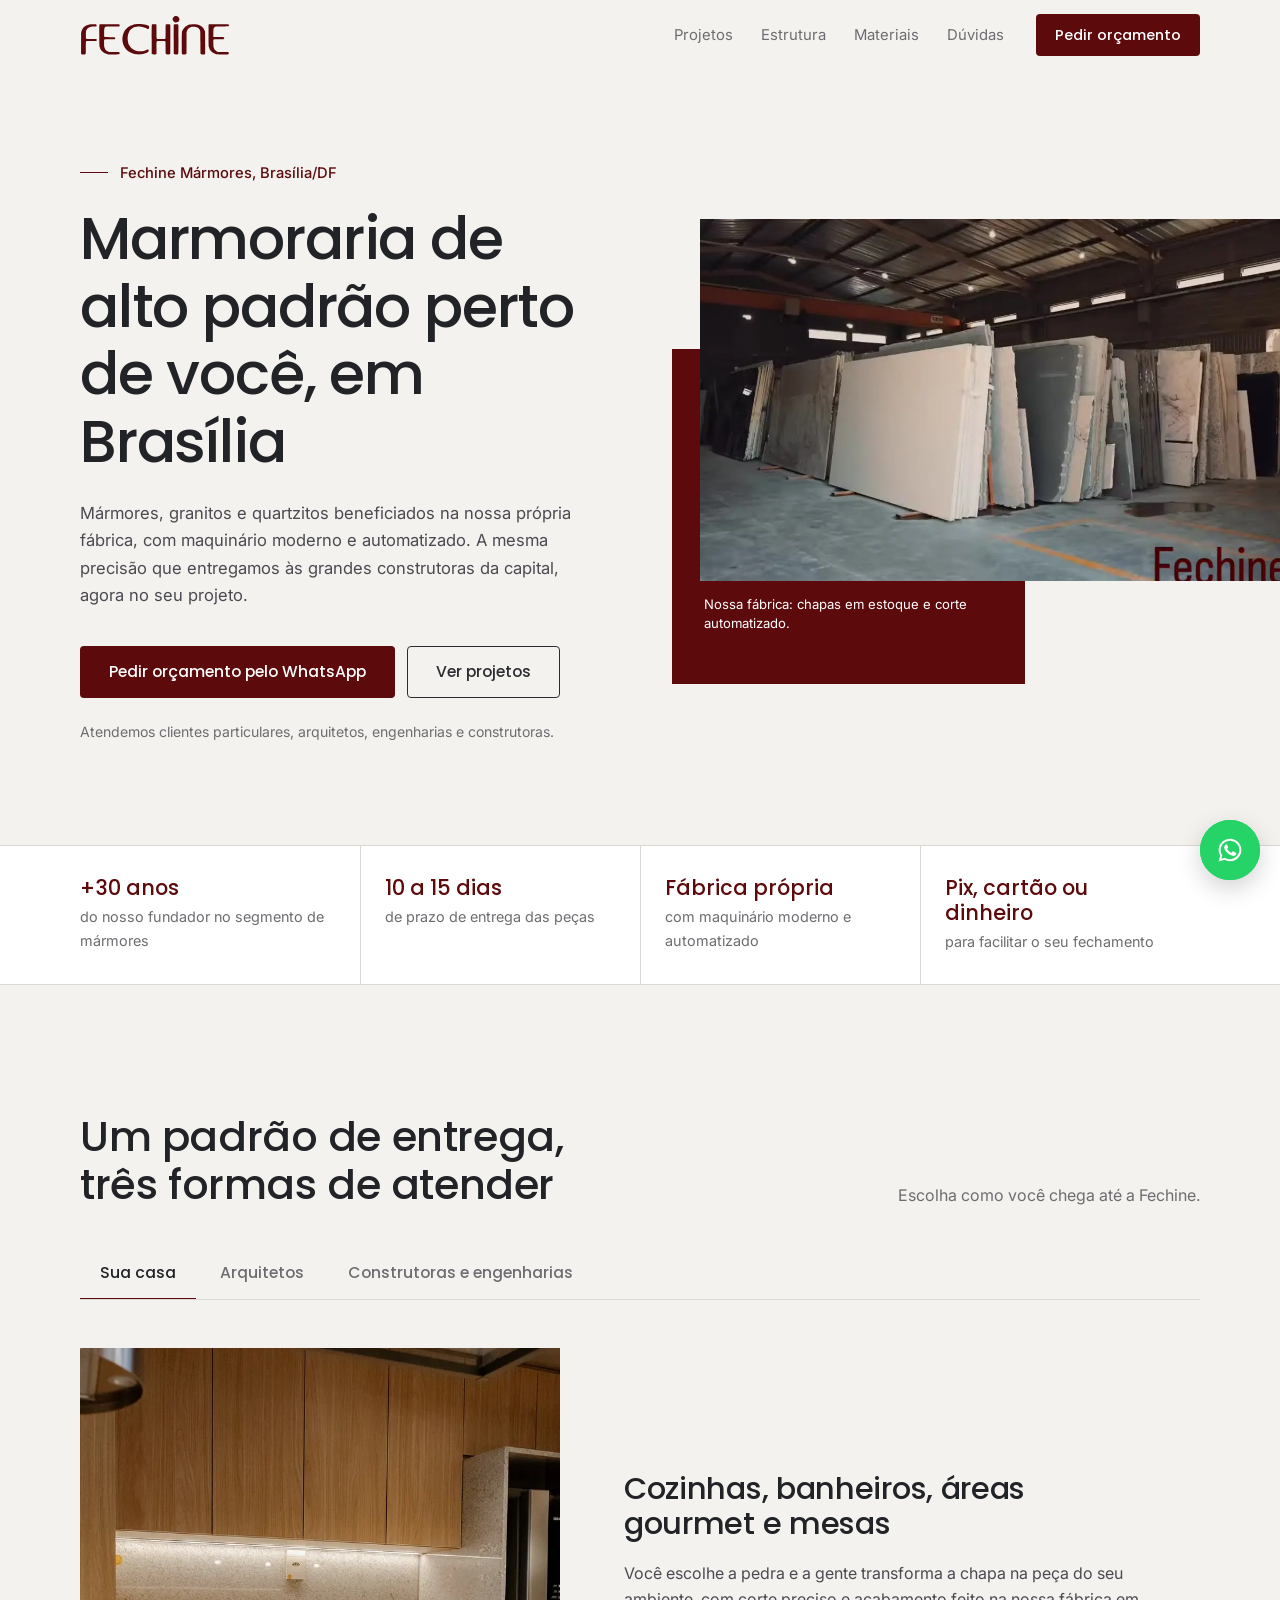
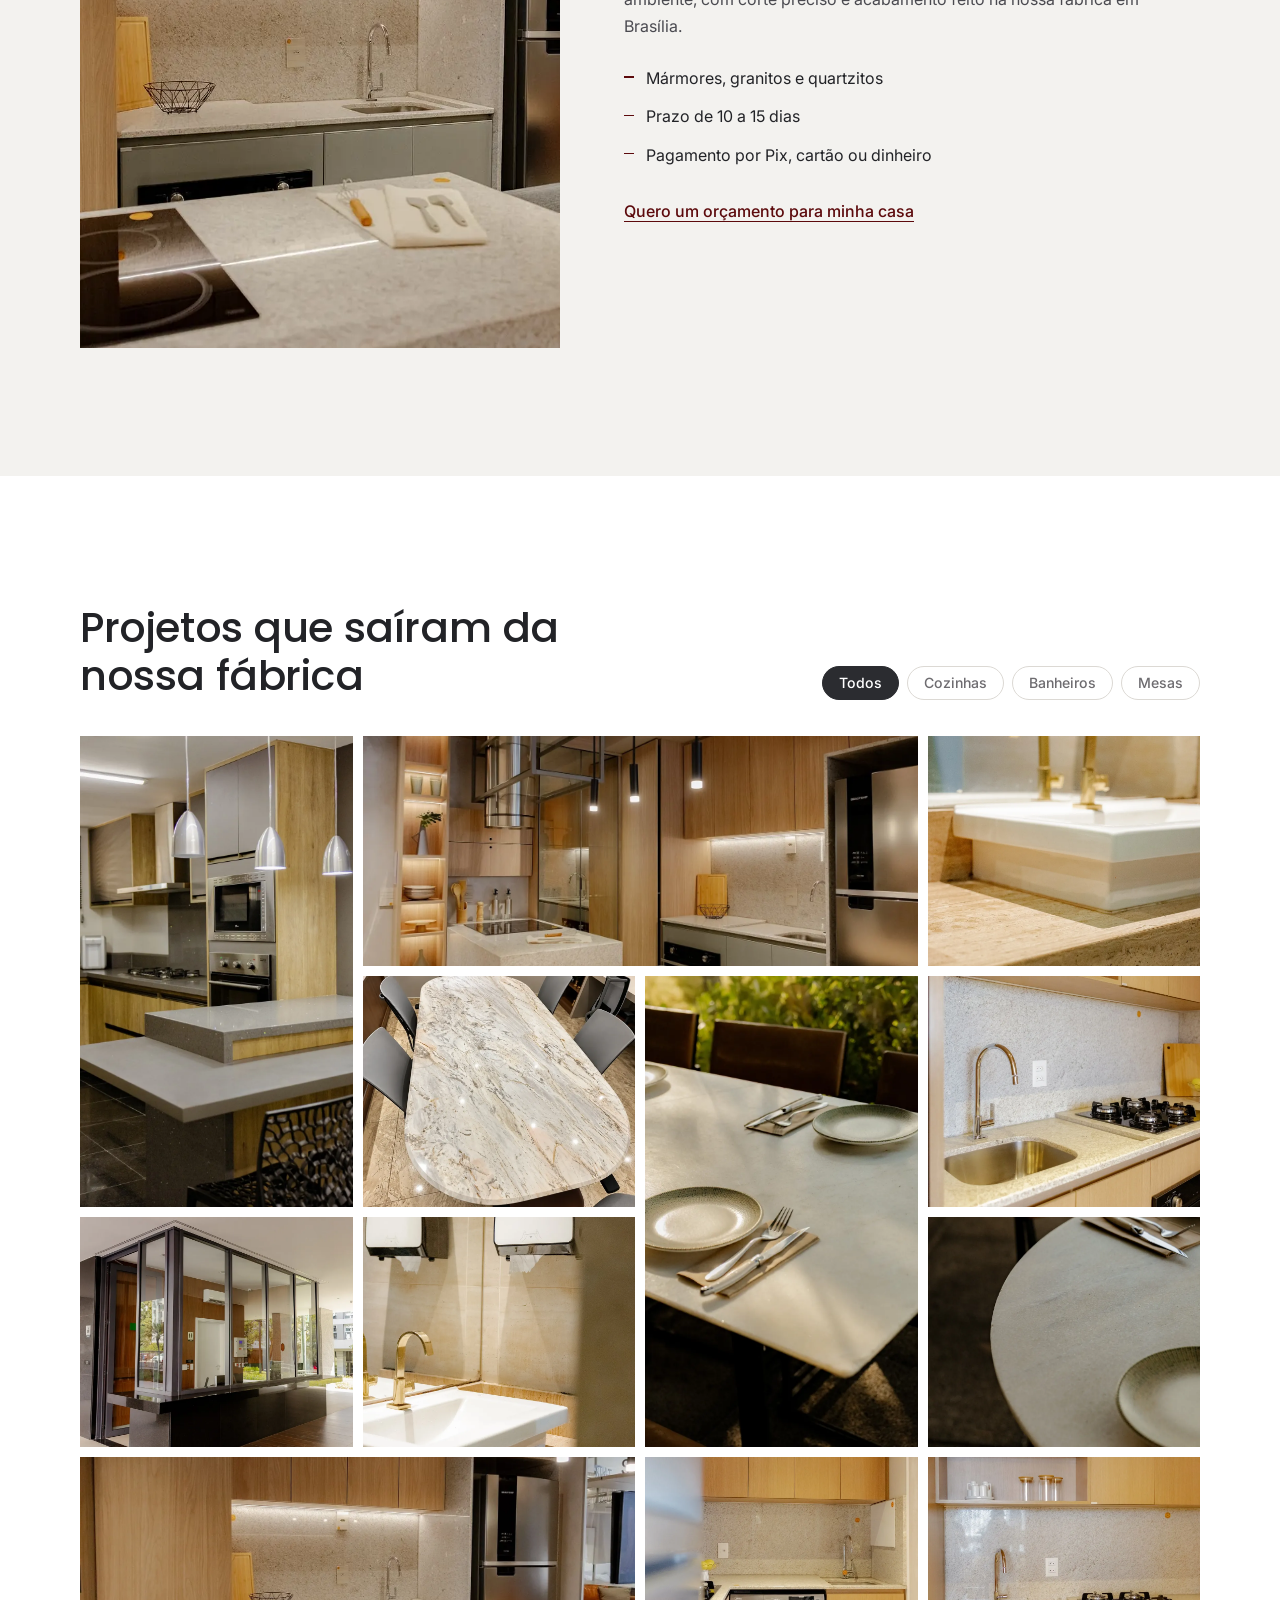
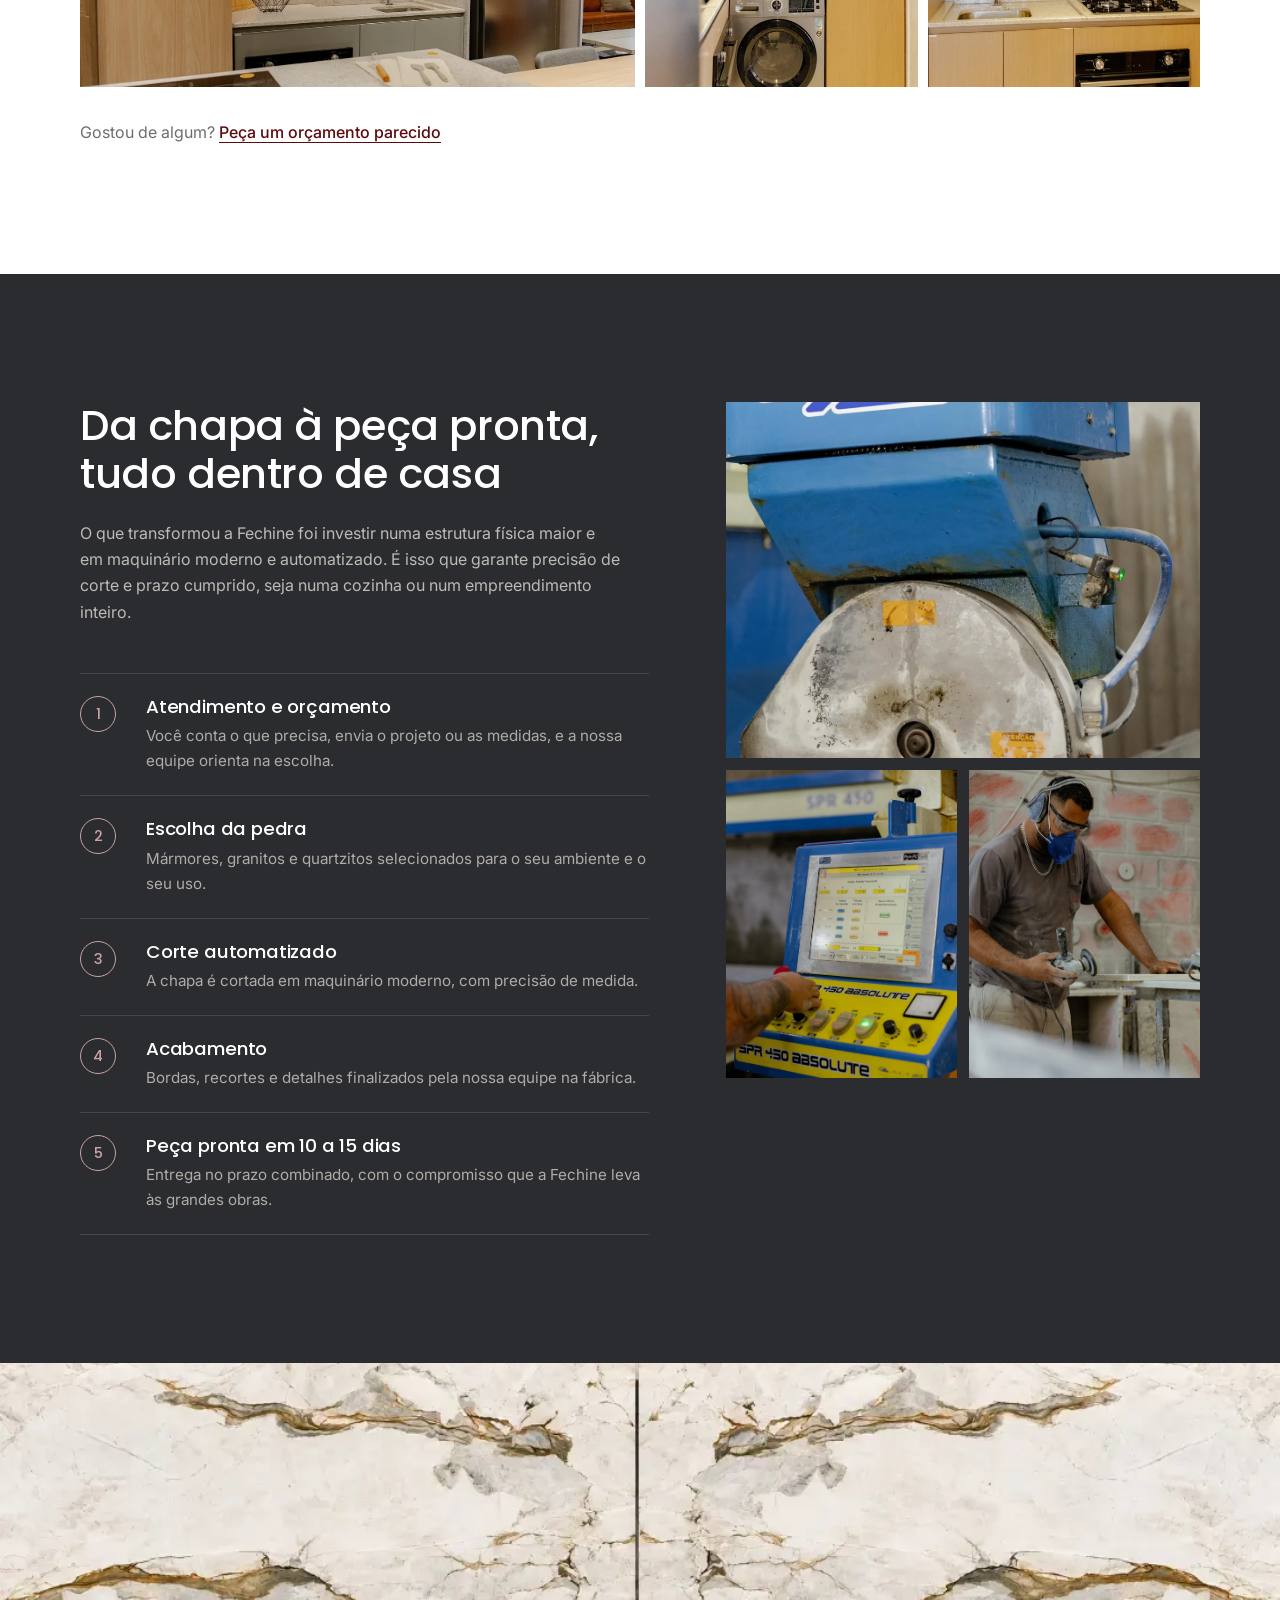
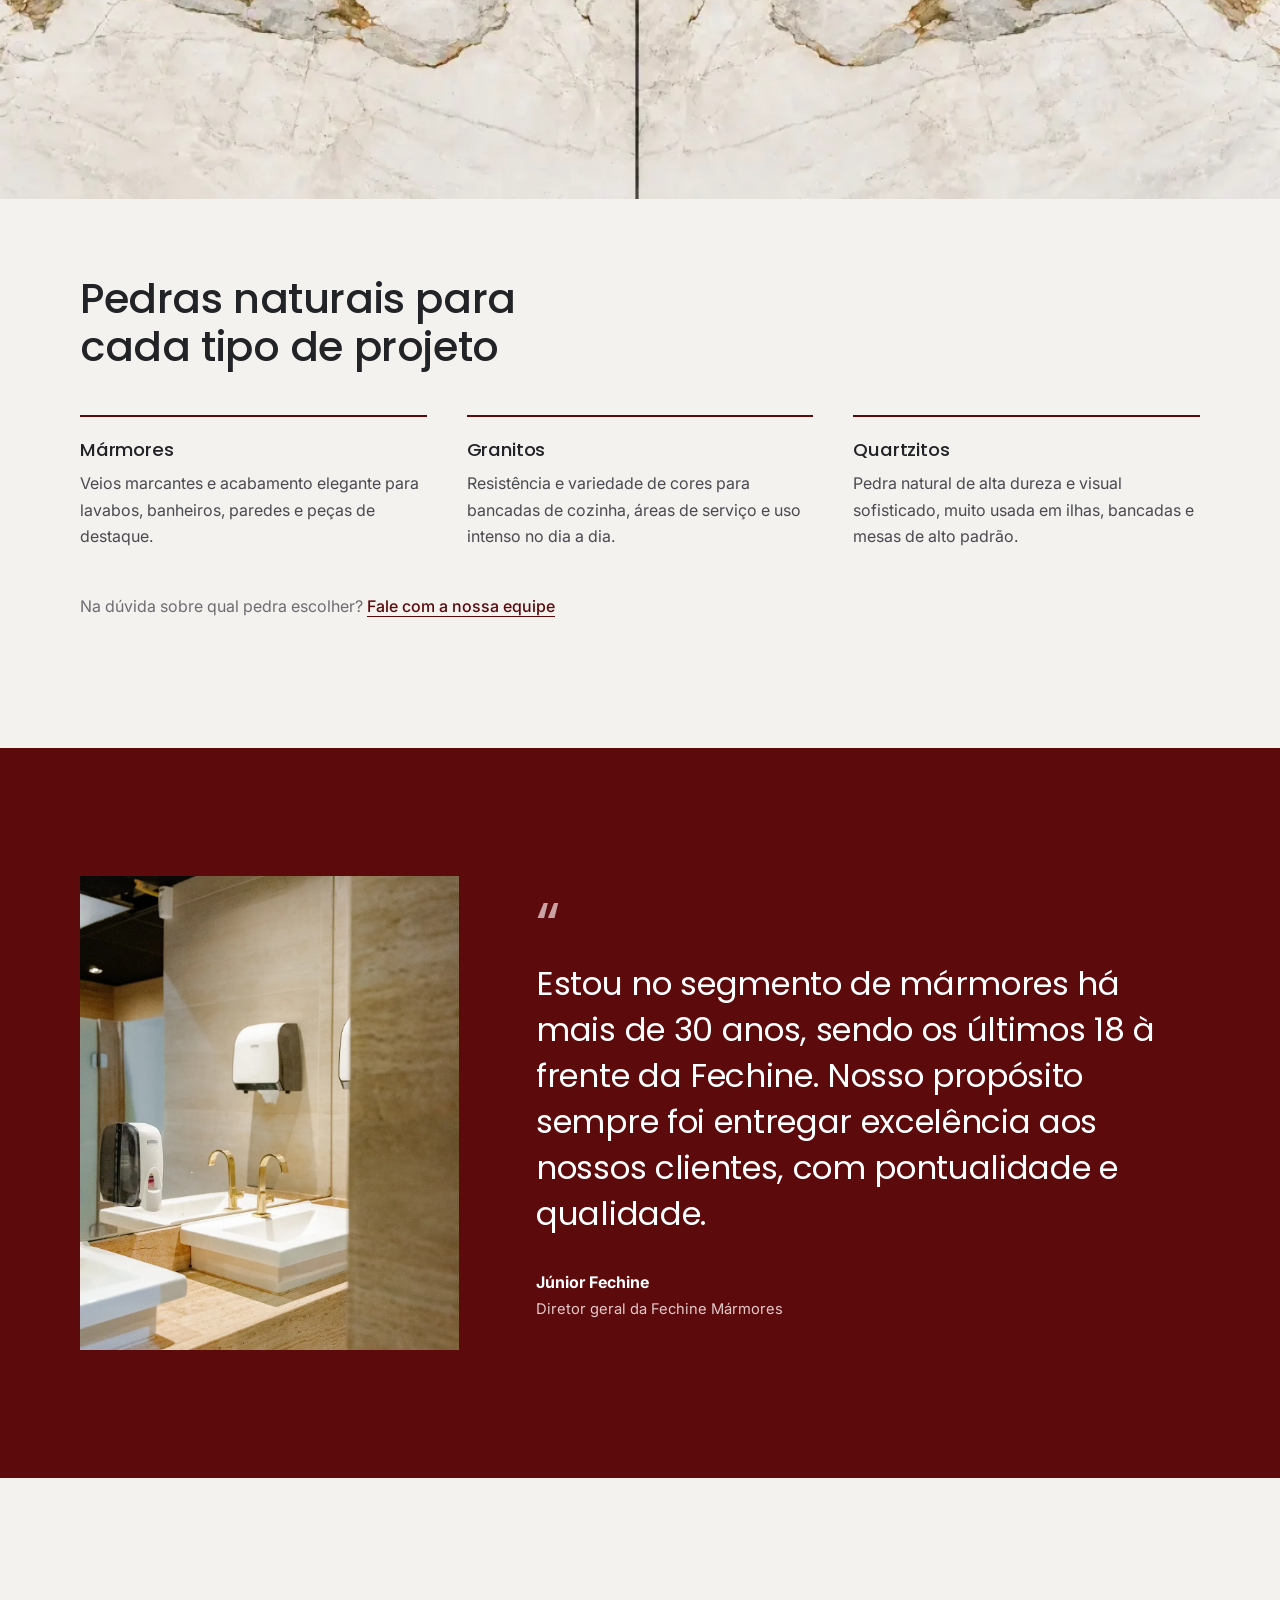
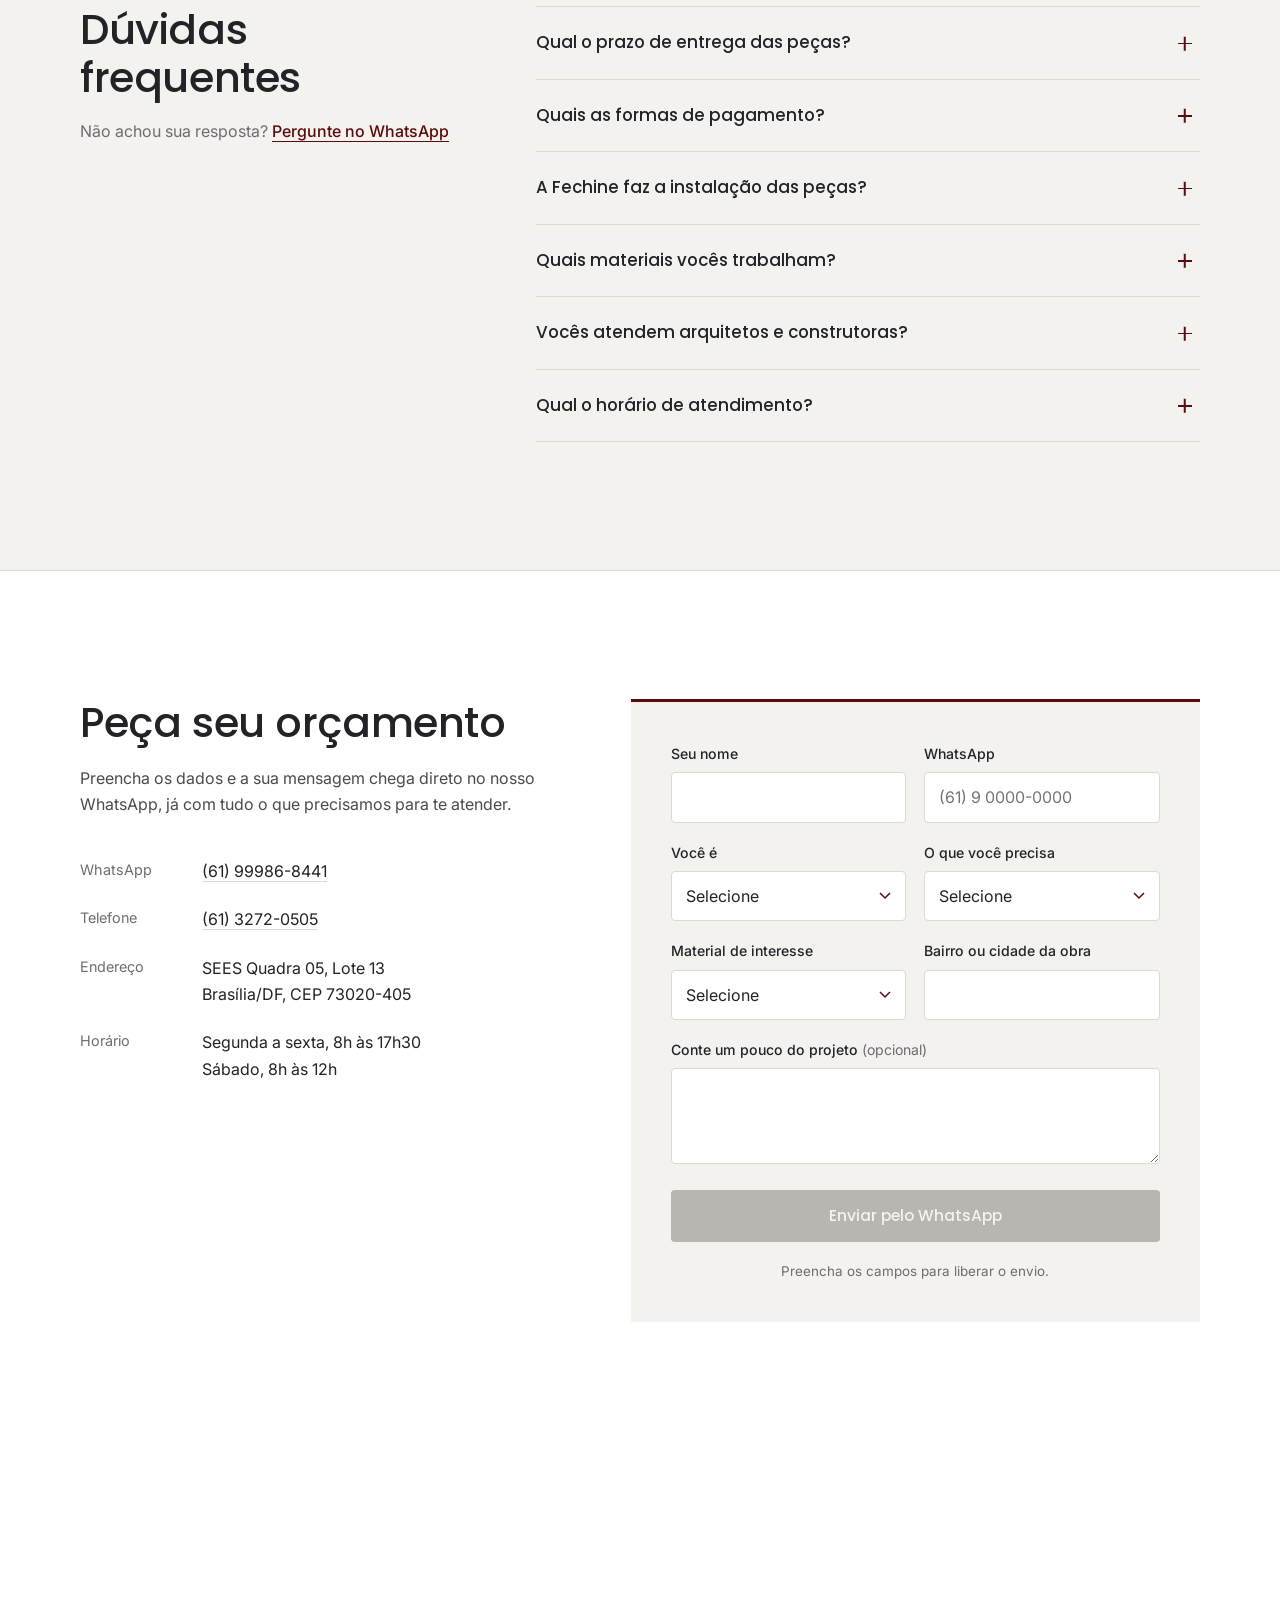
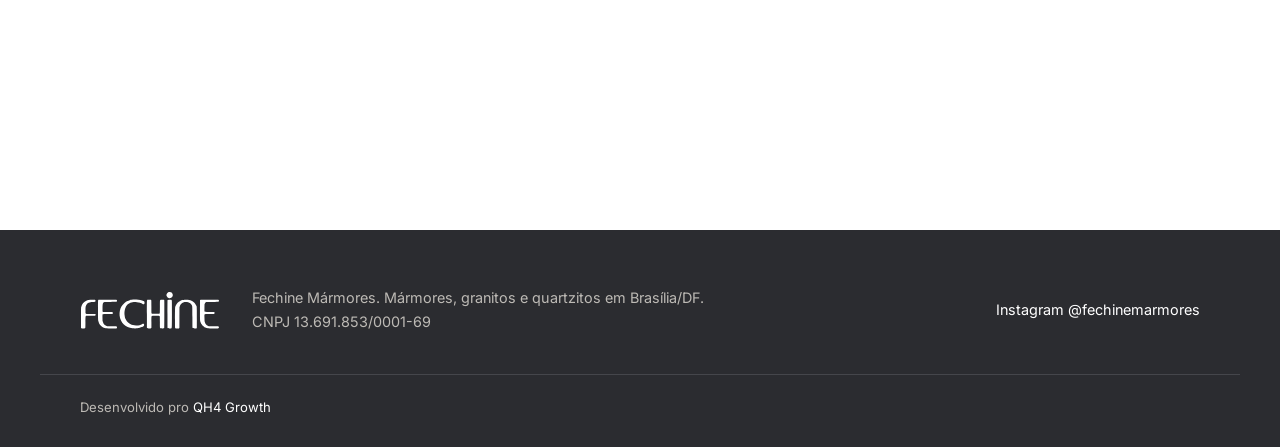
==== index.html @ 04a5f293 "Add files via upload" ====
<!doctype html>
<html lang="pt-BR">
<head>
<meta charset="utf-8">
<meta name="viewport" content="width=device-width, initial-scale=1">
<title>Marmoraria de Alto Padrão em Brasília | Fechine Mármores</title>
<meta name="description" content="Marmoraria de alto padrão perto de você em Brasília/DF. Mármores, granitos e quartzitos beneficiados em fábrica própria com maquinário automatizado. Prazo de 10 a 15 dias. Peça seu orçamento.">
<meta name="robots" content="index, follow">
<meta name="theme-color" content="#5C0A0C">
<link rel="canonical" href="https://lp-fechine-marmores.vercel.app/">

<meta property="og:type" content="website">
<meta property="og:locale" content="pt_BR">
<meta property="og:site_name" content="Fechine Mármores">
<meta property="og:title" content="Fechine Mármores | Marmoraria de alto padrão em Brasília">
<meta property="og:description" content="Mármores, granitos e quartzitos beneficiados em fábrica própria, com maquinário automatizado e prazo de 10 a 15 dias.">
<meta property="og:url" content="https://lp-fechine-marmores.vercel.app/">
<meta property="og:image" content="https://lp-fechine-marmores.vercel.app/assets/img/og-fechine.jpg">
<meta property="og:image:width" content="1200">
<meta property="og:image:height" content="630">
<meta property="og:image:alt" content="Cozinha com bancada em pedra natural feita pela Fechine Mármores">
<meta name="twitter:card" content="summary_large_image">
<meta name="twitter:title" content="Fechine Mármores | Marmoraria de alto padrão em Brasília">
<meta name="twitter:description" content="Mármores, granitos e quartzitos beneficiados em fábrica própria, com prazo de 10 a 15 dias.">
<meta name="twitter:image" content="https://lp-fechine-marmores.vercel.app/assets/img/og-fechine.jpg">

<link rel="icon" href="assets/img/favicon.svg" type="image/svg+xml">
<link rel="manifest" href="site.webmanifest">
<link rel="preload" as="image" href="assets/img/poster-estrutura.webp" fetchpriority="high">
<link rel="preconnect" href="https://fonts.googleapis.com">
<link rel="preconnect" href="https://fonts.gstatic.com" crossorigin>
<link href="https://fonts.googleapis.com/css2?family=Inter:wght@400;500;600&family=Poppins:wght@400;500;600&display=swap" rel="stylesheet">
<link rel="stylesheet" href="assets/css/style.css">

<!-- Google Tag Manager: troque GTM-XXXXXXX pelo ID real (o loader ignora enquanto tiver X) -->
<script>
  window.dataLayer = window.dataLayer || [];
  (function(w,d,s,l,i){if(/X{3,}/.test(i))return;w[l].push({'gtm.start':new Date().getTime(),event:'gtm.js'});var f=d.getElementsByTagName(s)[0],j=d.createElement(s),dl=l!='dataLayer'?'&l='+l:'';j.async=true;j.src='https://www.googletagmanager.com/gtm.js?id='+i+dl;f.parentNode.insertBefore(j,f);})(window,document,'script','dataLayer','GTM-XXXXXXX');
</script>

<script type="application/ld+json">
{
  "@context": "https://schema.org",
  "@type": "HomeAndConstructionBusiness",
  "@id": "https://lp-fechine-marmores.vercel.app/#empresa",
  "name": "Fechine Mármores",
  "description": "Marmoraria de alto padrão em Brasília/DF. Fornecimento e beneficiamento de mármores, granitos e quartzitos para clientes particulares, escritórios de arquitetura, engenharias e construtoras.",
  "url": "https://lp-fechine-marmores.vercel.app/",
  "image": "https://lp-fechine-marmores.vercel.app/assets/img/og-fechine.jpg",
  "logo": "https://lp-fechine-marmores.vercel.app/assets/img/logo-fechine.svg",
  "telephone": "+55-61-99986-8441",
  "email": "fechinemarmores@gmail.com",
  "taxID": "13.691.853/0001-69",
  "priceRange": "$$$",
  "paymentAccepted": "Pix, Cartão, Dinheiro",
  "address": {
    "@type": "PostalAddress",
    "streetAddress": "SEES Quadra 05, Lote 13",
    "addressLocality": "Brasília",
    "addressRegion": "DF",
    "postalCode": "73020-405",
    "addressCountry": "BR"
  },
  "areaServed": { "@type": "City", "name": "Brasília" },
  "openingHoursSpecification": [
    { "@type": "OpeningHoursSpecification", "dayOfWeek": ["Monday","Tuesday","Wednesday","Thursday","Friday"], "opens": "08:00", "closes": "17:30" },
    { "@type": "OpeningHoursSpecification", "dayOfWeek": "Saturday", "opens": "08:00", "closes": "12:00" }
  ],
  "sameAs": ["https://www.instagram.com/fechinemarmores/"]
}
</script>
<script type="application/ld+json">
{
  "@context": "https://schema.org",
  "@type": "FAQPage",
  "mainEntity": [
    { "@type": "Question", "name": "Qual o prazo de entrega das peças?", "acceptedAnswer": { "@type": "Answer", "text": "O prazo de entrega é de 10 a 15 dias." } },
    { "@type": "Question", "name": "Quais as formas de pagamento?", "acceptedAnswer": { "@type": "Answer", "text": "Aceitamos Pix, cartão e dinheiro." } },
    { "@type": "Question", "name": "A Fechine faz a instalação das peças?", "acceptedAnswer": { "@type": "Answer", "text": "Não. A Fechine faz o fornecimento e o beneficiamento das pedras, ou seja, a peça sai da nossa fábrica cortada e acabada. A instalação fica a cargo do profissional da sua obra." } },
    { "@type": "Question", "name": "Quais materiais a Fechine trabalha?", "acceptedAnswer": { "@type": "Answer", "text": "Mármores, granitos e quartzitos em geral." } },
    { "@type": "Question", "name": "A Fechine atende arquitetos e construtoras?", "acceptedAnswer": { "@type": "Answer", "text": "Sim. Atendemos construtoras, escritórios de arquitetura, engenharias e clientes particulares." } },
    { "@type": "Question", "name": "Qual o horário de atendimento?", "acceptedAnswer": { "@type": "Answer", "text": "De segunda a sexta, das 8h às 17h30, e aos sábados, das 8h às 12h." } }
  ]
}
</script>
</head>
<body>
<noscript><iframe src="https://www.googletagmanager.com/ns.html?id=GTM-XXXXXXX" height="0" width="0" style="display:none;visibility:hidden"></iframe></noscript>

<a class="skip" href="#conteudo">Pular para o conteúdo</a>

<header class="topo" id="topo">
  <div class="topo__in">
    <a href="#inicio" class="topo__logo" aria-label="Fechine Mármores, início">
      <img src="assets/img/logo-fechine.svg" alt="Fechine Mármores" width="150" height="40">
    </a>
    <nav class="topo__nav" aria-label="Seções">
      <a href="#projetos">Projetos</a>
      <a href="#estrutura">Estrutura</a>
      <a href="#materiais">Materiais</a>
      <a href="#duvidas">Dúvidas</a>
    </nav>
    <a href="#orcamento" class="btn btn--bordo btn--sm" data-track="cta_header">Pedir orçamento</a>
  </div>
</header>

<main id="conteudo">

  <!-- HERO -->
  <section class="hero" id="inicio">
    <div class="hero__texto">
      <p class="hero__local">Fechine Mármores, Brasília/DF</p>
      <h1>Marmoraria de alto padrão perto de você, em Brasília</h1>
      <p class="hero__sub">Mármores, granitos e quartzitos beneficiados na nossa própria fábrica, com maquinário moderno e automatizado. A mesma precisão que entregamos às grandes construtoras da capital, agora no seu projeto.</p>
      <div class="hero__acoes">
        <a href="https://wa.me/5561999868441?text=Ol%C3%A1%2C%20vim%20pelo%20site%20e%20quero%20um%20or%C3%A7amento." class="btn btn--bordo" target="_blank" rel="noopener" data-track="whatsapp_hero">Pedir orçamento pelo WhatsApp</a>
        <a href="#projetos" class="btn btn--linha">Ver projetos</a>
      </div>
      <p class="hero__publico">Atendemos clientes particulares, arquitetos, engenharias e construtoras.</p>
    </div>

    <div class="hero__midia">
      <div class="hero__moldura" data-parallax>
        <video class="hero__video" autoplay muted loop playsinline preload="metadata" poster="assets/img/poster-estrutura.webp" width="1280" height="720" aria-label="Fachada da fábrica, estoque de chapas e máquina de corte da Fechine">
          <source src="assets/video/fechine-estrutura.mp4" type="video/mp4">
        </video>
      </div>
      <p class="hero__legenda">Nossa fábrica: chapas em estoque e corte automatizado.</p>
    </div>
  </section>

  <!-- FATOS -->
  <section class="fatos" aria-label="Por que a Fechine">
    <ul class="fatos__lista">
      <li class="reveal"><strong>+30 anos</strong><span>do nosso fundador no segmento de mármores</span></li>
      <li class="reveal"><strong>10 a 15 dias</strong><span>de prazo de entrega das peças</span></li>
      <li class="reveal"><strong>Fábrica própria</strong><span>com maquinário moderno e automatizado</span></li>
      <li class="reveal"><strong>Pix, cartão ou dinheiro</strong><span>para facilitar o seu fechamento</span></li>
    </ul>
  </section>

  <!-- PARA QUEM -->
  <section class="publico" aria-labelledby="publico-titulo">
    <div class="cont">
      <div class="publico__cab reveal">
        <h2 id="publico-titulo">Um padrão de entrega, três formas de atender</h2>
        <p>Escolha como você chega até a Fechine.</p>
      </div>

      <div class="publico__abas" role="tablist" aria-label="Perfil de cliente">
        <button role="tab" id="aba-particular" aria-controls="painel-particular" aria-selected="true">Sua casa</button>
        <button role="tab" id="aba-arquiteto" aria-controls="painel-arquiteto" aria-selected="false" tabindex="-1">Arquitetos</button>
        <button role="tab" id="aba-construtora" aria-controls="painel-construtora" aria-selected="false" tabindex="-1">Construtoras e engenharias</button>
      </div>

      <div class="publico__paineis">
        <article class="painel" role="tabpanel" id="painel-particular" aria-labelledby="aba-particular">
          <figure class="painel__img"><img src="assets/img/cozinha-ilha.webp" alt="Cozinha com ilha e bancada em pedra natural" width="1400" height="933" loading="lazy"></figure>
          <div class="painel__txt">
            <h3>Cozinhas, banheiros, áreas gourmet e mesas</h3>
            <p>Você escolhe a pedra e a gente transforma a chapa na peça do seu ambiente, com corte preciso e acabamento feito na nossa fábrica em Brasília.</p>
            <ul>
              <li>Mármores, granitos e quartzitos</li>
              <li>Prazo de 10 a 15 dias</li>
              <li>Pagamento por Pix, cartão ou dinheiro</li>
            </ul>
            <a href="#orcamento" class="link" data-track="cta_publico_particular">Quero um orçamento para minha casa</a>
          </div>
        </article>

        <article class="painel" role="tabpanel" id="painel-arquiteto" aria-labelledby="aba-arquiteto" hidden>
          <figure class="painel__img"><img src="assets/img/mesa-externa-3.webp" alt="Mesas em pedra natural em ambiente de alto padrão" width="1050" height="1400" loading="lazy"></figure>
          <div class="painel__txt">
            <h3>O seu projeto executado com rigor técnico</h3>
            <p>Anos fornecendo para obras grandes nos ensinaram a cumprir medida e prazo. Seu cliente recebe a peça como você desenhou, e você conta com um atendimento direto e técnico do início ao fim.</p>
            <ul>
              <li>Beneficiamento em maquinário automatizado</li>
              <li>Pontualidade no prazo combinado</li>
              <li>Atendimento direto com a nossa equipe</li>
            </ul>
            <a href="#orcamento" class="link" data-track="cta_publico_arquiteto">Enviar um projeto para orçamento</a>
          </div>
        </article>

        <article class="painel" role="tabpanel" id="painel-construtora" aria-labelledby="aba-construtora" hidden>
          <figure class="painel__img"><img src="assets/img/empreendimento.webp" alt="Empreendimento residencial em Brasília" width="1280" height="720" loading="lazy"></figure>
          <div class="painel__txt">
            <h3>Estrutura de fornecedor de obra grande</h3>
            <p>Há anos a Fechine fornece e beneficia pedras para grandes construtoras de Brasília. Estrutura física ampliada e maquinário moderno para atender volume com qualidade.</p>
            <ul>
              <li>Fornecimento e beneficiamento em escala</li>
              <li>Experiência com construtoras renomadas</li>
              <li>Compromisso com cronograma</li>
            </ul>
            <a href="#orcamento" class="link" data-track="cta_publico_construtora">Falar sobre a minha obra</a>
          </div>
        </article>
      </div>
    </div>
  </section>

  <!-- PROJETOS -->
  <section class="projetos" id="projetos" aria-labelledby="projetos-titulo">
    <div class="cont">
      <div class="projetos__cab reveal">
        <h2 id="projetos-titulo">Projetos que saíram da nossa fábrica</h2>
        <div class="filtros" role="group" aria-label="Filtrar projetos">
          <button class="filtro is-ativo" data-filtro="todos" aria-pressed="true">Todos</button>
          <button class="filtro" data-filtro="cozinha" aria-pressed="false">Cozinhas</button>
          <button class="filtro" data-filtro="banheiro" aria-pressed="false">Banheiros</button>
          <button class="filtro" data-filtro="mesa" aria-pressed="false">Mesas</button>
        </div>
      </div>

      <div class="galeria">
        <button class="foto foto--alta" data-cat="cozinha" data-src="assets/img/cozinha-bancadas.webp"><img src="assets/img/cozinha-bancadas.webp" alt="Cozinha com bancadas em pedra cinza e pendentes" width="1050" height="1400" loading="lazy"></button>
        <button class="foto foto--larga" data-cat="cozinha" data-src="assets/img/cozinha-planejada.webp"><img src="assets/img/cozinha-planejada.webp" alt="Cozinha planejada com ilha em pedra natural" width="1400" height="933" loading="lazy"></button>
        <button class="foto" data-cat="banheiro" data-src="assets/img/lavatorio-travertino-1.webp"><img src="assets/img/lavatorio-travertino-1.webp" alt="Bancada de lavatório em travertino" width="1050" height="1400" loading="lazy"></button>
        <button class="foto" data-cat="mesa" data-src="assets/img/mesa-quartzito.webp"><img src="assets/img/mesa-quartzito.webp" alt="Mesa de jantar oval em pedra natural com veios" width="1080" height="1080" loading="lazy"></button>
        <button class="foto foto--alta" data-cat="mesa" data-src="assets/img/mesa-externa-1.webp"><img src="assets/img/mesa-externa-1.webp" alt="Mesa em pedra clara em área externa" width="1050" height="1400" loading="lazy"></button>
        <button class="foto" data-cat="cozinha" data-src="assets/img/cozinha-granito-1.webp"><img src="assets/img/cozinha-granito-1.webp" alt="Bancada e frontão de cozinha em granito claro" width="1080" height="1079" loading="lazy"></button>
        <button class="foto" data-cat="cozinha" data-src="assets/img/bancada-ilha-escura.webp"><img src="assets/img/bancada-ilha-escura.webp" alt="Ilha revestida em pedra escura" width="1050" height="1400" loading="lazy"></button>
        <button class="foto foto--larga" data-cat="cozinha" data-src="assets/img/cozinha-ilha.webp"><img src="assets/img/cozinha-ilha.webp" alt="Cozinha com ilha em pedra e cooktop" width="1400" height="933" loading="lazy"></button>
        <button class="foto" data-cat="banheiro" data-src="assets/img/lavatorio-travertino-3.webp"><img src="assets/img/lavatorio-travertino-3.webp" alt="Lavatório com bancada em pedra e cuba branca" width="1050" height="1400" loading="lazy"></button>
        <button class="foto" data-cat="mesa" data-src="assets/img/mesa-externa-2.webp"><img src="assets/img/mesa-externa-2.webp" alt="Detalhe de mesa redonda em pedra" width="1050" height="1400" loading="lazy"></button>
        <button class="foto" data-cat="cozinha" data-src="assets/img/cozinha-granito-3.webp"><img src="assets/img/cozinha-granito-3.webp" alt="Cozinha com bancada em L em granito" width="1080" height="1079" loading="lazy"></button>
        <button class="foto" data-cat="cozinha" data-src="assets/img/cozinha-granito-2.webp"><img src="assets/img/cozinha-granito-2.webp" alt="Bancada de cozinha em granito com cuba inox" width="1080" height="1079" loading="lazy"></button>
      </div>
      <p class="projetos__rodape reveal">Gostou de algum? <a href="#orcamento" class="link" data-track="cta_projetos">Peça um orçamento parecido</a></p>
    </div>
  </section>

  <!-- ESTRUTURA / PROCESSO -->
  <section class="estrutura" id="estrutura" aria-labelledby="estrutura-titulo">
    <div class="cont estrutura__grid">
      <div class="estrutura__txt">
        <h2 id="estrutura-titulo" class="reveal">Da chapa à peça pronta, tudo dentro de casa</h2>
        <p class="reveal">O que transformou a Fechine foi investir numa estrutura física maior e em maquinário moderno e automatizado. É isso que garante precisão de corte e prazo cumprido, seja numa cozinha ou num empreendimento inteiro.</p>

        <ol class="passos">
          <li class="reveal"><span class="passos__n">1</span><div><h3>Atendimento e orçamento</h3><p>Você conta o que precisa, envia o projeto ou as medidas, e a nossa equipe orienta na escolha.</p></div></li>
          <li class="reveal"><span class="passos__n">2</span><div><h3>Escolha da pedra</h3><p>Mármores, granitos e quartzitos selecionados para o seu ambiente e o seu uso.</p></div></li>
          <li class="reveal"><span class="passos__n">3</span><div><h3>Corte automatizado</h3><p>A chapa é cortada em maquinário moderno, com precisão de medida.</p></div></li>
          <li class="reveal"><span class="passos__n">4</span><div><h3>Acabamento</h3><p>Bordas, recortes e detalhes finalizados pela nossa equipe na fábrica.</p></div></li>
          <li class="reveal"><span class="passos__n">5</span><div><h3>Peça pronta em 10 a 15 dias</h3><p>Entrega no prazo combinado, com o compromisso que a Fechine leva às grandes obras.</p></div></li>
        </ol>
      </div>
      <div class="estrutura__fotos">
        <figure class="reveal"><img src="assets/img/maquina-disco-1.webp" alt="Disco de corte da máquina automatizada sobre a chapa" width="1050" height="1400" loading="lazy"></figure>
        <figure class="reveal"><img src="assets/img/maquina-painel.webp" alt="Painel de comando da máquina de corte" width="1050" height="1400" loading="lazy"></figure>
        <figure class="reveal"><img src="assets/img/acabamento-artesao.webp" alt="Profissional da Fechine fazendo o acabamento de uma peça" width="1050" height="1400" loading="lazy"></figure>
      </div>
    </div>
  </section>

  <!-- MATERIAIS -->
  <section class="materiais" id="materiais" aria-labelledby="materiais-titulo">
    <figure class="materiais__chapa reveal">
      <img src="assets/img/chapas-bookmatch.webp" alt="Duas chapas de pedra clara com veios dourados espelhados" width="1080" height="566" loading="lazy">
    </figure>
    <div class="cont materiais__grid">
      <h2 id="materiais-titulo" class="reveal">Pedras naturais para cada tipo de projeto</h2>
      <div class="materiais__item reveal">
        <h3>Mármores</h3>
        <p>Veios marcantes e acabamento elegante para lavabos, banheiros, paredes e peças de destaque.</p>
      </div>
      <div class="materiais__item reveal">
        <h3>Granitos</h3>
        <p>Resistência e variedade de cores para bancadas de cozinha, áreas de serviço e uso intenso no dia a dia.</p>
      </div>
      <div class="materiais__item reveal">
        <h3>Quartzitos</h3>
        <p>Pedra natural de alta dureza e visual sofisticado, muito usada em ilhas, bancadas e mesas de alto padrão.</p>
      </div>
      <p class="materiais__nota reveal">Na dúvida sobre qual pedra escolher? <a href="#orcamento" class="link" data-track="cta_materiais">Fale com a nossa equipe</a></p>
    </div>
  </section>

  <!-- FUNDADOR -->
  <section class="fundador" aria-label="Palavra do fundador">
    <div class="cont fundador__grid">
      <figure class="fundador__img reveal"><img src="assets/img/lavatorio-travertino-2.webp" alt="Detalhe de bancada em pedra com metais dourados" width="1050" height="1400" loading="lazy"></figure>
      <blockquote class="fundador__citacao reveal">
        <p>Estou no segmento de mármores há mais de 30 anos, sendo os últimos 18 à frente da Fechine. Nosso propósito sempre foi entregar excelência aos nossos clientes, com pontualidade e qualidade.</p>
        <footer><strong>Júnior Fechine</strong><span>Diretor geral da Fechine Mármores</span></footer>
      </blockquote>
    </div>
  </section>

  <!-- FAQ -->
  <section class="faq" id="duvidas" aria-labelledby="faq-titulo">
    <div class="cont faq__grid">
      <div class="faq__cab reveal">
        <h2 id="faq-titulo">Dúvidas frequentes</h2>
        <p>Não achou sua resposta? <a class="link" href="https://wa.me/5561999868441?text=Ol%C3%A1%2C%20tenho%20uma%20d%C3%BAvida." target="_blank" rel="noopener" data-track="whatsapp_faq">Pergunte no WhatsApp</a></p>
      </div>
      <div class="faq__lista">
        <details class="reveal"><summary>Qual o prazo de entrega das peças?</summary><p>O prazo de entrega é de 10 a 15 dias.</p></details>
        <details class="reveal"><summary>Quais as formas de pagamento?</summary><p>Aceitamos Pix, cartão e dinheiro.</p></details>
        <details class="reveal"><summary>A Fechine faz a instalação das peças?</summary><p>Não. A Fechine faz o fornecimento e o beneficiamento das pedras, ou seja, a peça sai da nossa fábrica cortada e acabada. A instalação fica a cargo do profissional da sua obra.</p></details>
        <details class="reveal"><summary>Quais materiais vocês trabalham?</summary><p>Mármores, granitos e quartzitos em geral.</p></details>
        <details class="reveal"><summary>Vocês atendem arquitetos e construtoras?</summary><p>Sim. Atendemos construtoras, escritórios de arquitetura, engenharias e clientes particulares.</p></details>
        <details class="reveal"><summary>Qual o horário de atendimento?</summary><p>De segunda a sexta, das 8h às 17h30, e aos sábados, das 8h às 12h.</p></details>
      </div>
    </div>
  </section>

  <!-- ORÇAMENTO -->
  <section class="orcamento" id="orcamento" aria-labelledby="orc-titulo">
    <div class="cont orcamento__grid">
      <div class="orcamento__info">
        <h2 id="orc-titulo" class="reveal">Peça seu orçamento</h2>
        <p class="reveal">Preencha os dados e a sua mensagem chega direto no nosso WhatsApp, já com tudo o que precisamos para te atender.</p>
        <dl class="contato reveal">
          <div><dt>WhatsApp</dt><dd><a href="https://wa.me/5561999868441" target="_blank" rel="noopener" data-track="whatsapp_contato">(61) 99986-8441</a></dd></div>
          <div><dt>Telefone</dt><dd><a href="tel:+556132720505" data-track="telefone_contato">(61) 3272-0505</a></dd></div>
          <div><dt>Endereço</dt><dd>SEES Quadra 05, Lote 13<br>Brasília/DF, CEP 73020-405</dd></div>
          <div><dt>Horário</dt><dd>Segunda a sexta, 8h às 17h30<br>Sábado, 8h às 12h</dd></div>
        </dl>
      </div>

      <form class="form reveal" id="form-orcamento" novalidate>
        <div class="campo">
          <label for="f-nome">Seu nome</label>
          <input id="f-nome" name="nome" type="text" autocomplete="name" required minlength="2">
        </div>
        <div class="campo">
          <label for="f-whats">WhatsApp</label>
          <input id="f-whats" name="whatsapp" type="tel" inputmode="numeric" autocomplete="tel" placeholder="(61) 9 0000-0000" required pattern="\(\d{2}\) \d \d{4}-\d{4}">
        </div>
        <div class="campo">
          <label for="f-perfil">Você é</label>
          <select id="f-perfil" name="perfil" required>
            <option value="">Selecione</option>
            <option>Cliente particular</option>
            <option>Arquiteto(a) ou designer</option>
            <option>Construtora ou engenharia</option>
          </select>
        </div>
        <div class="campo">
          <label for="f-ambiente">O que você precisa</label>
          <select id="f-ambiente" name="ambiente" required>
            <option value="">Selecione</option>
            <option>Cozinha</option>
            <option>Banheiro ou lavabo</option>
            <option>Área gourmet</option>
            <option>Mesa</option>
            <option>Escada ou piso</option>
            <option>Obra completa</option>
            <option>Outro</option>
          </select>
        </div>
        <div class="campo">
          <label for="f-material">Material de interesse</label>
          <select id="f-material" name="material" required>
            <option value="">Selecione</option>
            <option>Mármore</option>
            <option>Granito</option>
            <option>Quartzito</option>
            <option>Ainda não sei</option>
          </select>
        </div>
        <div class="campo">
          <label for="f-bairro">Bairro ou cidade da obra</label>
          <input id="f-bairro" name="bairro" type="text" autocomplete="address-level2" required minlength="2">
        </div>
        <div class="campo campo--full">
          <label for="f-msg">Conte um pouco do projeto <span class="opc">(opcional)</span></label>
          <textarea id="f-msg" name="mensagem" rows="3"></textarea>
        </div>
        <button type="submit" class="btn btn--bordo btn--full" id="f-enviar" disabled>Enviar pelo WhatsApp</button>
        <p class="form__aviso" id="f-aviso" aria-live="polite">Preencha os campos para liberar o envio.</p>
      </form>
    </div>

    <div class="mapa">
      <iframe title="Localização da Fechine Mármores" loading="lazy" referrerpolicy="no-referrer-when-downgrade" src="https://www.google.com/maps?q=SEES+Quadra+05+Lote+13,+Bras%C3%ADlia+-+DF,+73020-405&output=embed" width="1600" height="380"></iframe>
    </div>
  </section>
</main>

<footer class="rodape">
  <div class="cont rodape__grid">
    <img src="assets/img/logo-fechine-branco.svg" alt="Fechine Mármores" width="140" height="37" loading="lazy">
    <p>Fechine Mármores. Mármores, granitos e quartzitos em Brasília/DF.<br>CNPJ 13.691.853/0001-69</p>
    <p><a href="https://www.instagram.com/fechinemarmores/" target="_blank" rel="noopener" data-track="instagram_rodape">Instagram @fechinemarmores</a></p>
  </div>
  <p class="rodape__qh4">Desenvolvido pro <a href="https://www.instagram.com/qh4growth/" target="_blank" rel="noopener">QH4 Growth</a></p>
</footer>

<a href="https://wa.me/5561999868441?text=Ol%C3%A1%2C%20vim%20pelo%20site%20e%20quero%20um%20or%C3%A7amento." class="whats-flutuante" target="_blank" rel="noopener" aria-label="Falar no WhatsApp" data-track="whatsapp_flutuante">
  <svg viewBox="0 0 32 32" width="28" height="28" aria-hidden="true"><path fill="currentColor" d="M16 3C8.8 3 3 8.7 3 15.8c0 2.3.6 4.5 1.8 6.5L3 29l6.9-1.8c1.9 1 4 1.6 6.1 1.6 7.2 0 13-5.7 13-12.9C29 8.7 23.2 3 16 3zm0 23.5c-1.9 0-3.8-.5-5.4-1.5l-.4-.2-4.1 1.1 1.1-4-.3-.4c-1.1-1.7-1.6-3.6-1.6-5.6C5.3 10 10.1 5.3 16 5.3S26.7 10 26.7 15.8 21.9 26.5 16 26.5zm5.9-7.9c-.3-.2-1.9-1-2.2-1.1-.3-.1-.5-.2-.7.2-.2.3-.8 1-1 1.2-.2.2-.4.2-.7.1-.3-.2-1.4-.5-2.6-1.6-1-.9-1.6-1.9-1.8-2.2-.2-.3 0-.5.1-.7l.5-.6c.2-.2.2-.4.3-.6.1-.2 0-.4 0-.6l-1-2.4c-.3-.6-.5-.5-.7-.5h-.6c-.2 0-.6.1-.9.4-.3.3-1.2 1.2-1.2 2.9s1.2 3.4 1.4 3.6c.2.2 2.4 3.7 5.9 5.1 2.9 1.1 3.5.9 4.1.9.6-.1 1.9-.8 2.2-1.5.3-.8.3-1.4.2-1.5-.1-.2-.3-.3-.6-.4z"/></svg>
</a>

<div class="lightbox" id="lightbox" hidden role="dialog" aria-modal="true" aria-label="Foto do projeto ampliada">
  <button class="lightbox__fechar" aria-label="Fechar">×</button>
  <button class="lightbox__nav lightbox__nav--ant" aria-label="Foto anterior">‹</button>
  <img alt="">
  <button class="lightbox__nav lightbox__nav--prox" aria-label="Próxima foto">›</button>
</div>

<script src="assets/js/main.js" defer></script>
</body>
</html>
---- assets/css/style.css ----
/* Fechine Mármores | LP alto padrão | QH4 Growth */
:root{
  --marmore:#F3F2EF;   /* fundo claro, branco pedra */
  --branco:#FFFFFF;
  --linha:#DCD9D4;     /* divisórias */
  --cinza:#6E6C70;     /* texto secundário */
  --grafite:#2B2C30;   /* escuro claro (não preto absoluto) */
  --grafite-2:#36373C;
  --texto:#222327;
  --bordo:#5C0A0C;     /* bordô da logo */
  --bordo-2:#7A1A1E;   /* hover */
  --bordo-claro:#C9A3A4;

  --f-tit:"Poppins",system-ui,sans-serif;
  --f-txt:"Inter",system-ui,sans-serif;

  --cont:1200px;
  --gutter:clamp(16px,4vw,40px);
  --sec:clamp(72px,10vw,128px);
  --raio:4px;
  --ease:cubic-bezier(.22,.61,.36,1);
}

*,*::before,*::after{box-sizing:border-box}
html{scroll-behavior:smooth;-webkit-text-size-adjust:100%}
body{margin:0;background:var(--marmore);color:var(--texto);font:400 1rem/1.65 var(--f-txt);-webkit-font-smoothing:antialiased;overflow-x:hidden}
img,video{display:block;max-width:100%;height:auto}
a{color:inherit}
h1,h2,h3{font-family:var(--f-tit);font-weight:500;line-height:1.15;margin:0;letter-spacing:-.01em}
h2{font-size:clamp(1.75rem,3.4vw,2.6rem);max-width:20ch}
h3{font-size:1.15rem;font-weight:500}
p{margin:0}
:focus-visible{outline:2px solid var(--bordo);outline-offset:3px}
.skip{position:absolute;left:-999px;top:8px;background:var(--bordo);color:#fff;padding:8px 14px;z-index:200}
.skip:focus{left:8px}
.cont{max-width:var(--cont);margin:0 auto;padding:0 var(--gutter)}

/* Botões e links */
.btn{display:inline-flex;align-items:center;justify-content:center;gap:.5em;min-height:52px;padding:0 28px;border-radius:var(--raio);font:500 .98rem/1 var(--f-tit);text-decoration:none;border:1.5px solid transparent;cursor:pointer;transition:background-color .25s var(--ease),color .25s var(--ease),border-color .25s var(--ease),transform .25s var(--ease)}
.btn--sm{min-height:42px;padding:0 18px;font-size:.9rem}
.btn--bordo{background:var(--bordo);color:#fff}
.btn--bordo:hover{background:var(--bordo-2);transform:translateY(-2px)}
.btn--bordo:active{transform:translateY(0)}
.btn--linha{border-color:var(--grafite);color:var(--grafite)}
.btn--linha:hover{background:var(--grafite);color:#fff}
.btn--full{width:100%}
.btn[disabled]{background:#B9B6B2;color:#f4f3f1;cursor:not-allowed;transform:none}
.link{color:var(--bordo);font-weight:500;text-decoration:underline;text-underline-offset:4px;text-decoration-thickness:1px;transition:text-underline-offset .2s var(--ease)}
.link:hover{text-underline-offset:7px}

/* Topo */
.topo{position:sticky;top:0;z-index:50;background:rgba(243,242,239,.92);backdrop-filter:blur(10px);-webkit-backdrop-filter:blur(10px);border-bottom:1px solid transparent;transition:border-color .3s,box-shadow .3s}
.topo.is-rolado{border-color:var(--linha)}
.topo__in{max-width:var(--cont);margin:0 auto;padding:14px var(--gutter);display:flex;align-items:center;gap:32px}
.topo__logo img{width:150px;height:auto}
.topo__nav{display:flex;gap:28px;margin-left:auto}
.topo__nav a{text-decoration:none;font-size:.93rem;color:var(--cinza);position:relative;padding:6px 0;transition:color .2s}
.topo__nav a::after{content:"";position:absolute;left:0;right:0;bottom:0;height:1.5px;background:var(--bordo);transform:scaleX(0);transform-origin:left;transition:transform .3s var(--ease)}
.topo__nav a:hover{color:var(--texto)}
.topo__nav a:hover::after{transform:scaleX(1)}

/* Hero */
.hero{display:grid;grid-template-columns:minmax(0,1fr) minmax(0,1.15fr);align-items:center;gap:clamp(32px,5vw,72px);padding:clamp(40px,7vw,96px) 0 clamp(56px,8vw,104px) max(var(--gutter),calc((100vw - var(--cont))/2 + var(--gutter)))}
.hero__local{font-size:.92rem;color:var(--bordo);font-weight:500;margin-bottom:20px;display:flex;align-items:center;gap:12px}
.hero__local::before{content:"";width:28px;height:1.5px;background:var(--bordo)}
.hero h1{font-size:clamp(2.2rem,4.6vw,3.7rem);font-weight:500;max-width:14ch;letter-spacing:-.02em}
.hero__sub{margin-top:24px;font-size:clamp(1rem,1.3vw,1.12rem);color:#4a4a50;max-width:52ch}
.hero__acoes{display:flex;flex-wrap:wrap;gap:12px;margin-top:36px}
.hero__publico{margin-top:22px;font-size:.88rem;color:var(--cinza)}
.hero__midia{position:relative;padding:0 0 52px 28px}
.hero__midia::before{content:"";position:absolute;left:0;bottom:0;width:58%;height:72%;background:var(--bordo);z-index:0}
.hero__moldura{position:relative;z-index:1;aspect-ratio:16/10;overflow:hidden;background:var(--grafite)}
.hero__video{width:100%;height:100%;object-fit:cover;transform:scale(1.06)}
.hero__legenda{position:relative;z-index:1;margin-top:14px;font-size:.82rem;line-height:1.4;color:#fff;padding-left:4px;max-width:52%}

/* Load sequence do hero (único momento orquestrado) */
.js .hero__texto>*{opacity:0;transform:translateY(14px);animation:sobe .8s var(--ease) forwards}
.js .hero__texto>*:nth-child(2){animation-delay:.08s}
.js .hero__texto>*:nth-child(3){animation-delay:.16s}
.js .hero__texto>*:nth-child(4){animation-delay:.24s}
.js .hero__texto>*:nth-child(5){animation-delay:.32s}
.js .hero__midia{clip-path:inset(0 0 0 100%);animation:abre 1.1s .15s var(--ease) forwards}
@keyframes sobe{to{opacity:1;transform:none}}
@keyframes abre{to{clip-path:inset(0 0 0 0)}}

/* Fatos */
.fatos{background:var(--branco);border-block:1px solid var(--linha)}
.fatos__lista{list-style:none;margin:0 auto;padding:0 var(--gutter);max-width:var(--cont);display:grid;grid-template-columns:repeat(4,1fr)}
.fatos__lista li{padding:30px 24px;border-left:1px solid var(--linha);display:flex;flex-direction:column;gap:4px}
.fatos__lista li:first-child{border-left:0;padding-left:0}
.fatos__lista strong{font:500 1.3rem/1.2 var(--f-tit);color:var(--bordo)}
.fatos__lista span{font-size:.9rem;color:var(--cinza)}

/* Público */
.publico{padding:var(--sec) 0}
.publico__cab{display:flex;justify-content:space-between;align-items:flex-end;gap:24px;flex-wrap:wrap}
.publico__cab p{color:var(--cinza)}
.publico__abas{display:flex;gap:4px;margin-top:40px;border-bottom:1px solid var(--linha);overflow-x:auto;scrollbar-width:none}
.publico__abas::-webkit-scrollbar{display:none}
.publico__abas button{flex:0 0 auto;background:none;border:0;padding:16px 20px;font:500 .98rem/1.2 var(--f-tit);color:var(--cinza);cursor:pointer;position:relative;transition:color .2s}
.publico__abas button::after{content:"";position:absolute;left:0;right:0;bottom:-1px;height:2px;background:var(--bordo);transform:scaleX(0);transition:transform .35s var(--ease)}
.publico__abas button[aria-selected="true"]{color:var(--texto)}
.publico__abas button[aria-selected="true"]::after{transform:scaleX(1)}
.publico__abas button:hover{color:var(--texto)}
.painel{display:grid;grid-template-columns:5fr 6fr;gap:clamp(28px,5vw,72px);align-items:center;padding-top:48px}
.painel[hidden]{display:none}
.painel:not([hidden]){animation:painel .5s var(--ease)}
@keyframes painel{from{opacity:0;transform:translateX(12px)}to{opacity:1;transform:none}}
.painel__img{margin:0;aspect-ratio:4/5;overflow:hidden}
.painel__img img{width:100%;height:100%;object-fit:cover}
.painel__txt h3{font-size:clamp(1.4rem,2.4vw,1.9rem);max-width:22ch}
.painel__txt p{margin-top:18px;color:#4a4a50;max-width:52ch}
.painel__txt ul{list-style:none;padding:0;margin:26px 0 30px;display:grid;gap:12px}
.painel__txt li{padding-left:22px;position:relative}
.painel__txt li::before{content:"";position:absolute;left:0;top:.7em;width:10px;height:1.5px;background:var(--bordo)}

/* Projetos */
.projetos{padding:var(--sec) 0;background:var(--branco)}
.projetos__cab{display:flex;justify-content:space-between;align-items:flex-end;gap:24px;flex-wrap:wrap;margin-bottom:36px}
.filtros{display:flex;gap:8px;flex-wrap:wrap}
.filtro{background:none;border:1px solid var(--linha);color:var(--cinza);padding:9px 16px;border-radius:999px;font:500 .88rem/1 var(--f-txt);cursor:pointer;transition:all .2s var(--ease)}
.filtro:hover{border-color:var(--grafite);color:var(--texto)}
.filtro.is-ativo{background:var(--grafite);border-color:var(--grafite);color:#fff}
.galeria{display:grid;grid-template-columns:repeat(4,1fr);grid-auto-rows:clamp(160px,18vw,240px);grid-auto-flow:dense;gap:10px}
.foto{padding:0;border:0;background:var(--marmore);cursor:zoom-in;overflow:hidden;position:relative;transition:opacity .35s var(--ease)}
.foto img{width:100%;height:100%;object-fit:cover;transition:transform .7s var(--ease)}
.foto:hover img{transform:scale(1.04)}
.foto::after{content:"";position:absolute;inset:0;box-shadow:inset 0 0 0 0 var(--bordo);transition:box-shadow .3s var(--ease)}
.foto:hover::after,.foto:focus-visible::after{box-shadow:inset 0 0 0 3px var(--bordo)}
.foto--alta{grid-row:span 2}
.foto--larga{grid-column:span 2}
.foto.is-oculta{display:none}
.projetos__rodape{margin-top:32px;color:var(--cinza)}

/* Estrutura */
.estrutura{background:var(--grafite);color:#E9E7E3;padding:var(--sec) 0}
.estrutura__grid{display:grid;grid-template-columns:6fr 5fr;gap:clamp(36px,6vw,96px);align-items:start}
.estrutura h2{color:#fff}
.estrutura__txt>p{margin-top:22px;color:#BDBAB5;max-width:54ch}
.passos{list-style:none;padding:0;margin:48px 0 0;display:grid}
.passos li{display:grid;grid-template-columns:48px 1fr;gap:18px;padding:22px 0;border-top:1px solid #45464B}
.passos li:last-child{border-bottom:1px solid #45464B}
.passos__n{width:36px;height:36px;border:1px solid var(--bordo-claro);color:var(--bordo-claro);border-radius:50%;display:grid;place-items:center;font:500 .9rem/1 var(--f-tit)}
.passos h3{color:#fff}
.passos p{margin-top:6px;color:#AFACA7;font-size:.95rem}
.estrutura__fotos{display:grid;grid-template-columns:1fr 1fr;gap:12px;position:sticky;top:100px}
.estrutura__fotos figure{margin:0;overflow:hidden;aspect-ratio:3/4}
.estrutura__fotos figure:first-child{grid-column:span 2;aspect-ratio:4/3}
.estrutura__fotos img{width:100%;height:100%;object-fit:cover}

/* Materiais */
.materiais{padding:0 0 var(--sec)}
.materiais__chapa{margin:0;height:clamp(220px,34vw,440px);overflow:hidden}
.materiais__chapa img{width:100%;height:100%;object-fit:cover;object-position:center 40%}
.materiais__grid{display:grid;grid-template-columns:repeat(3,1fr);gap:0 40px;margin-top:clamp(48px,6vw,80px)}
.materiais__grid h2{grid-column:1/-1;margin-bottom:44px}
.materiais__item{border-top:2px solid var(--bordo);padding-top:22px}
.materiais__item p{margin-top:10px;color:#4a4a50}
.materiais__nota{grid-column:1/-1;margin-top:44px;color:var(--cinza)}

/* Fundador */
.fundador{background:var(--bordo);color:#fff;padding:var(--sec) 0}
.fundador__grid{display:grid;grid-template-columns:4fr 7fr;gap:clamp(32px,6vw,96px);align-items:center}
.fundador__img{margin:0;aspect-ratio:4/5;overflow:hidden}
.fundador__img img{width:100%;height:100%;object-fit:cover}
.fundador__citacao{margin:0}
.fundador__citacao p{font:400 clamp(1.35rem,2.6vw,2.05rem)/1.4 var(--f-tit);letter-spacing:-.01em;max-width:30ch}
.fundador__citacao p::before{content:"“";display:block;font-size:4rem;line-height:.7;color:var(--bordo-claro);margin-bottom:12px}
.fundador__citacao footer{margin-top:32px;display:flex;flex-direction:column;gap:2px}
.fundador__citacao footer span{color:#E3C9CA;font-size:.92rem}

/* FAQ */
.faq{padding:var(--sec) 0}
.faq__grid{display:grid;grid-template-columns:4fr 7fr;gap:clamp(32px,6vw,96px);align-items:start}
.faq__cab{position:sticky;top:110px}
.faq__cab p{margin-top:16px;color:var(--cinza)}
.faq__lista details{border-top:1px solid var(--linha)}
.faq__lista details:last-child{border-bottom:1px solid var(--linha)}
.faq__lista summary{list-style:none;cursor:pointer;padding:24px 44px 24px 0;font:500 1.05rem/1.4 var(--f-tit);position:relative;transition:color .2s}
.faq__lista summary::-webkit-details-marker{display:none}
.faq__lista summary::after,.faq__lista summary::before{content:"";position:absolute;right:8px;top:50%;width:14px;height:1.5px;background:var(--bordo);transition:transform .3s var(--ease)}
.faq__lista summary::before{transform:rotate(90deg)}
.faq__lista details[open] summary::before{transform:rotate(0)}
.faq__lista summary:hover{color:var(--bordo)}
.faq__lista details p{padding:0 44px 24px 0;color:#4a4a50;max-width:62ch}
.faq__lista details[open] p{animation:sobe .4s var(--ease)}

/* Orçamento */
.orcamento{background:var(--branco);padding-top:var(--sec);border-top:1px solid var(--linha)}
.orcamento__grid{display:grid;grid-template-columns:5fr 6fr;gap:clamp(32px,6vw,96px);align-items:start;padding-bottom:var(--sec)}
.orcamento__info>p{margin-top:18px;color:#4a4a50;max-width:46ch}
.contato{margin:40px 0 0;display:grid;gap:22px}
.contato div{display:grid;grid-template-columns:110px 1fr;gap:12px}
.contato dt{color:var(--cinza);font-size:.9rem}
.contato dd{margin:0}
.contato a{text-decoration:none;border-bottom:1px solid var(--linha);transition:border-color .2s}
.contato a:hover{border-color:var(--bordo)}
.form{display:grid;grid-template-columns:1fr 1fr;gap:18px;background:var(--marmore);padding:clamp(24px,4vw,40px);border-top:3px solid var(--bordo)}
.campo{display:flex;flex-direction:column;gap:7px}
.campo--full,.form .btn,.form__aviso{grid-column:1/-1}
.campo label{font-size:.88rem;font-weight:500}
.opc{color:var(--cinza);font-weight:400}
.campo input,.campo select,.campo textarea{font:400 1rem/1.4 var(--f-txt);color:var(--texto);background:var(--branco);border:1px solid var(--linha);border-radius:var(--raio);padding:13px 14px;width:100%;transition:border-color .2s,box-shadow .2s;appearance:none;-webkit-appearance:none}
.campo select{background-image:url("data:image/svg+xml,%3Csvg xmlns='http://www.w3.org/2000/svg' width='12' height='8'%3E%3Cpath d='M1 1l5 5 5-5' fill='none' stroke='%235C0A0C' stroke-width='1.5'/%3E%3C/svg%3E");background-repeat:no-repeat;background-position:right 14px center;padding-right:38px}
.campo textarea{resize:vertical;min-height:96px}
.campo input:focus,.campo select:focus,.campo textarea:focus{outline:none;border-color:var(--bordo);box-shadow:0 0 0 3px rgba(92,10,12,.12)}
.campo.is-erro input,.campo.is-erro select{border-color:#B3261E}
.form .btn{margin-top:8px}
.form__aviso{font-size:.84rem;color:var(--cinza);text-align:center}
.mapa iframe{display:block;width:100%;height:380px;border:0;filter:grayscale(.85) contrast(1.05)}

/* Rodapé */
.rodape{background:var(--grafite);color:#BDBAB5;padding:56px 0 28px;font-size:.9rem}
.rodape__grid{display:grid;grid-template-columns:auto 1fr auto;gap:32px;align-items:center}
.rodape__grid img{width:140px}
.rodape a{color:#fff;text-decoration:none}
.rodape a:hover{text-decoration:underline}
.rodape__qh4{max-width:var(--cont);margin:40px auto 0;padding:22px var(--gutter) 0;border-top:1px solid #45464B;font-size:.82rem}

/* WhatsApp flutuante */
.whats-flutuante{position:fixed;right:20px;bottom:20px;z-index:60;width:60px;height:60px;border-radius:50%;background:#25D366;color:#fff;display:grid;place-items:center;box-shadow:0 8px 24px rgba(0,0,0,.18);transition:transform .25s var(--ease)}
.whats-flutuante:hover{transform:scale(1.08)}
.whats-flutuante::before{content:"";position:absolute;inset:0;border-radius:50%;border:2px solid #25D366;animation:pulso 2.6s ease-out infinite}
@keyframes pulso{0%{transform:scale(1);opacity:.7}100%{transform:scale(1.5);opacity:0}}

/* Lightbox */
.lightbox{position:fixed;inset:0;z-index:100;background:rgba(30,30,33,.94);display:grid;place-items:center;padding:56px 64px}
.lightbox[hidden]{display:none}
.lightbox img{max-height:86vh;max-width:100%;width:auto;object-fit:contain;animation:sobe .35s var(--ease)}
.lightbox button{position:absolute;background:none;border:0;color:#fff;font-size:2.4rem;line-height:1;cursor:pointer;padding:10px 14px;opacity:.8}
.lightbox button:hover{opacity:1}
.lightbox__fechar{top:12px;right:16px}
.lightbox__nav--ant{left:8px;top:50%;transform:translateY(-50%)}
.lightbox__nav--prox{right:8px;top:50%;transform:translateY(-50%)}

/* Scroll reveal discreto */
.js .reveal{opacity:0;transform:translateY(18px);transition:opacity .7s var(--ease),transform .7s var(--ease)}
.js .reveal.is-visivel{opacity:1;transform:none}

/* Responsivo */
@media (max-width:1024px){
  .topo__nav{display:none}
  .topo__in .btn{margin-left:auto}
  .estrutura__grid,.faq__grid{grid-template-columns:1fr}
  .estrutura__fotos{position:static}
  .faq__cab{position:static}
}
@media (max-width:860px){
  .hero{grid-template-columns:1fr;padding-right:var(--gutter);padding-left:var(--gutter)}
  .hero__midia{order:-1;padding:0 0 52px 20px}
  .hero h1{max-width:16ch}
  .fatos__lista{grid-template-columns:1fr 1fr}
  .fatos__lista li{padding:22px 16px}
  .fatos__lista li:nth-child(odd){border-left:0;padding-left:0}
  .fatos__lista li:nth-child(n+3){border-top:1px solid var(--linha)}
  .painel,.fundador__grid,.orcamento__grid{grid-template-columns:1fr}
  .painel__img{aspect-ratio:4/3}
  .fundador__img{aspect-ratio:16/10}
  .galeria{grid-template-columns:repeat(2,1fr);grid-auto-rows:42vw}
  .materiais__grid{grid-template-columns:1fr;gap:28px}
  .materiais__grid h2{margin-bottom:8px}
  .rodape__grid{grid-template-columns:1fr;gap:18px}
}
@media (max-width:520px){
  .topo__logo img{width:118px}
  .topo__in .btn{padding:0 14px;font-size:.84rem}
  .hero__acoes .btn{width:100%}
  .form{grid-template-columns:1fr}
  .contato div{grid-template-columns:1fr;gap:2px}
  .galeria{grid-auto-rows:46vw;gap:6px}
  .lightbox{padding:56px 12px}
  .whats-flutuante{right:16px;bottom:16px;width:56px;height:56px}
}
@media (prefers-reduced-motion:reduce){
  *,*::before,*::after{animation-duration:.01ms!important;animation-iteration-count:1!important;transition-duration:.01ms!important;scroll-behavior:auto!important}
  .js .reveal,.js .hero__texto>*{opacity:1;transform:none}
  .js .hero__midia{clip-path:none}
}
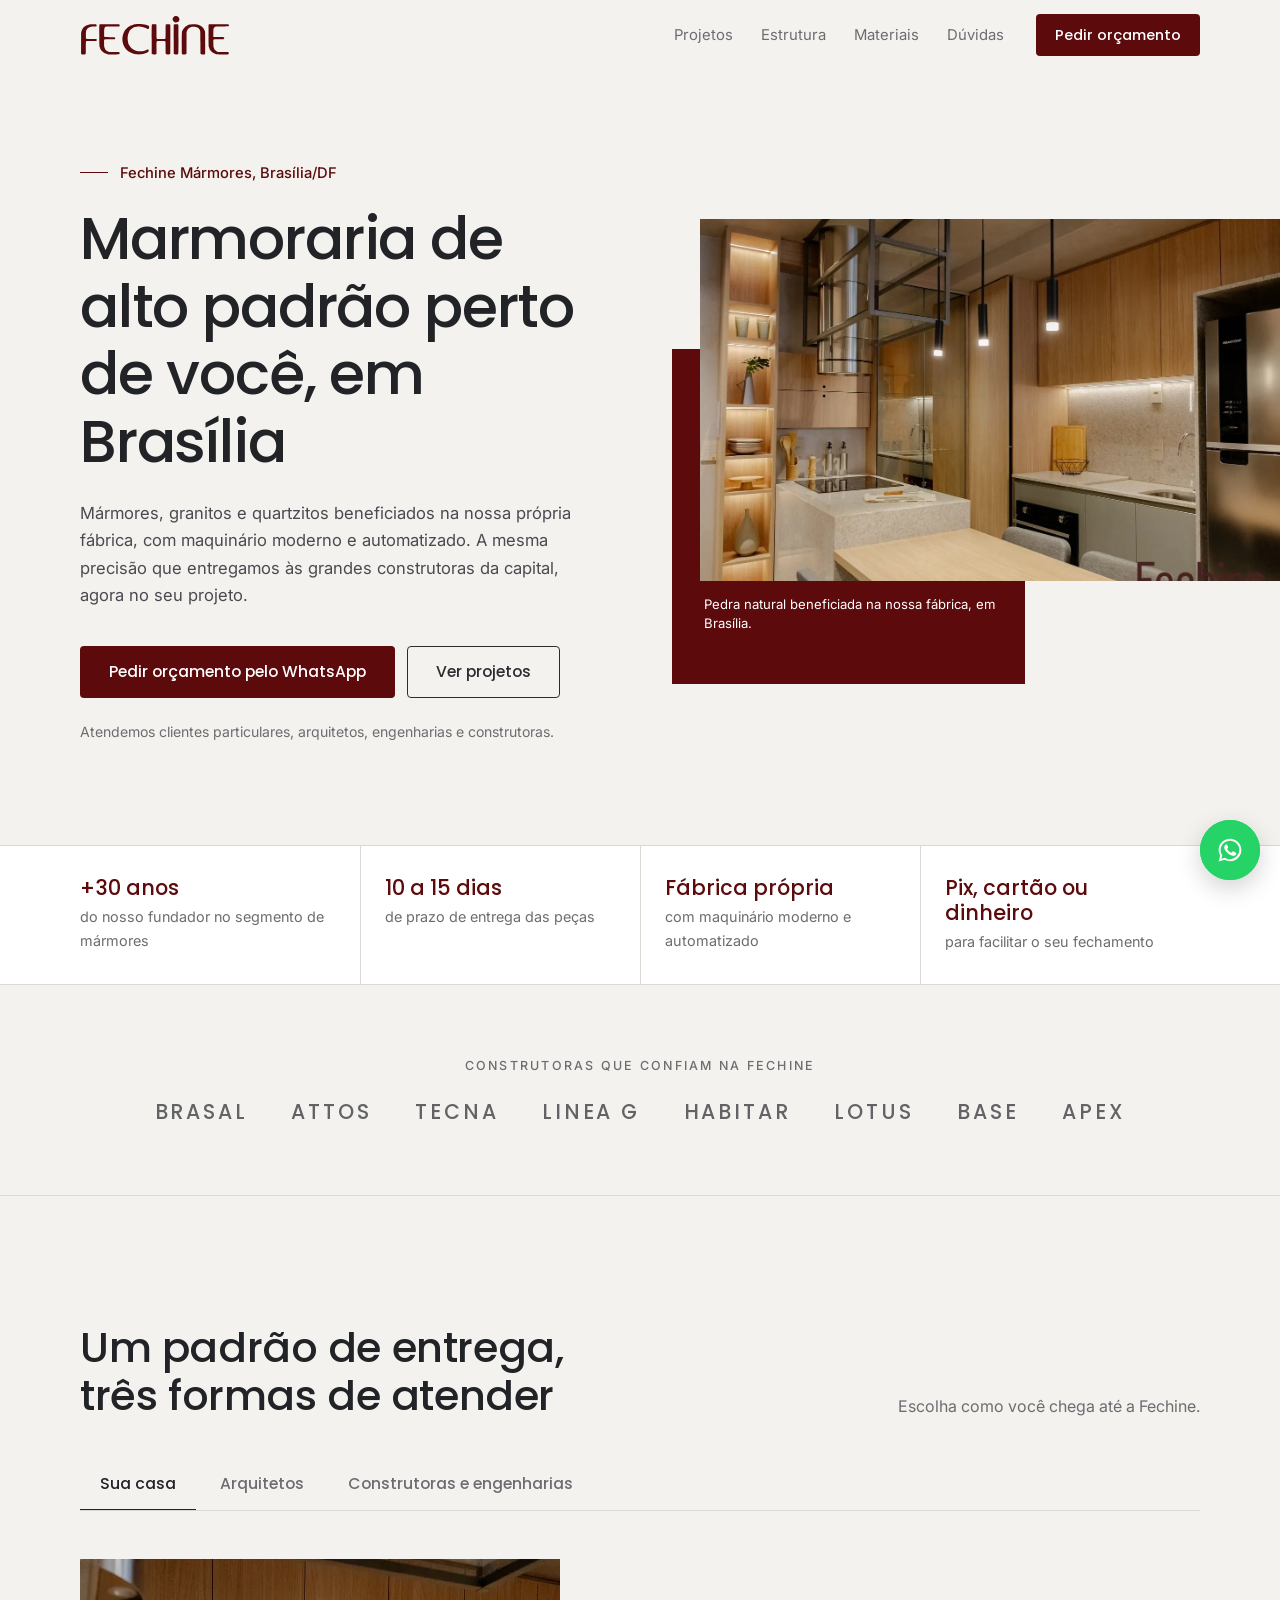
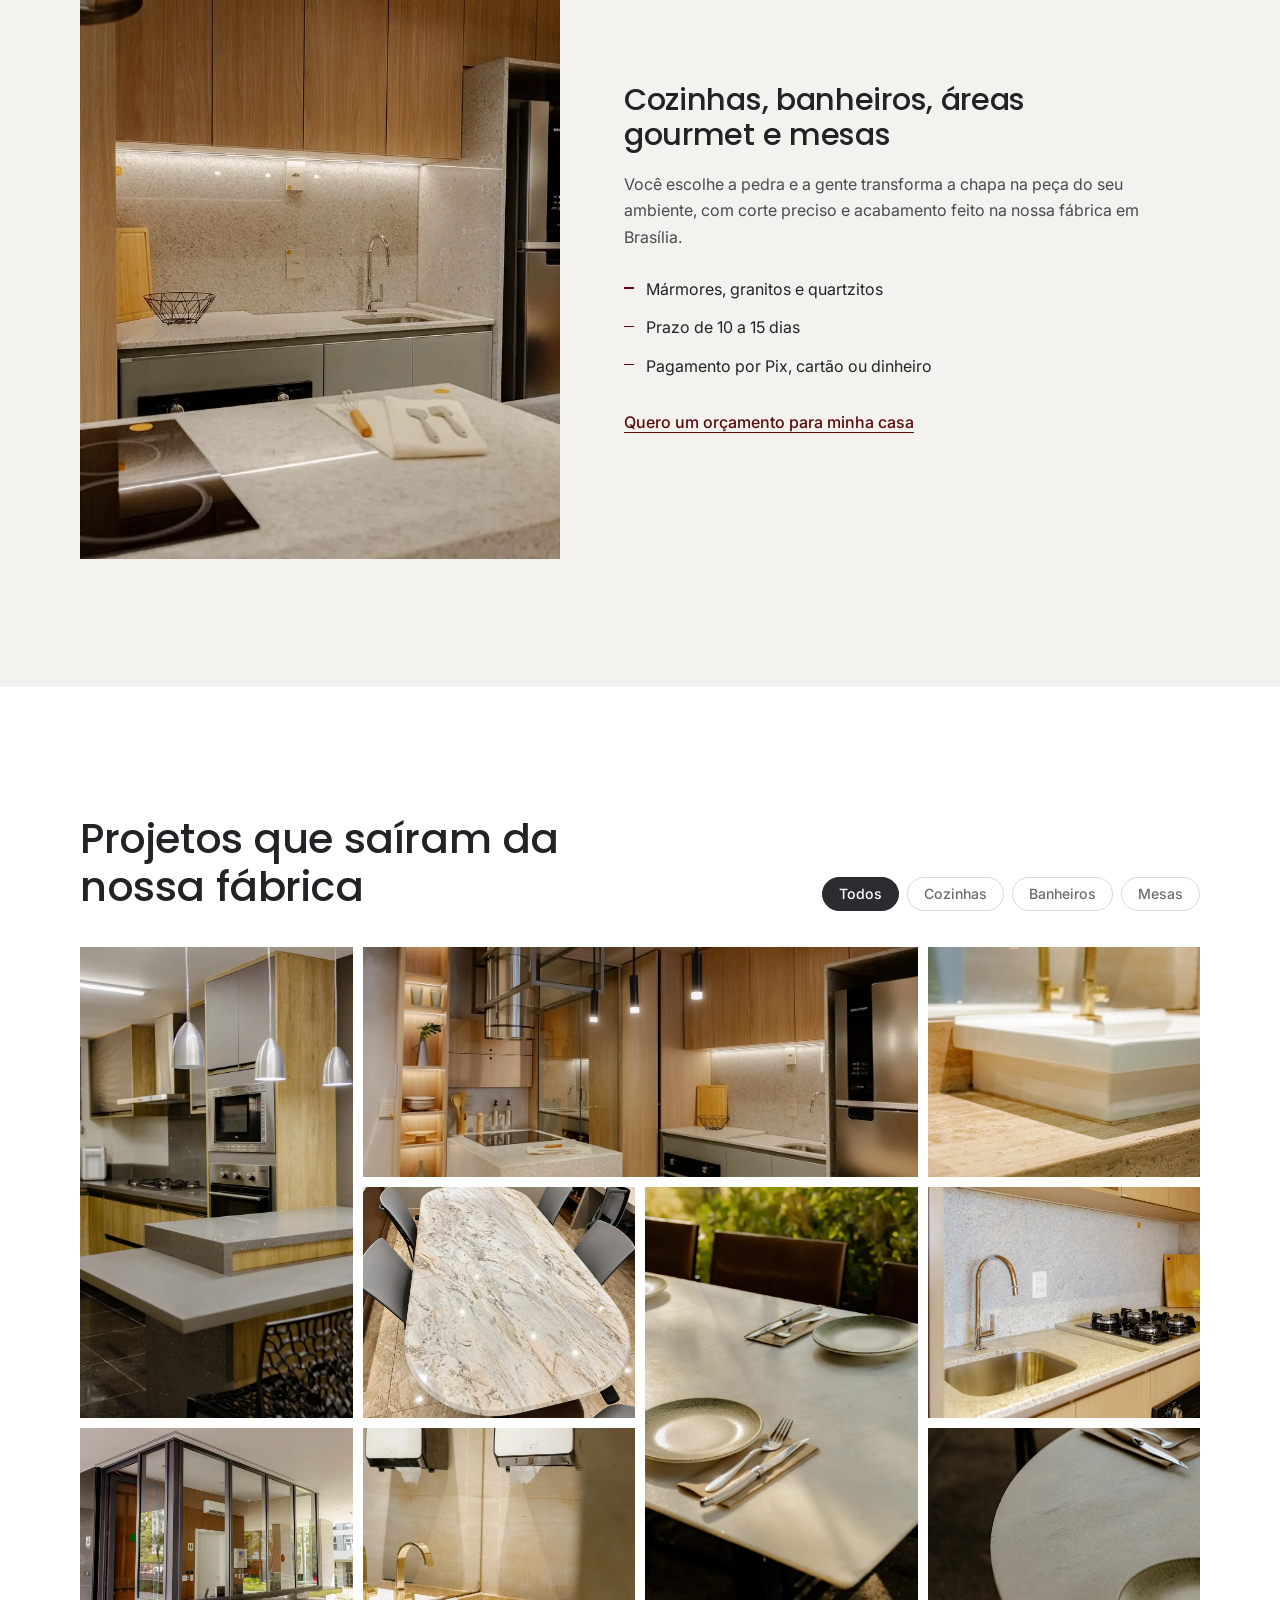
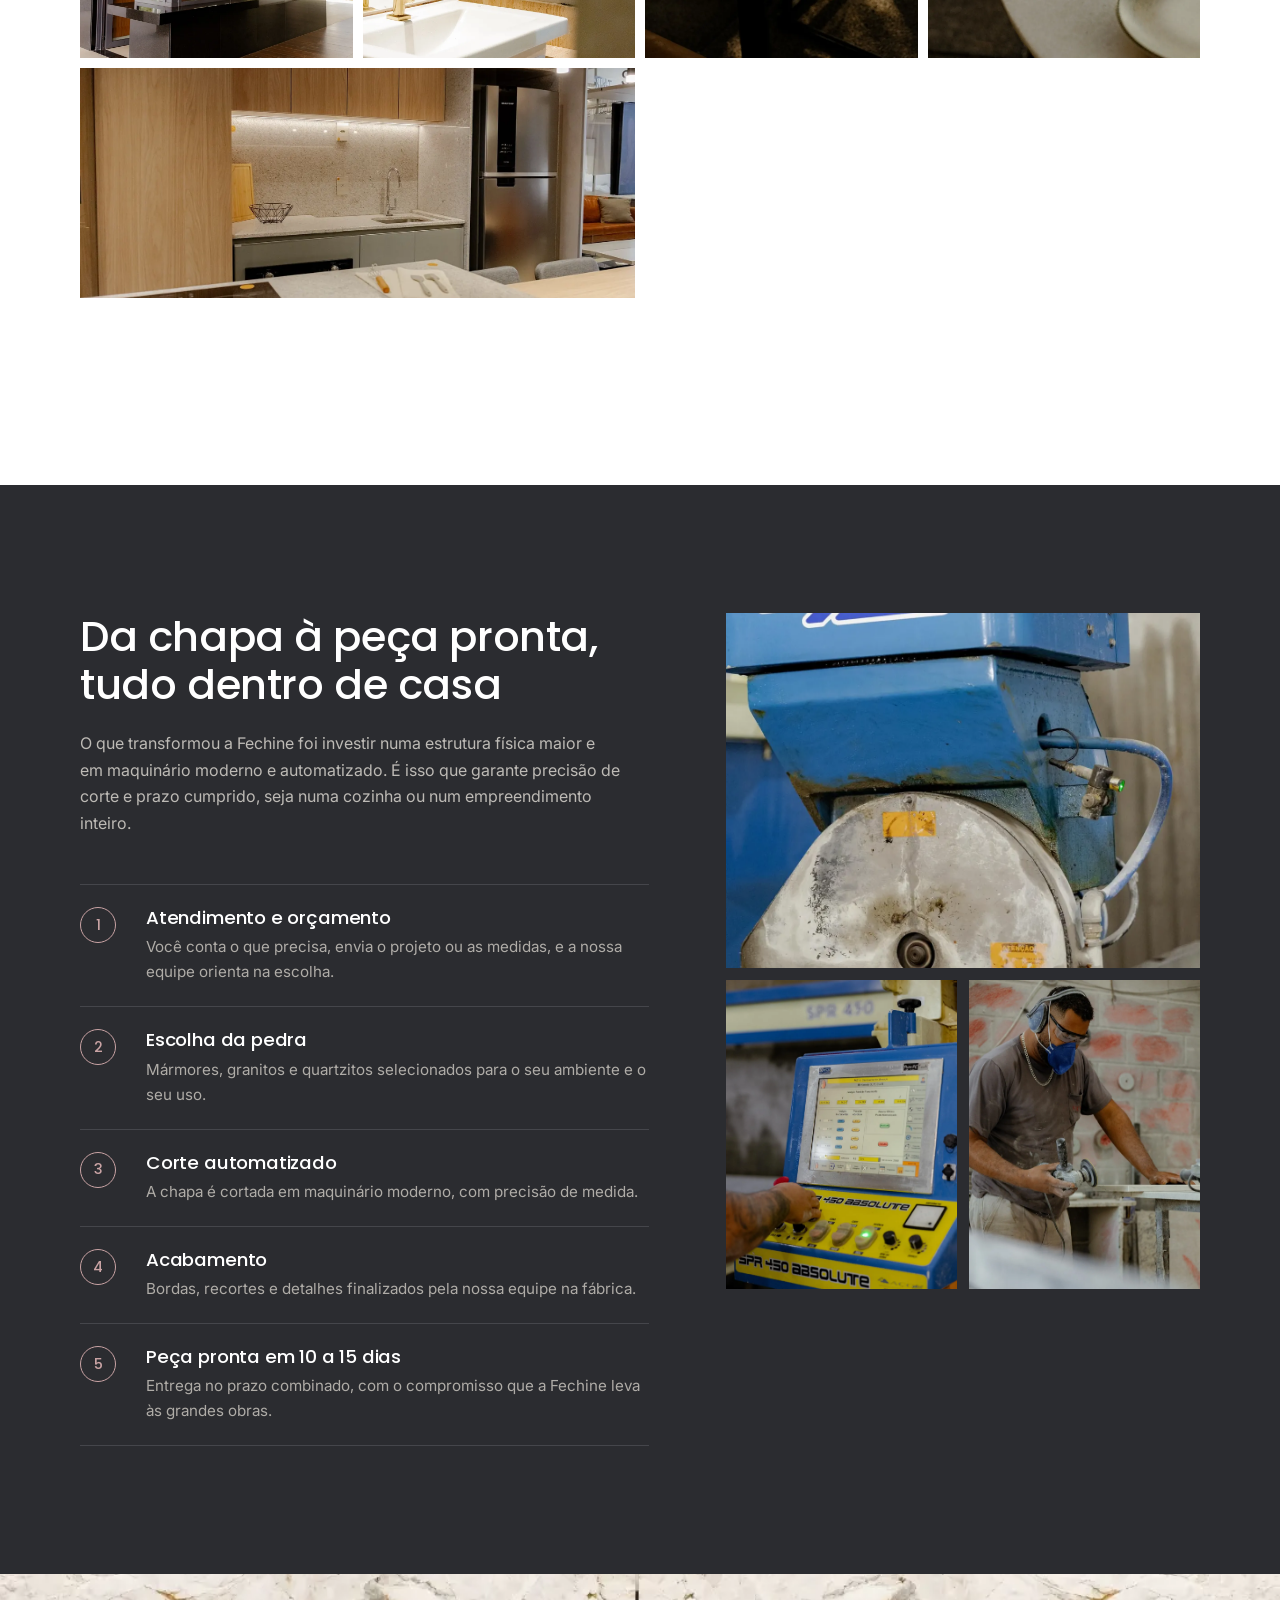
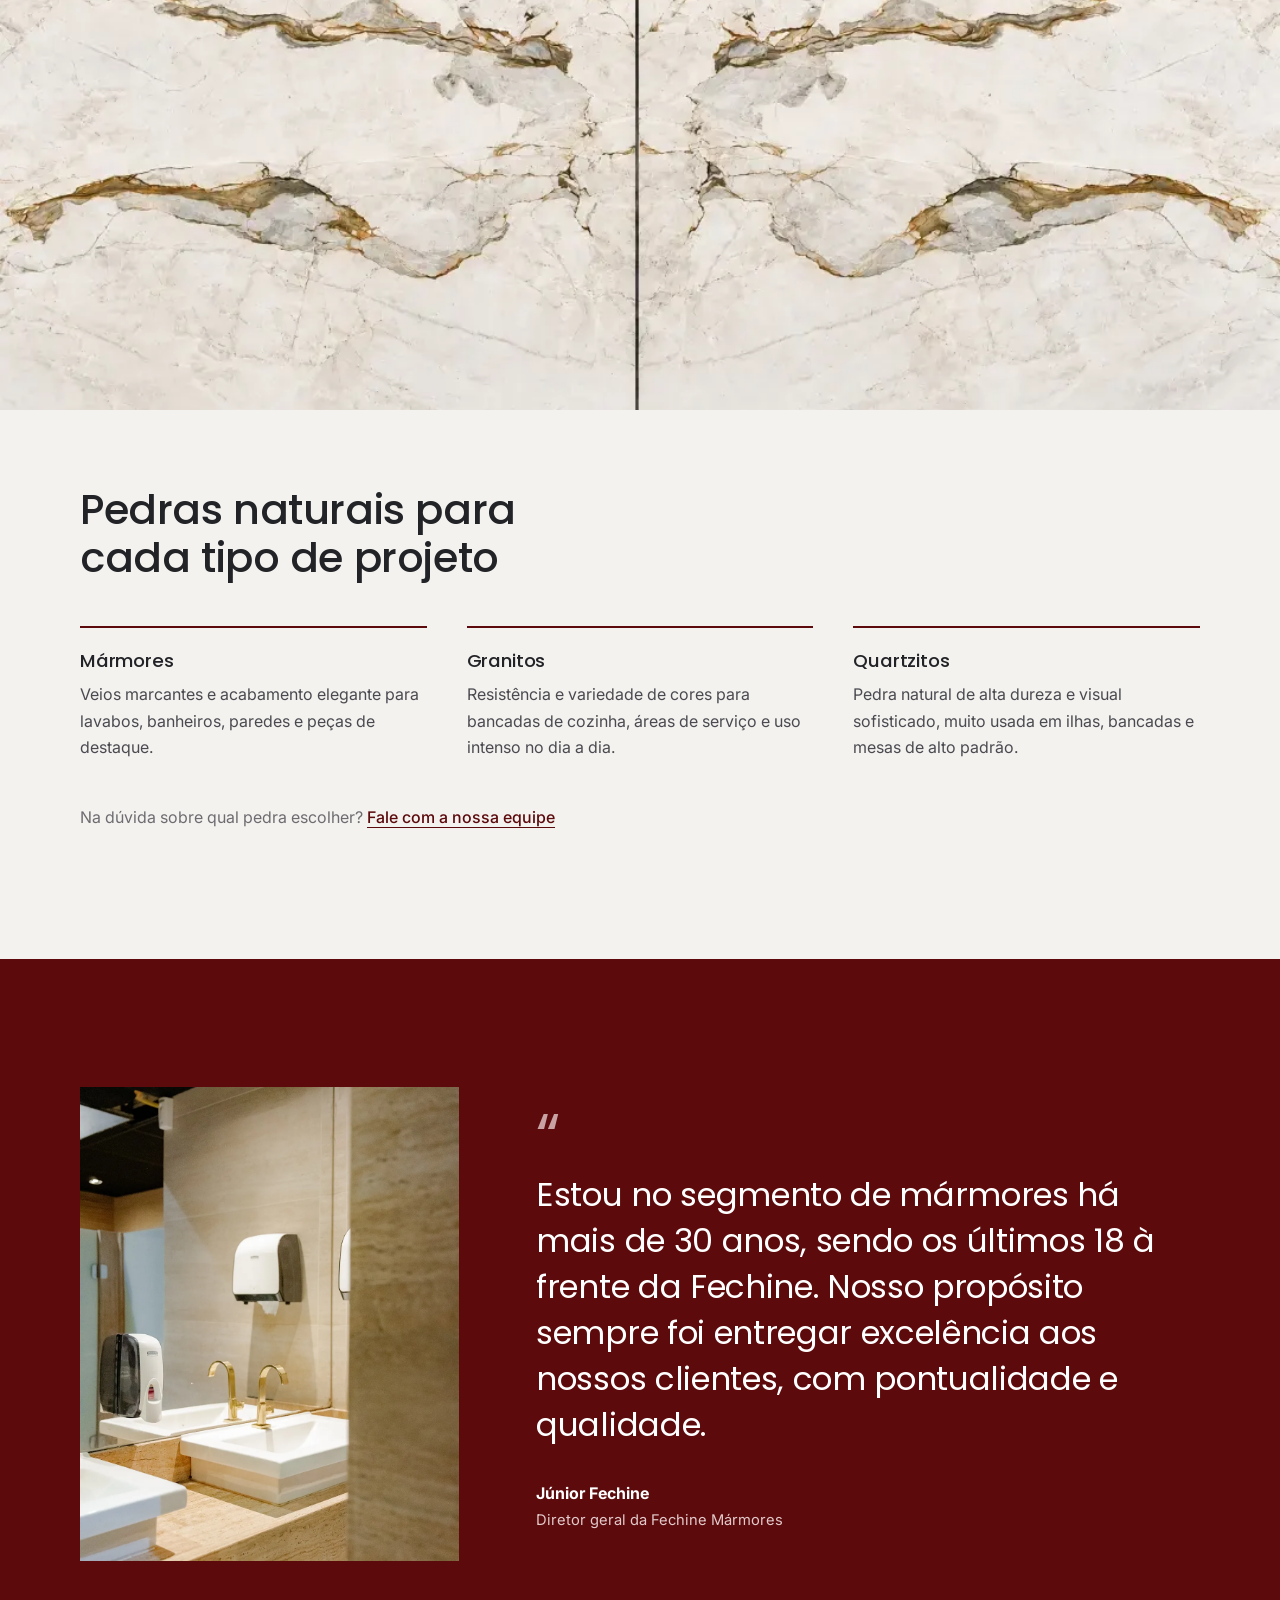
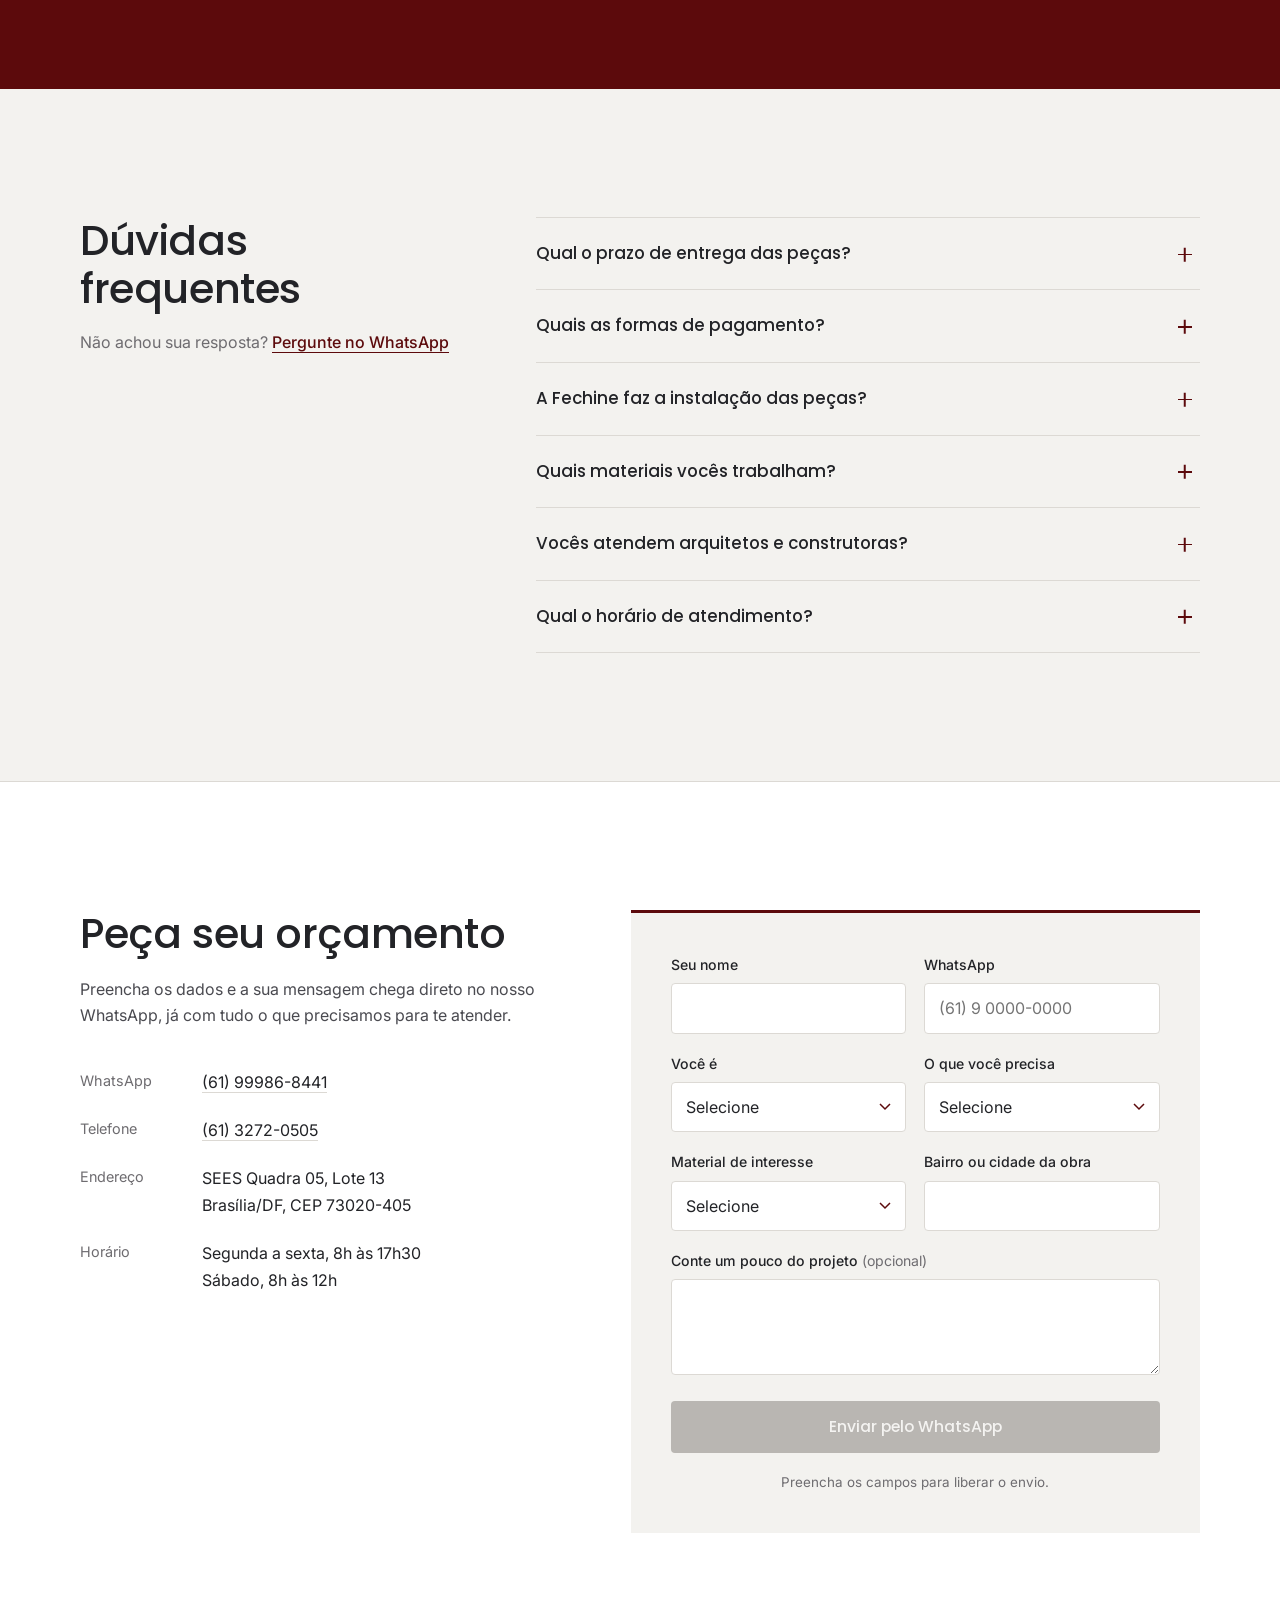
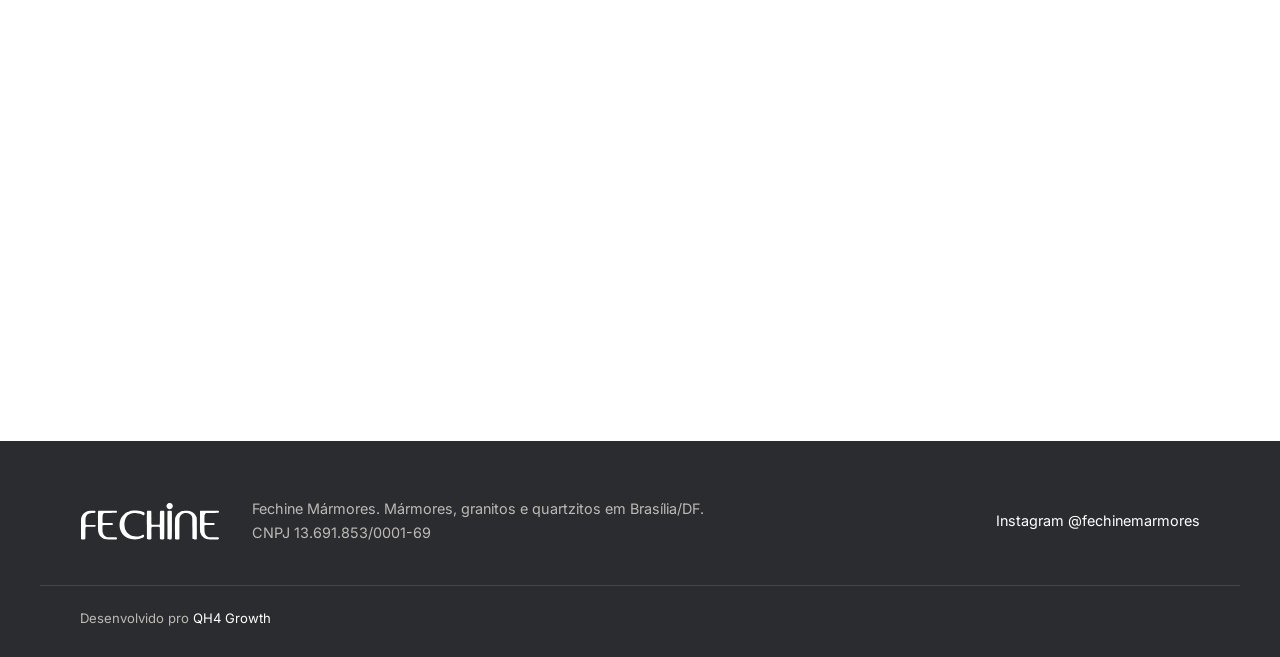
==== commit 6db5a859: "Ajustes do cliente: parceiros, remove vídeo do hero e fotos de cozinha - Adiciona faixa de construto" ====
--- a/index.html
+++ b/index.html
@@ -26,7 +26,7 @@
 
 <link rel="icon" href="assets/img/favicon.svg" type="image/svg+xml">
 <link rel="manifest" href="site.webmanifest">
-<link rel="preload" as="image" href="assets/img/poster-estrutura.webp" fetchpriority="high">
+<link rel="preload" as="image" href="assets/img/cozinha-planejada.webp" fetchpriority="high">
 <link rel="preconnect" href="https://fonts.googleapis.com">
 <link rel="preconnect" href="https://fonts.gstatic.com" crossorigin>
 <link href="https://fonts.googleapis.com/css2?family=Inter:wght@400;500;600&family=Poppins:wght@400;500;600&display=swap" rel="stylesheet">
@@ -35,7 +35,7 @@
 <!-- Google Tag Manager: troque GTM-XXXXXXX pelo ID real (o loader ignora enquanto tiver X) -->
 <script>
   window.dataLayer = window.dataLayer || [];
-  (function(w,d,s,l,i){if(/X{3,}/.test(i))return;w[l].push({'gtm.start':new Date().getTime(),event:'gtm.js'});var f=d.getElementsByTagName(s)[0],j=d.createElement(s),dl=l!='dataLayer'?'&l='+l:'';j.async=true;j.src='https://www.googletagmanager.com/gtm.js?id='+i+dl;f.parentNode.insertBefore(j,f);})(window,document,'script','dataLayer','GTM-XXXXXXX');
+  (function(w,d,s,l,i){if(/X{3,}/.test(i))return;w[l].push({'gtm.start':new Date().getTime(),event:'gtm.js'});var f=d.getElementsByTagName(s)[0],j=d.createElement(s),dl=l!='dataLayer'?'&l='+l:'';j.async=true;j.src='https://www.googletagmanager.com/gtm.js?id='+i+dl;f.parentNode.insertBefore(j,f);})(window,document,'script','dataLayer','GTM-MR86QCKW');
 </script>
 
 <script type="application/ld+json">
@@ -85,7 +85,7 @@
 </script>
 </head>
 <body>
-<noscript><iframe src="https://www.googletagmanager.com/ns.html?id=GTM-XXXXXXX" height="0" width="0" style="display:none;visibility:hidden"></iframe></noscript>
+<noscript><iframe src="https://www.googletagmanager.com/ns.html?id=GTM-MR86QCKW" height="0" width="0" style="display:none;visibility:hidden"></iframe></noscript>
 
 <a class="skip" href="#conteudo">Pular para o conteúdo</a>
 
@@ -121,11 +121,9 @@
 
     <div class="hero__midia">
       <div class="hero__moldura" data-parallax>
-        <video class="hero__video" autoplay muted loop playsinline preload="metadata" poster="assets/img/poster-estrutura.webp" width="1280" height="720" aria-label="Fachada da fábrica, estoque de chapas e máquina de corte da Fechine">
-          <source src="assets/video/fechine-estrutura.mp4" type="video/mp4">
-        </video>
-      </div>
-      <p class="hero__legenda">Nossa fábrica: chapas em estoque e corte automatizado.</p>
+        <img class="hero__img" src="assets/img/cozinha-planejada.webp" alt="Cozinha planejada com ilha em pedra natural feita pela Fechine" width="1400" height="933" fetchpriority="high">
+      </div>
+      <p class="hero__legenda">Pedra natural beneficiada na nossa fábrica, em Brasília.</p>
     </div>
   </section>
 
@@ -137,6 +135,23 @@
       <li class="reveal"><strong>Fábrica própria</strong><span>com maquinário moderno e automatizado</span></li>
       <li class="reveal"><strong>Pix, cartão ou dinheiro</strong><span>para facilitar o seu fechamento</span></li>
     </ul>
+  </section>
+
+  <!-- PARCEIROS -->
+  <section class="parceiros" aria-labelledby="parceiros-titulo">
+    <div class="cont">
+      <h2 id="parceiros-titulo" class="parceiros__titulo reveal">Construtoras que confiam na Fechine</h2>
+      <ul class="parceiros__lista reveal">
+        <li>Brasal</li>
+        <li>Attos</li>
+        <li>Tecna</li>
+        <li>Linea G</li>
+        <li>Habitar</li>
+        <li>Lotus</li>
+        <li>Base</li>
+        <li>Apex</li>
+      </ul>
+    </div>
   </section>
 
   <!-- PARA QUEM -->
@@ -223,8 +238,6 @@
         <button class="foto foto--larga" data-cat="cozinha" data-src="assets/img/cozinha-ilha.webp"><img src="assets/img/cozinha-ilha.webp" alt="Cozinha com ilha em pedra e cooktop" width="1400" height="933" loading="lazy"></button>
         <button class="foto" data-cat="banheiro" data-src="assets/img/lavatorio-travertino-3.webp"><img src="assets/img/lavatorio-travertino-3.webp" alt="Lavatório com bancada em pedra e cuba branca" width="1050" height="1400" loading="lazy"></button>
         <button class="foto" data-cat="mesa" data-src="assets/img/mesa-externa-2.webp"><img src="assets/img/mesa-externa-2.webp" alt="Detalhe de mesa redonda em pedra" width="1050" height="1400" loading="lazy"></button>
-        <button class="foto" data-cat="cozinha" data-src="assets/img/cozinha-granito-3.webp"><img src="assets/img/cozinha-granito-3.webp" alt="Cozinha com bancada em L em granito" width="1080" height="1079" loading="lazy"></button>
-        <button class="foto" data-cat="cozinha" data-src="assets/img/cozinha-granito-2.webp"><img src="assets/img/cozinha-granito-2.webp" alt="Bancada de cozinha em granito com cuba inox" width="1080" height="1079" loading="lazy"></button>
       </div>
       <p class="projetos__rodape reveal">Gostou de algum? <a href="#orcamento" class="link" data-track="cta_projetos">Peça um orçamento parecido</a></p>
     </div>
--- a/assets/css/style.css
+++ b/assets/css/style.css
@@ -70,7 +70,7 @@
 .hero__midia{position:relative;padding:0 0 52px 28px}
 .hero__midia::before{content:"";position:absolute;left:0;bottom:0;width:58%;height:72%;background:var(--bordo);z-index:0}
 .hero__moldura{position:relative;z-index:1;aspect-ratio:16/10;overflow:hidden;background:var(--grafite)}
-.hero__video{width:100%;height:100%;object-fit:cover;transform:scale(1.06)}
+.hero__img{width:100%;height:100%;object-fit:cover;transform:scale(1.06)}
 .hero__legenda{position:relative;z-index:1;margin-top:14px;font-size:.82rem;line-height:1.4;color:#fff;padding-left:4px;max-width:52%}
 
 /* Load sequence do hero (único momento orquestrado) */
@@ -90,6 +90,13 @@
 .fatos__lista li:first-child{border-left:0;padding-left:0}
 .fatos__lista strong{font:500 1.3rem/1.2 var(--f-tit);color:var(--bordo)}
 .fatos__lista span{font-size:.9rem;color:var(--cinza)}
+
+/* Parceiros */
+.parceiros{padding:clamp(48px,6vw,72px) 0;background:var(--marmore);border-bottom:1px solid var(--linha)}
+.parceiros__titulo{max-width:none;margin:0 0 28px;text-align:center;font:500 .78rem/1.4 var(--f-txt);letter-spacing:.18em;text-transform:uppercase;color:var(--cinza)}
+.parceiros__lista{list-style:none;margin:0;padding:0;display:flex;flex-wrap:wrap;justify-content:center;gap:18px clamp(24px,3.4vw,48px)}
+.parceiros__lista li{font:500 clamp(1.05rem,1.6vw,1.35rem)/1 var(--f-tit);letter-spacing:.14em;text-transform:uppercase;color:var(--grafite);opacity:.72;transition:opacity .3s var(--ease),color .3s var(--ease)}
+.parceiros__lista li:hover{opacity:1;color:var(--bordo)}
 
 /* Público */
 .publico{padding:var(--sec) 0}
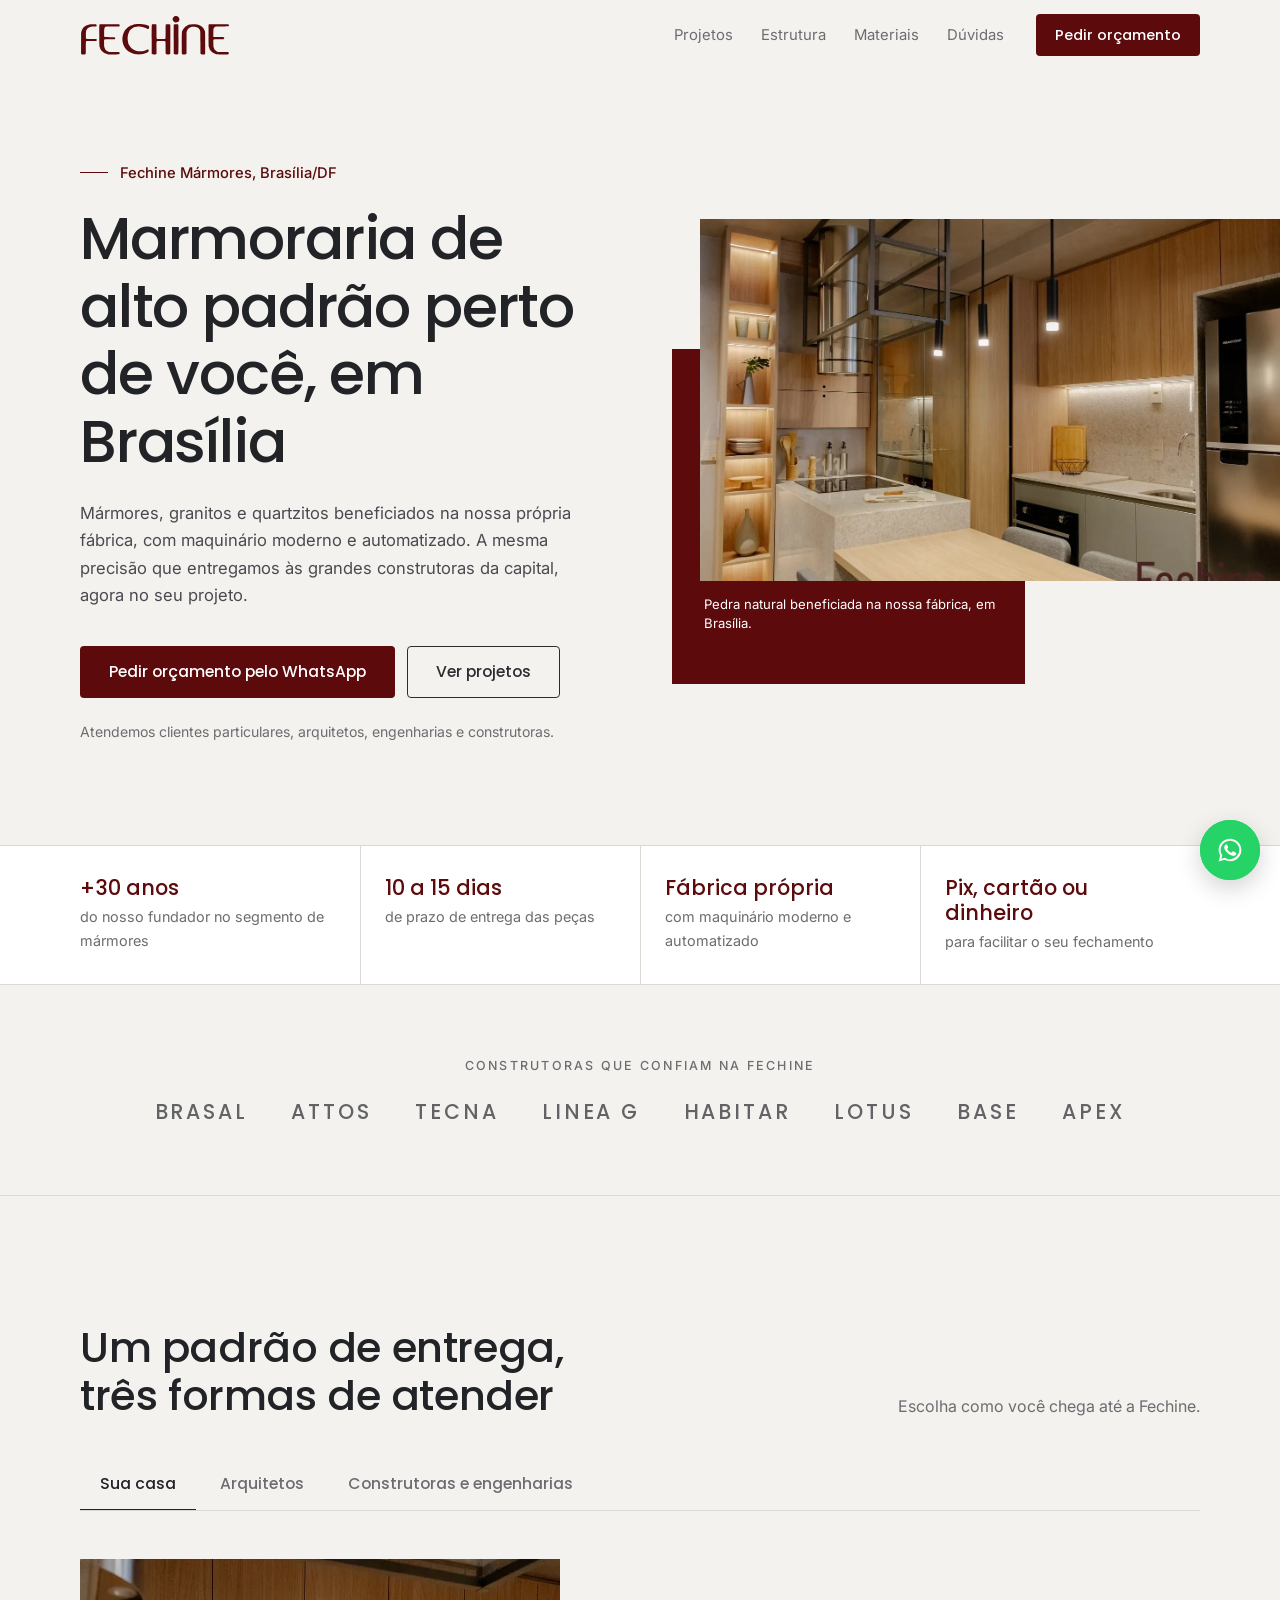
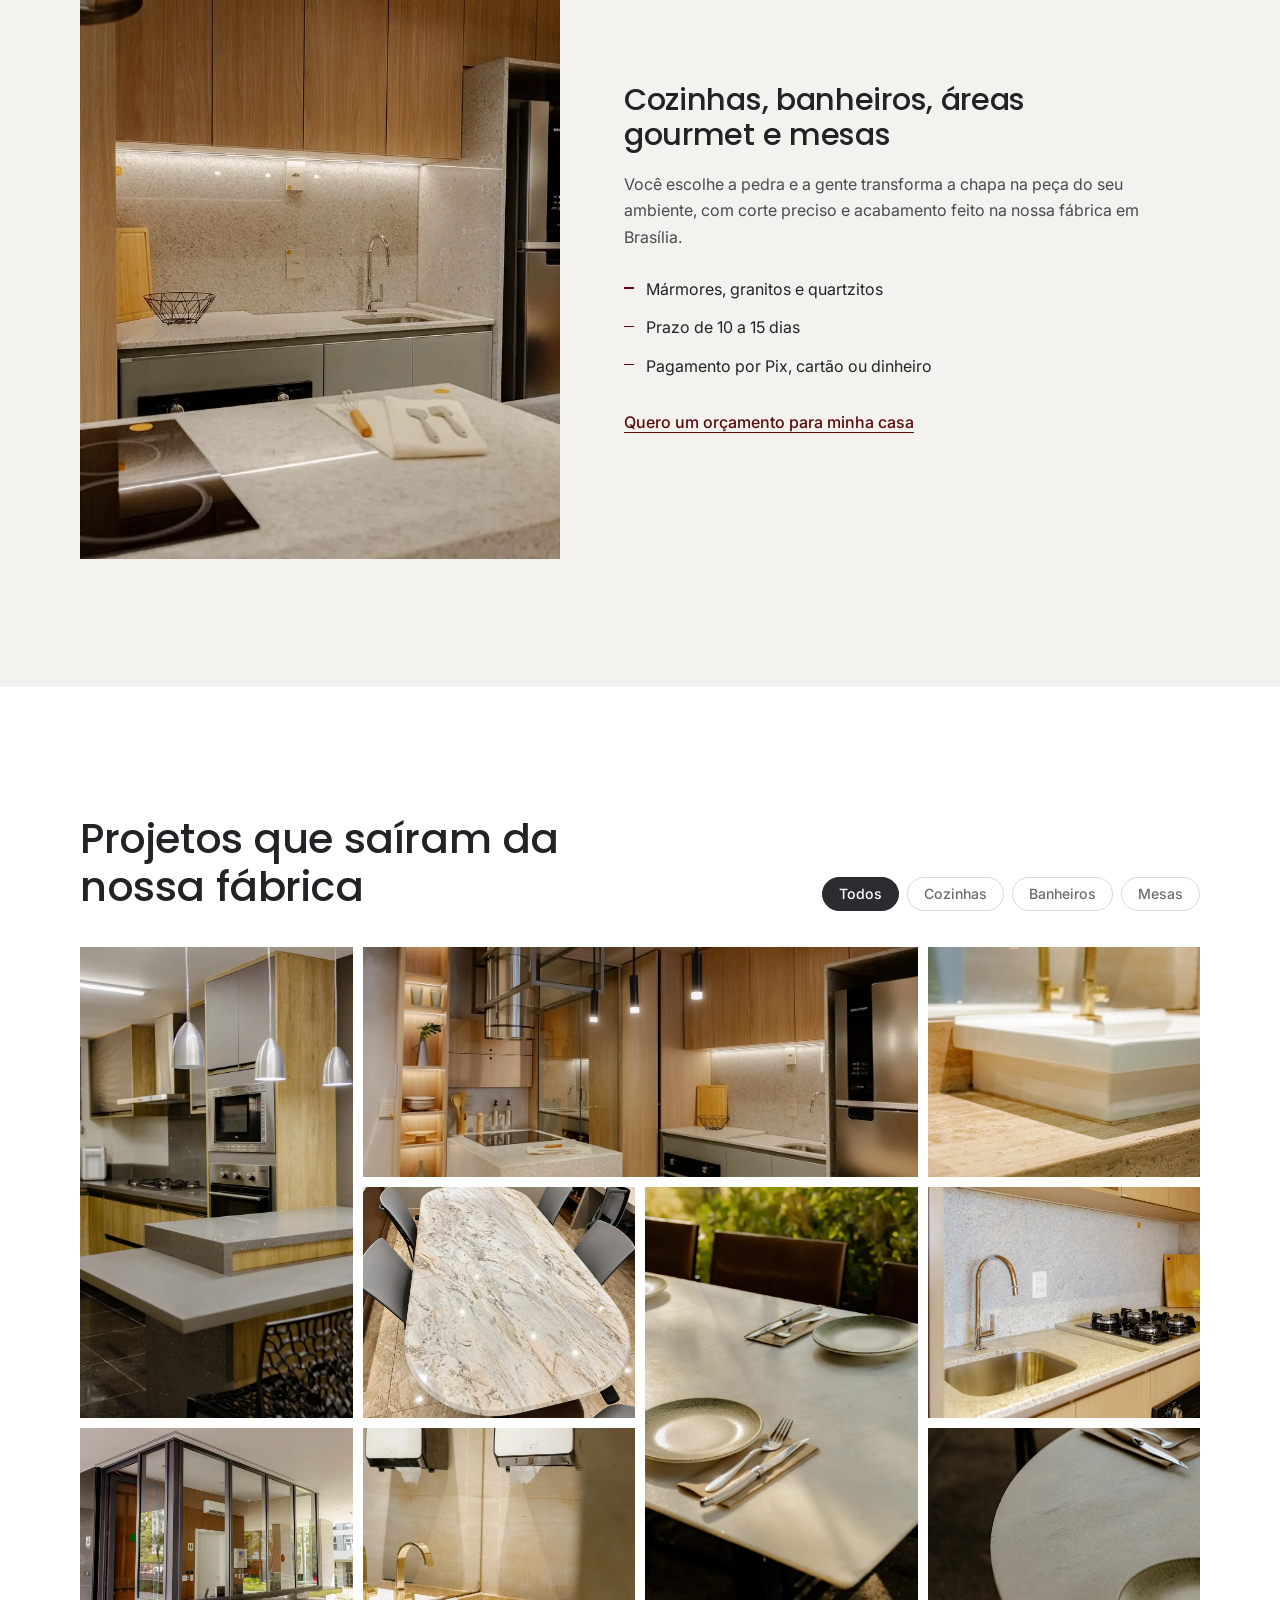
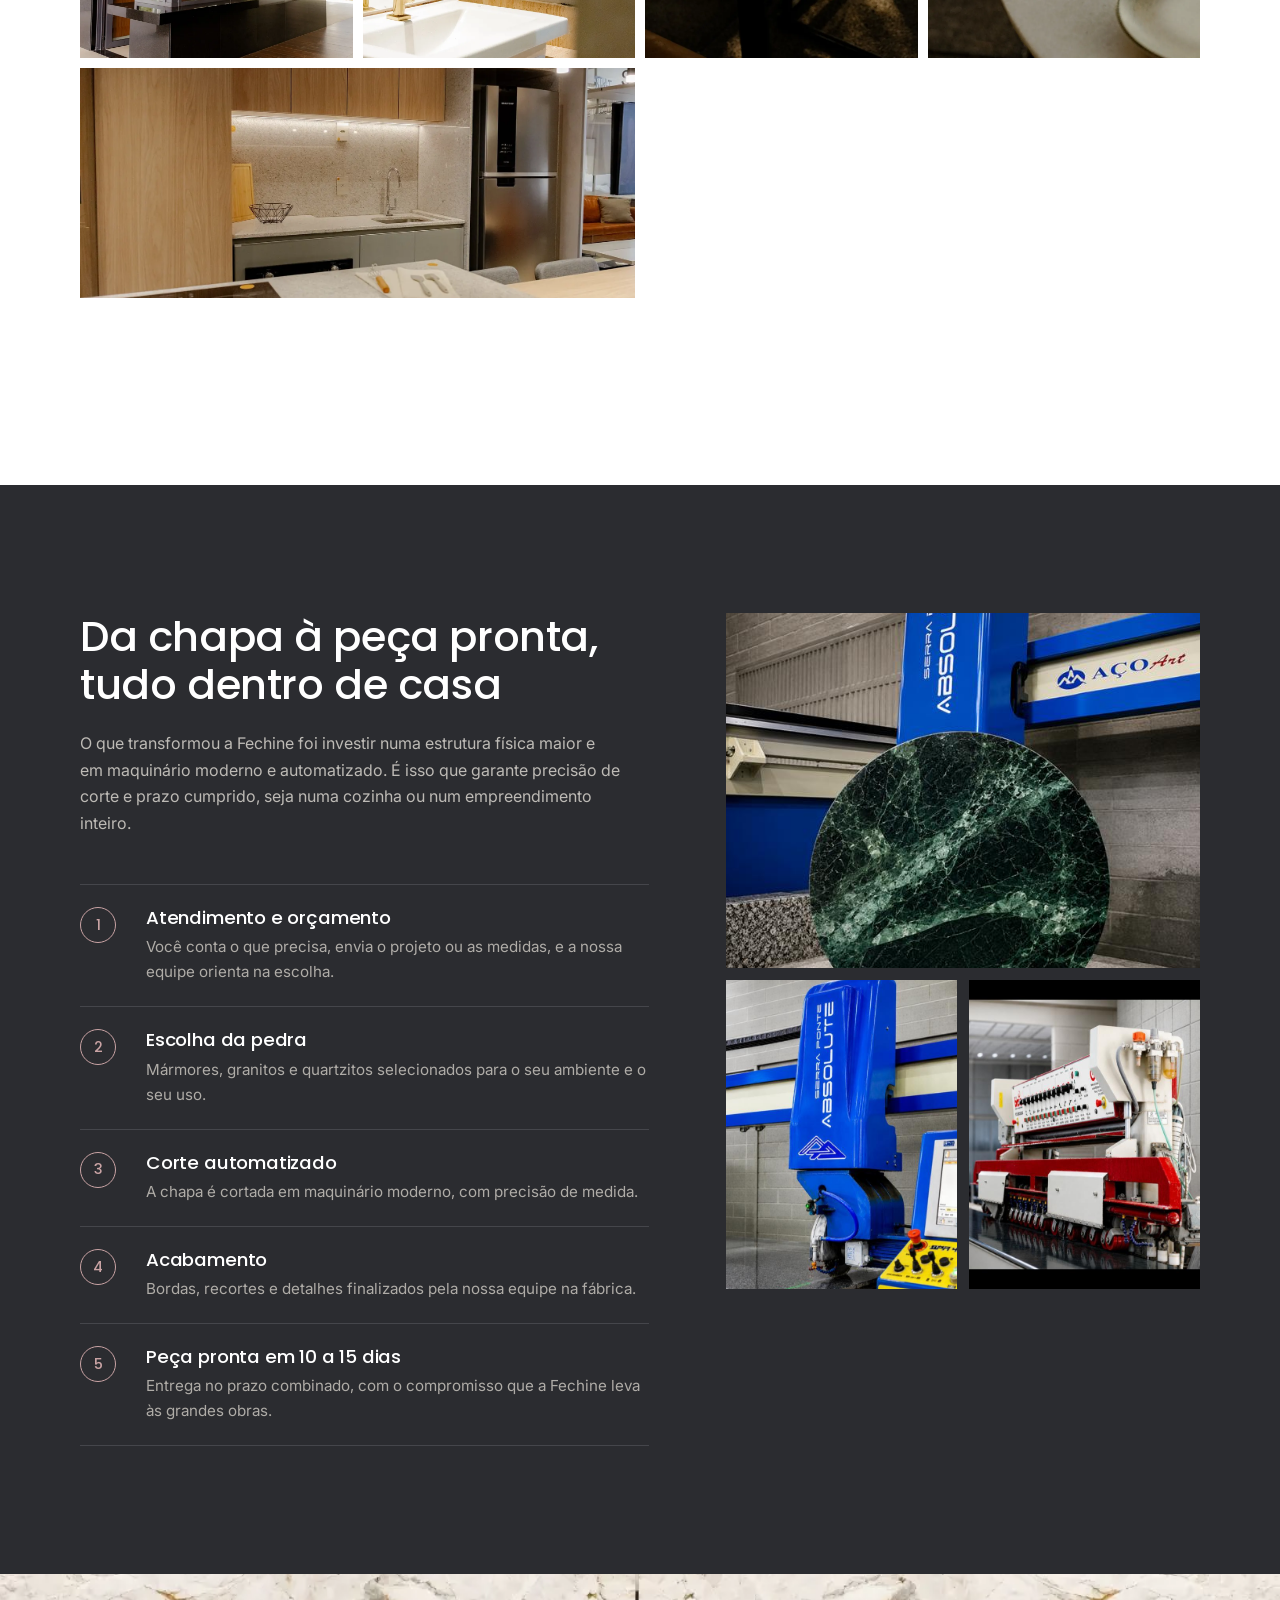
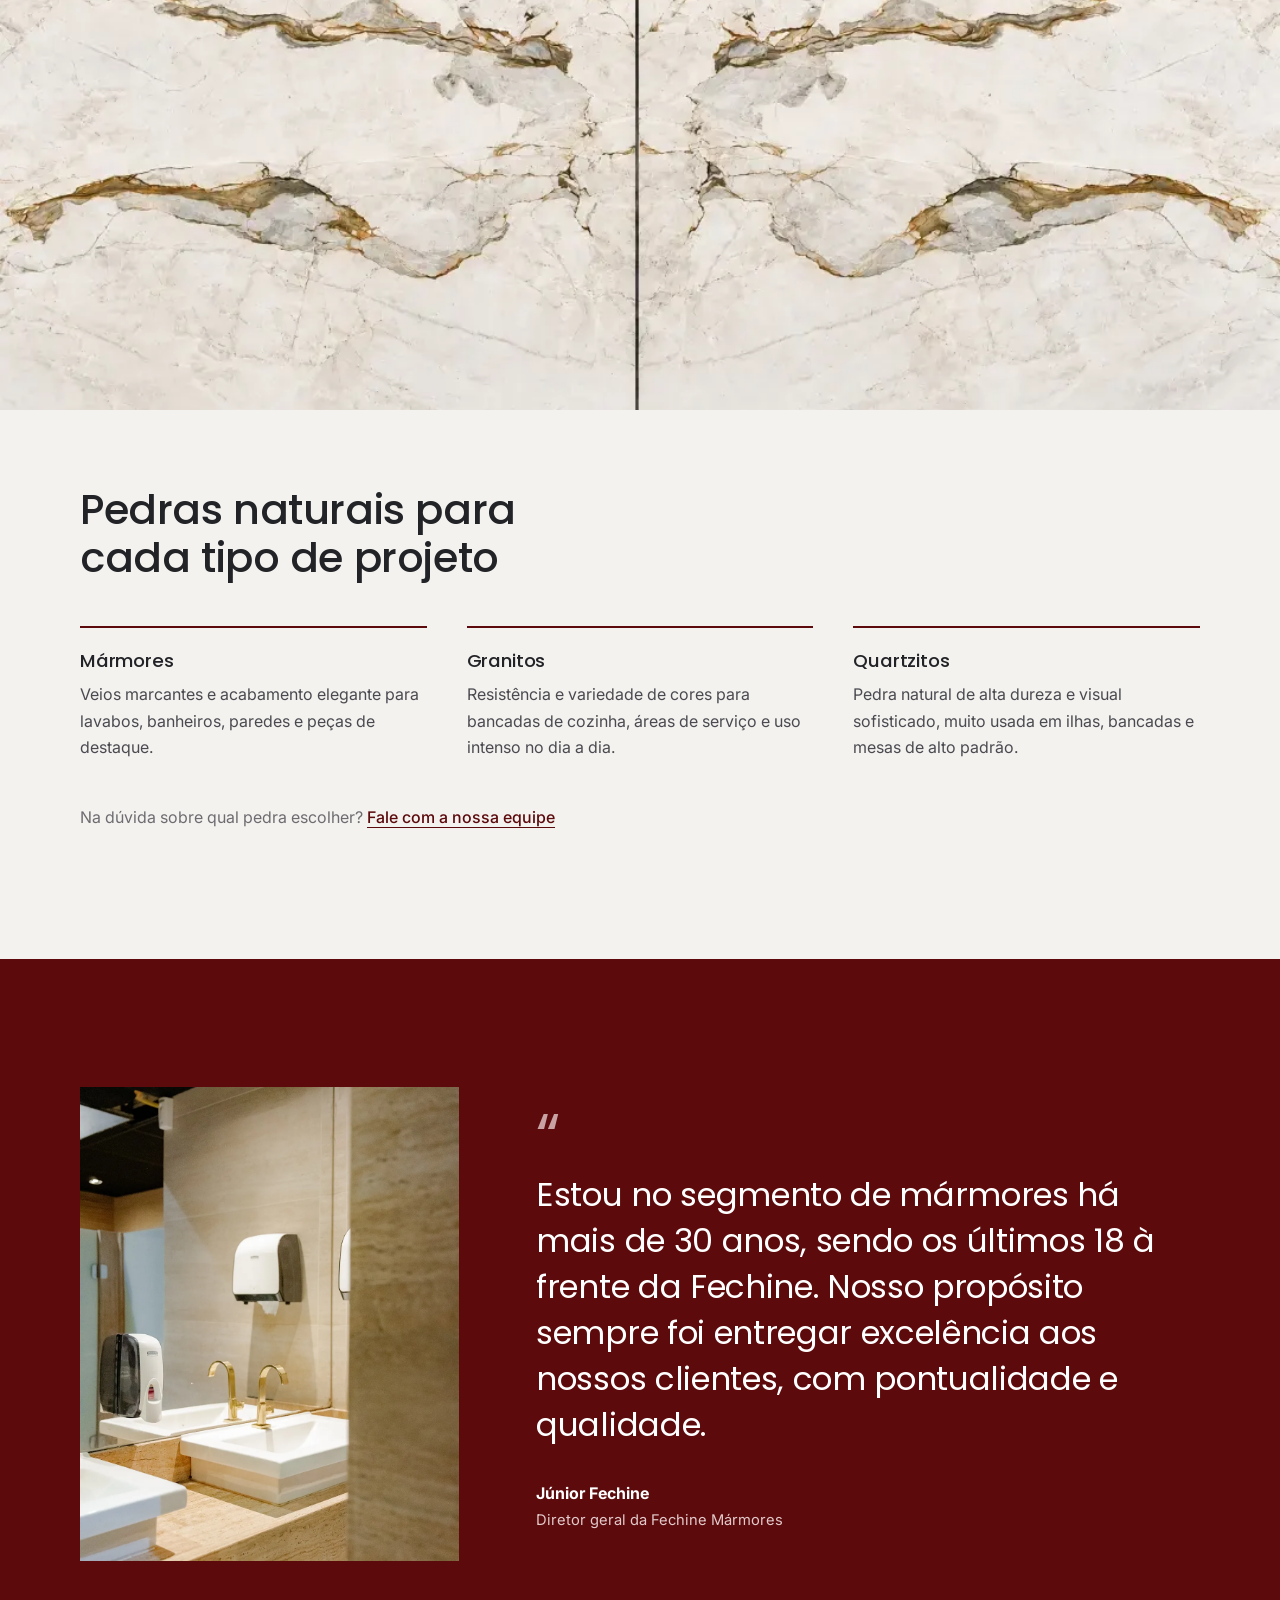
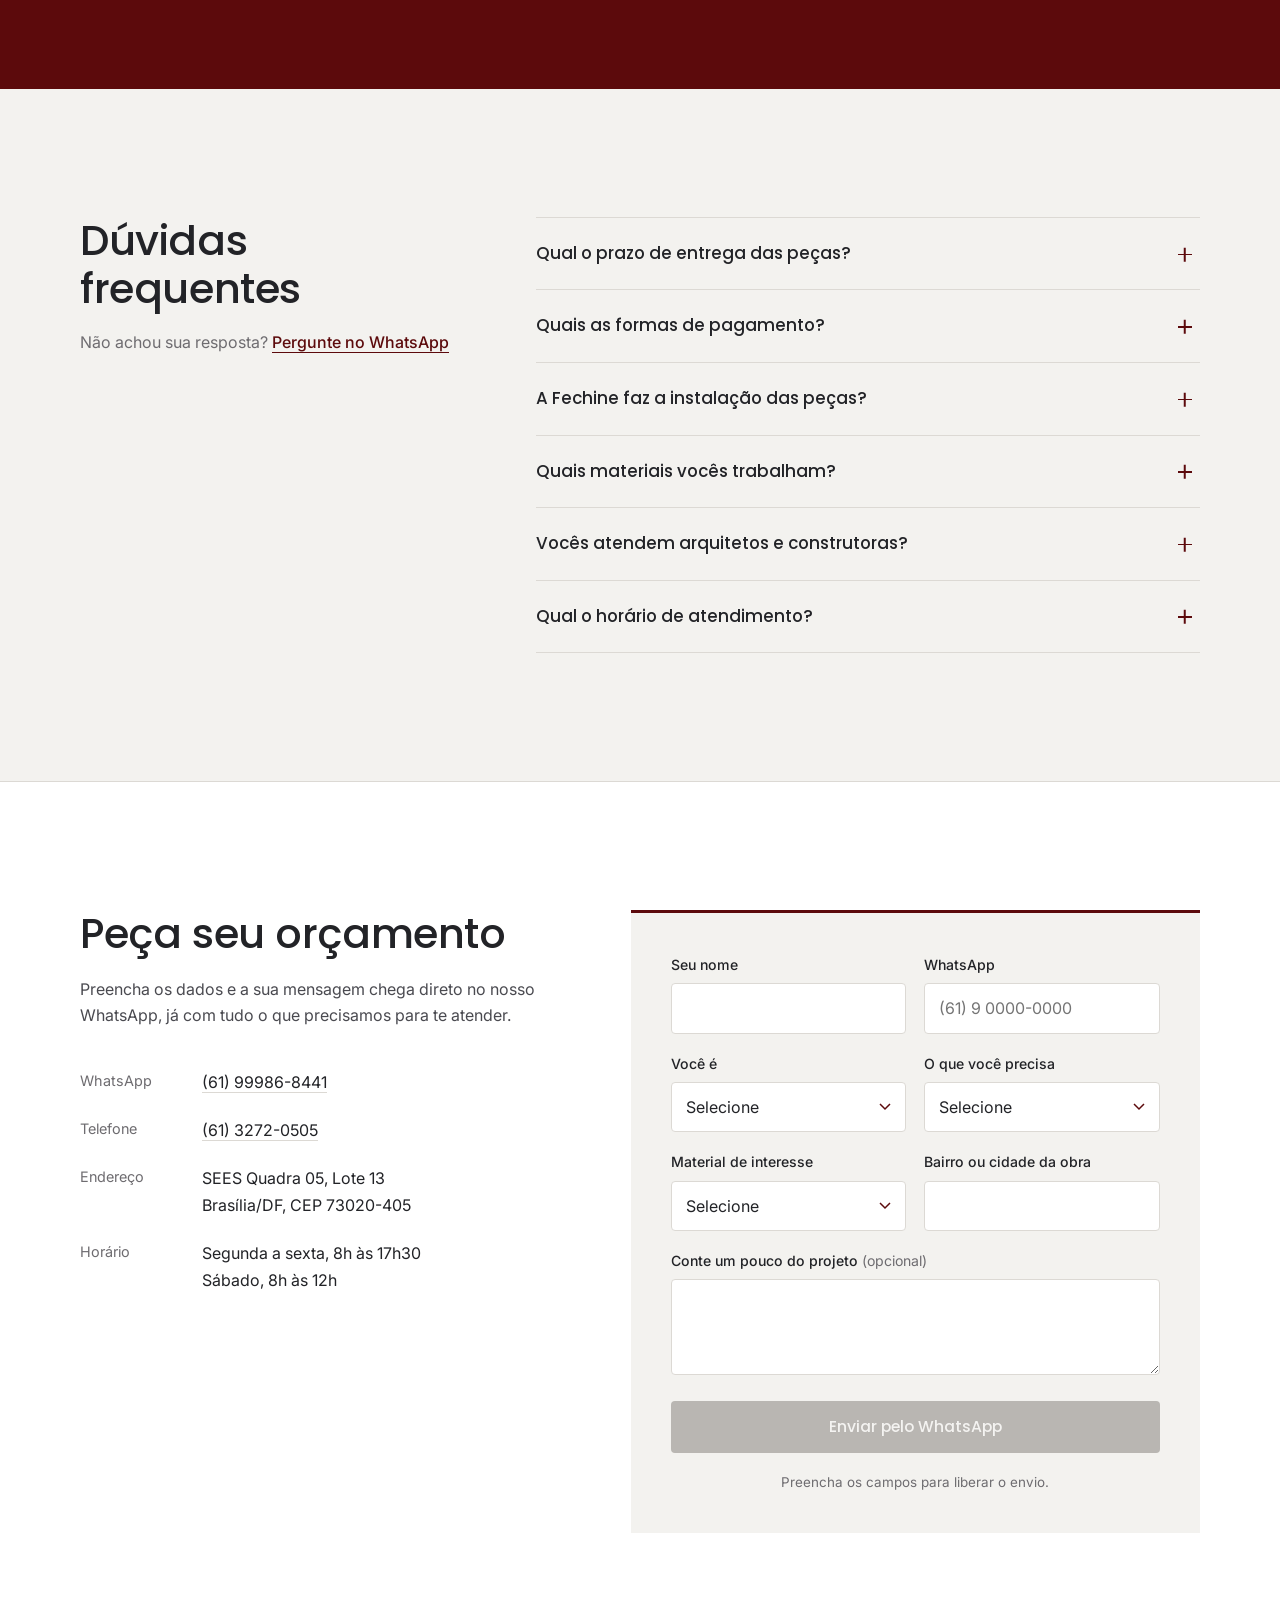
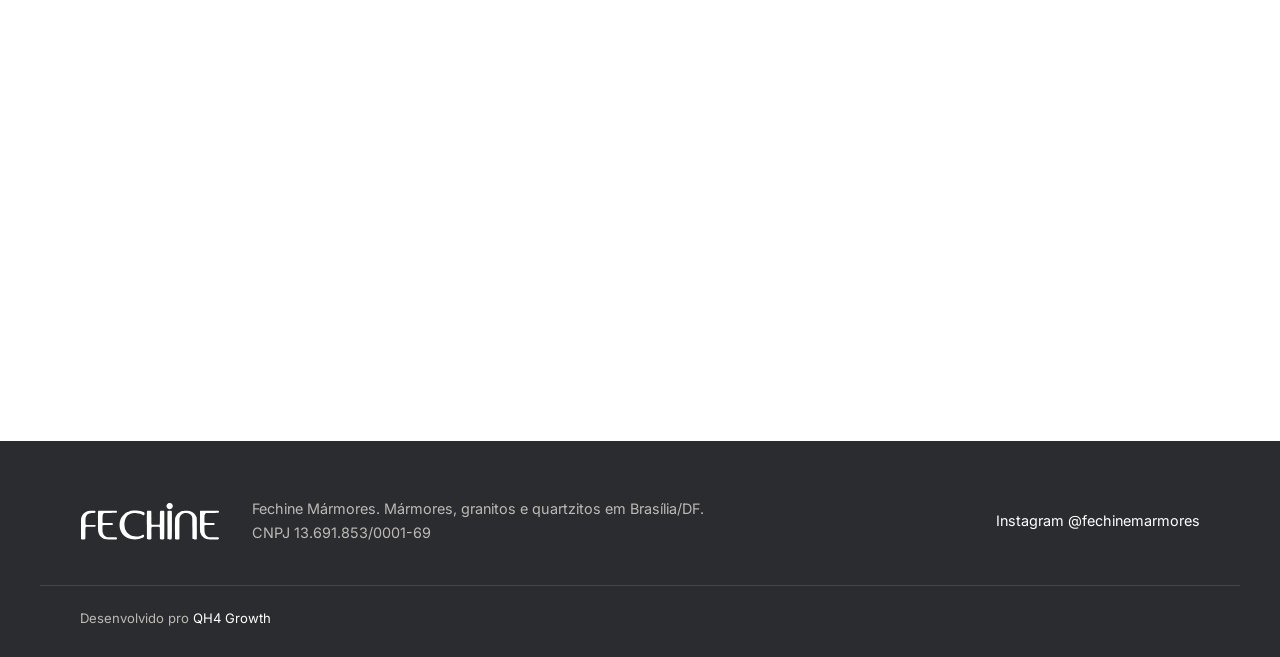
==== commit 75442d47: "Adiciona o script de métricas do LP Validator (Funil) Uma linha antes do </body>: registra visitas, " ====
--- a/index.html
+++ b/index.html
@@ -413,5 +413,6 @@
 </div>
 
 <script src="assets/js/main.js" defer></script>
+<script src="https://app-validacao-lp-sapp-validacao-lp.vercel.app/api/t" data-lp="lp-m-fechine" defer></script>
 </body>
 </html>
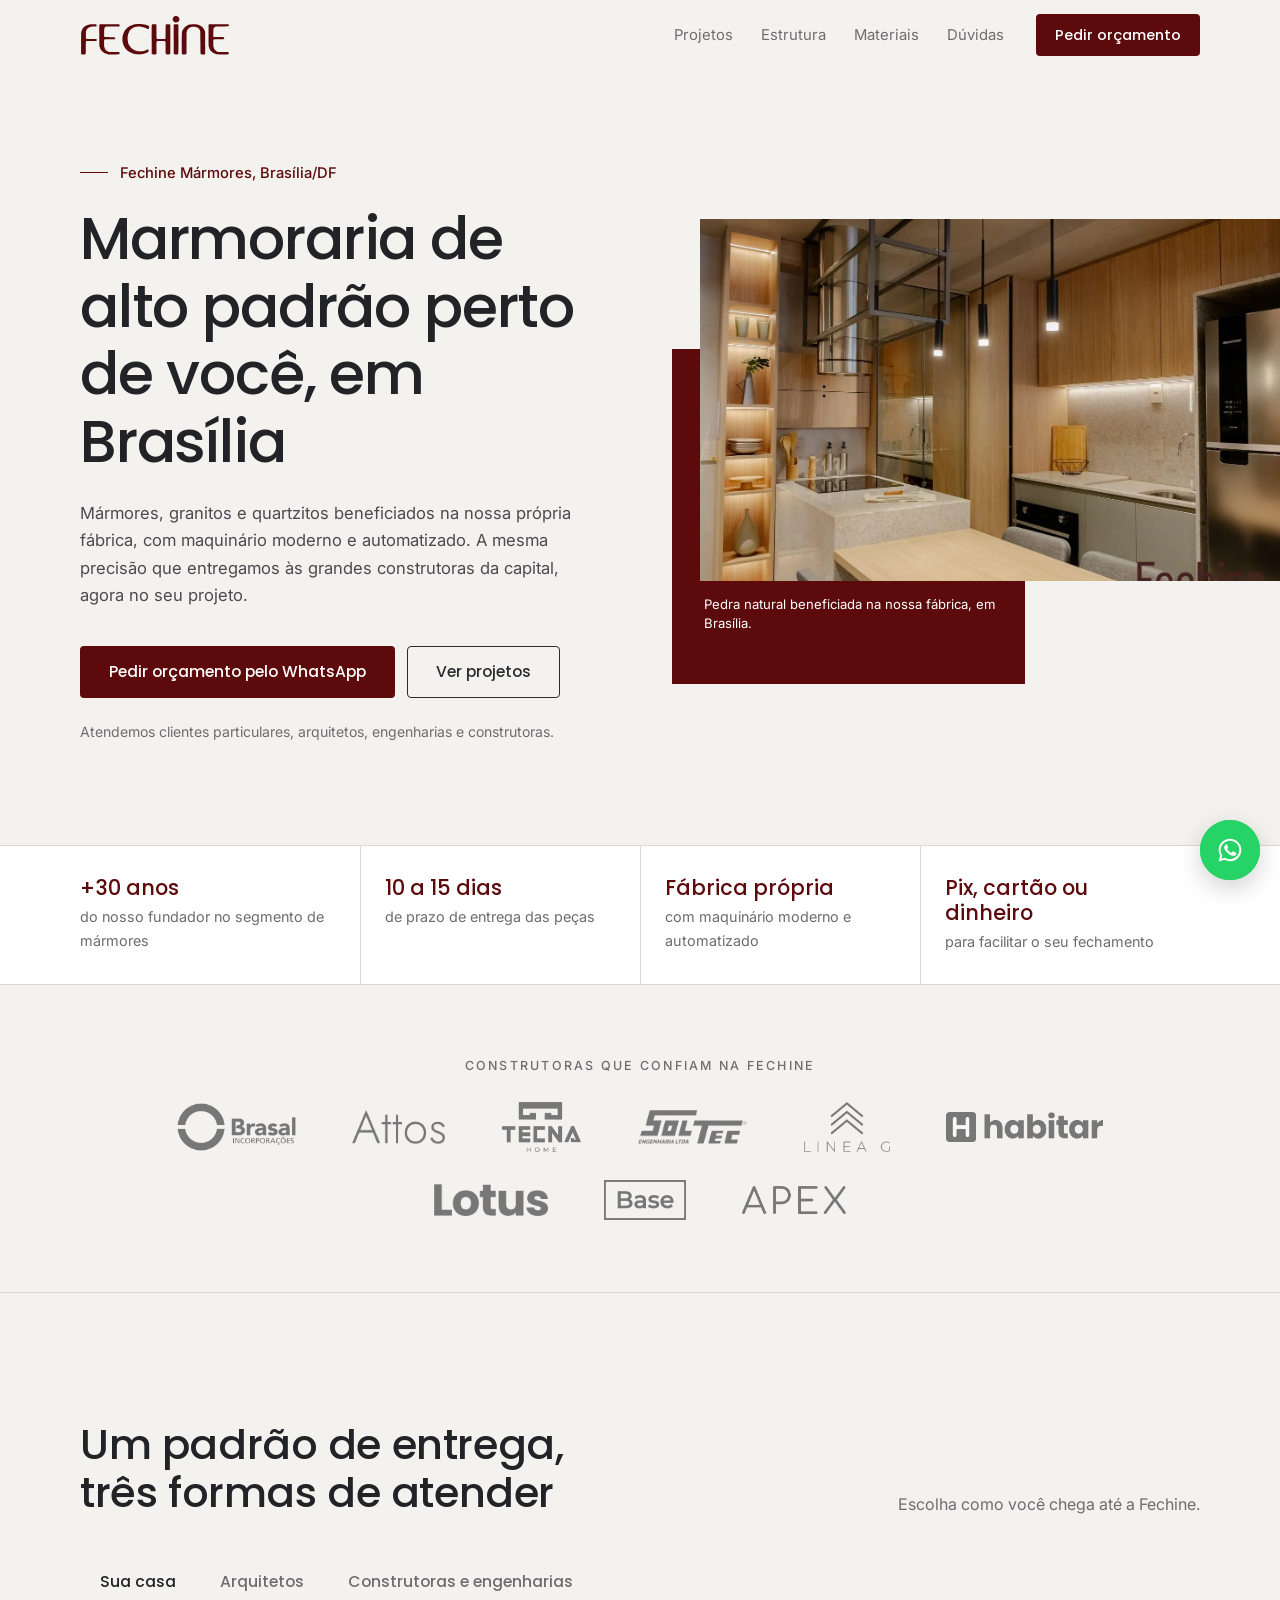
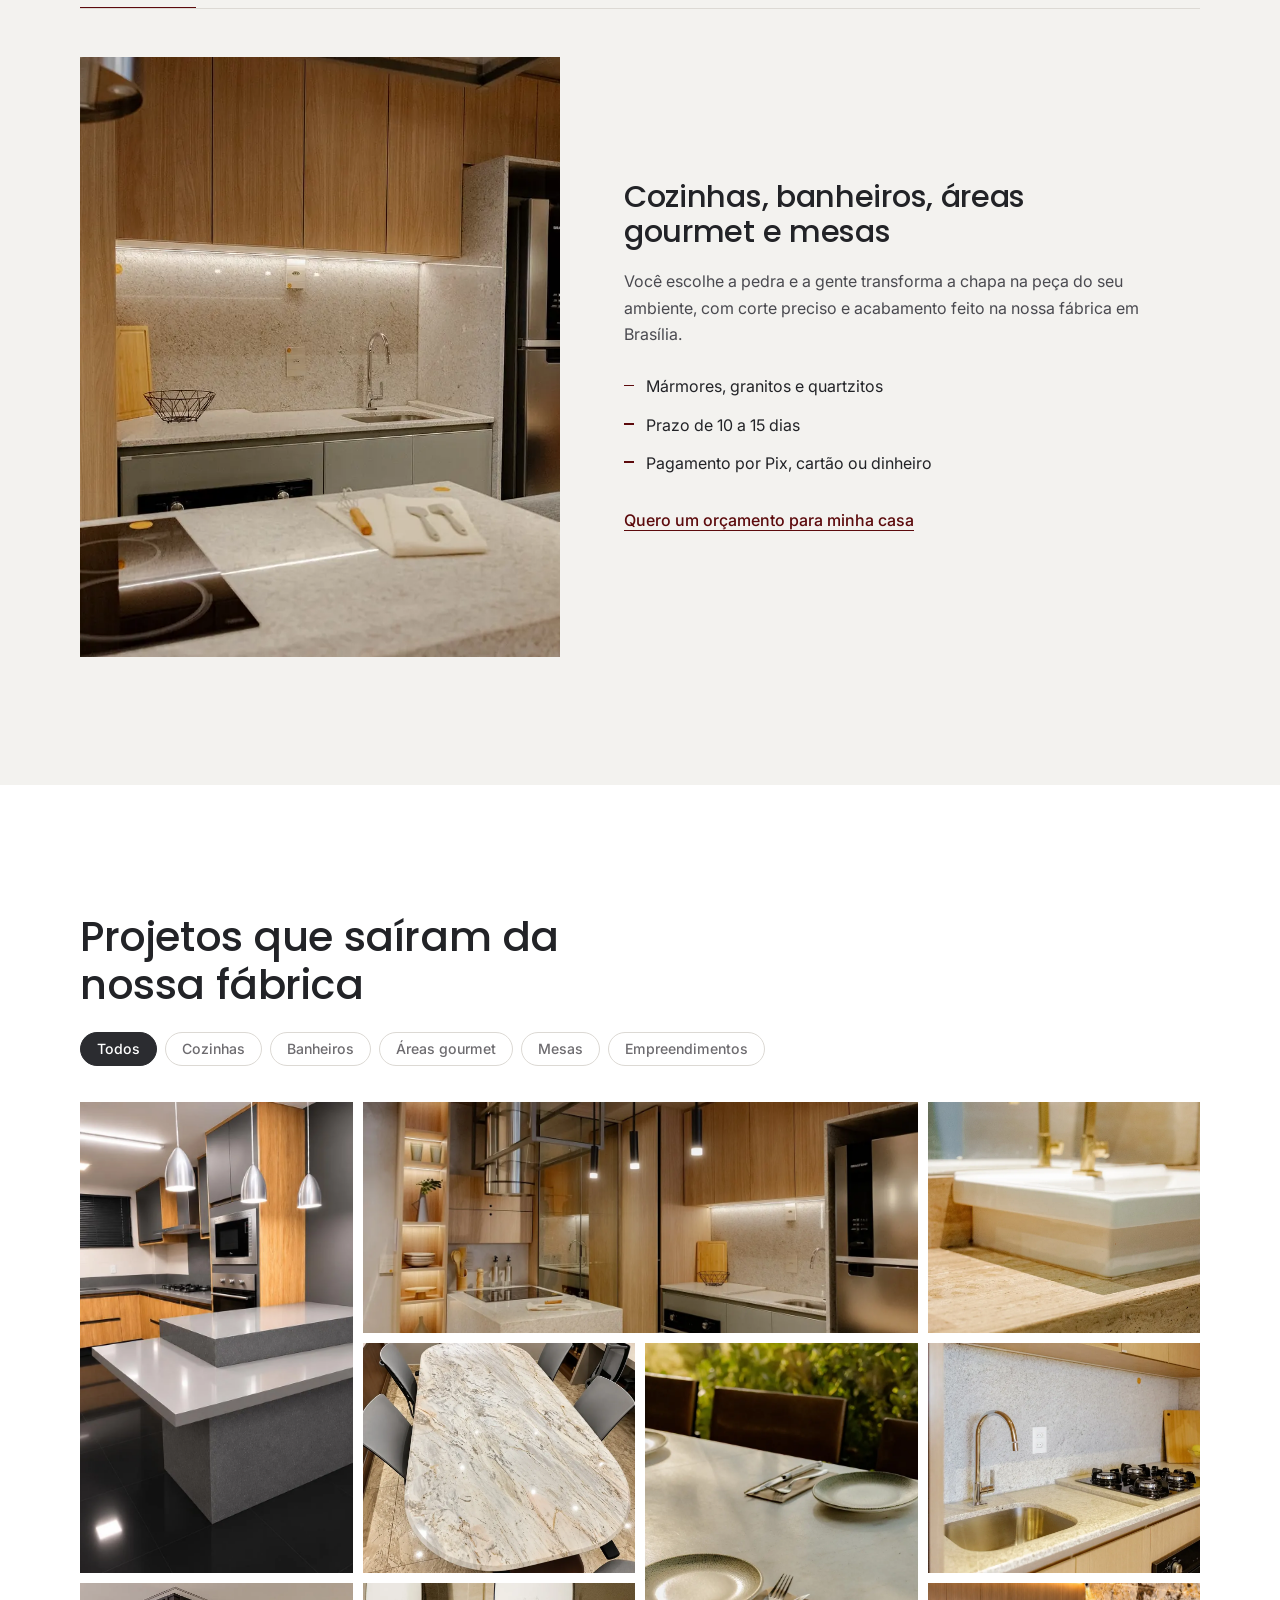
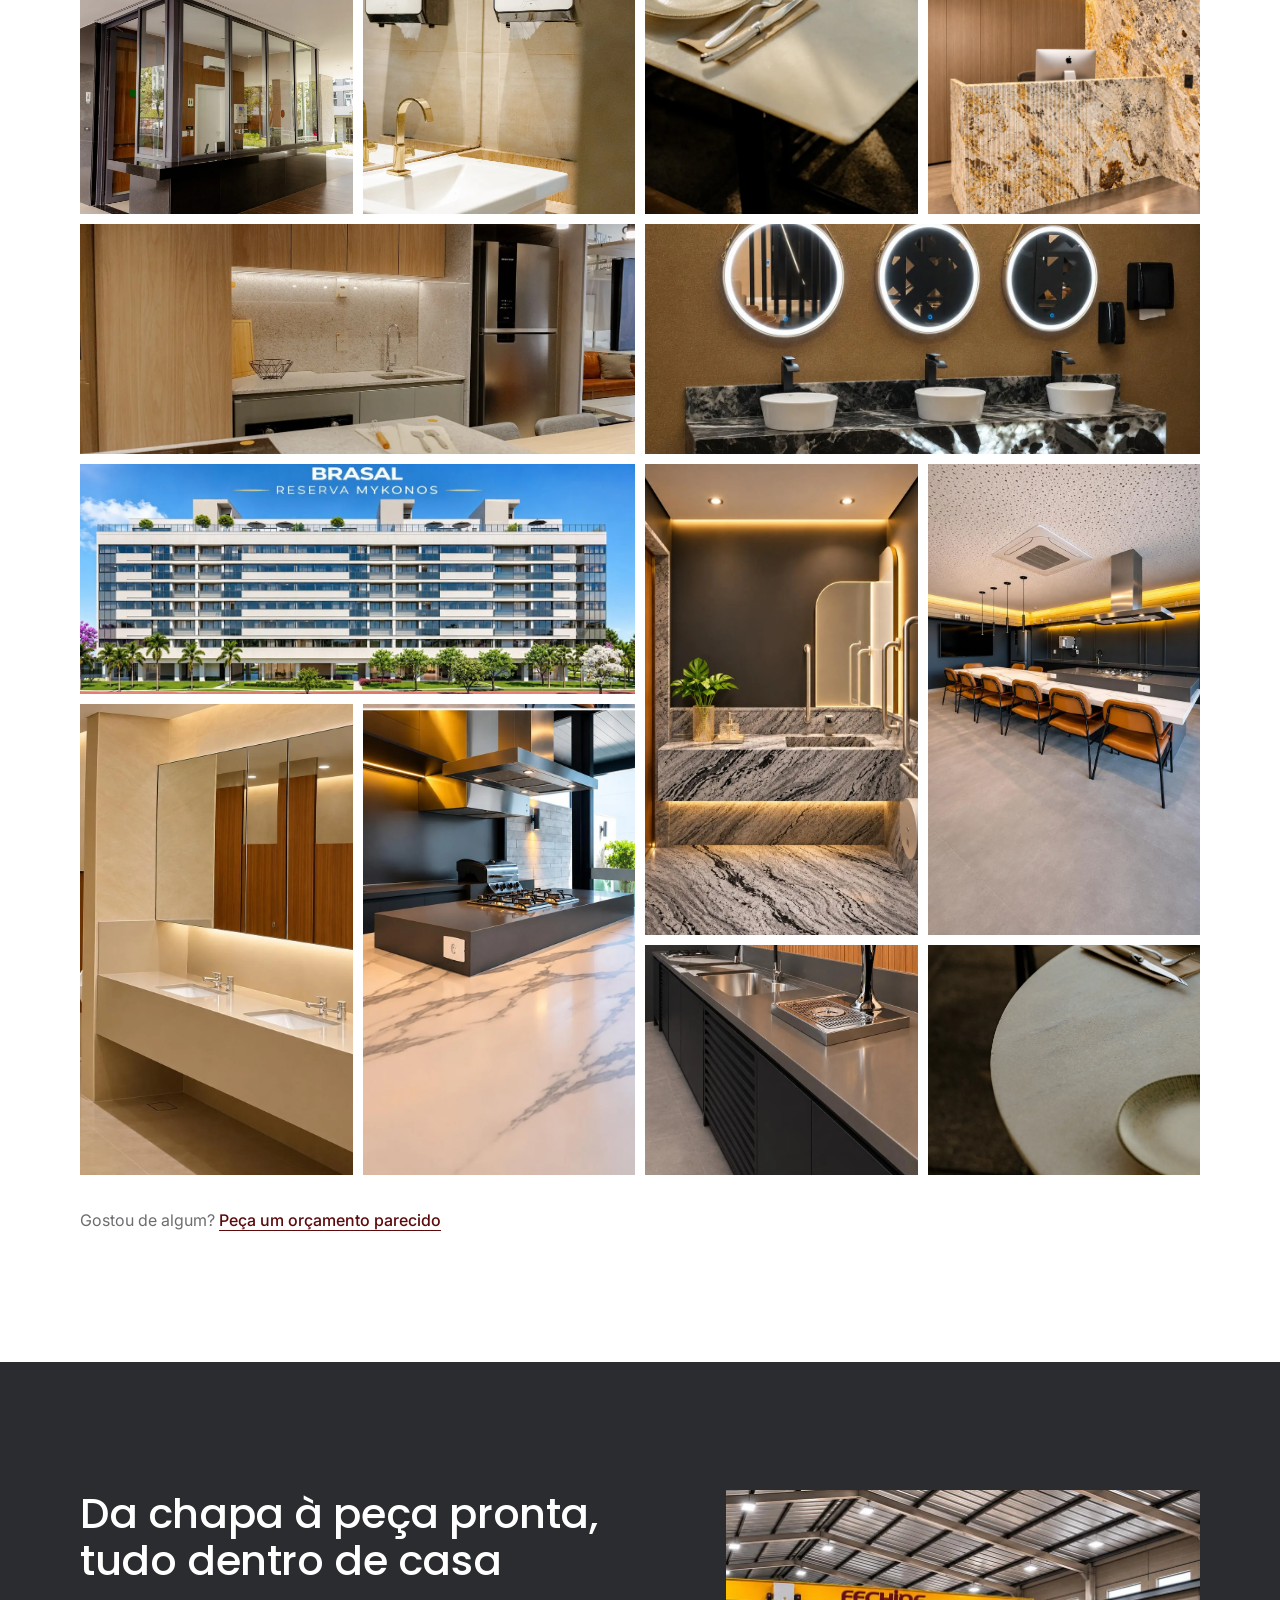
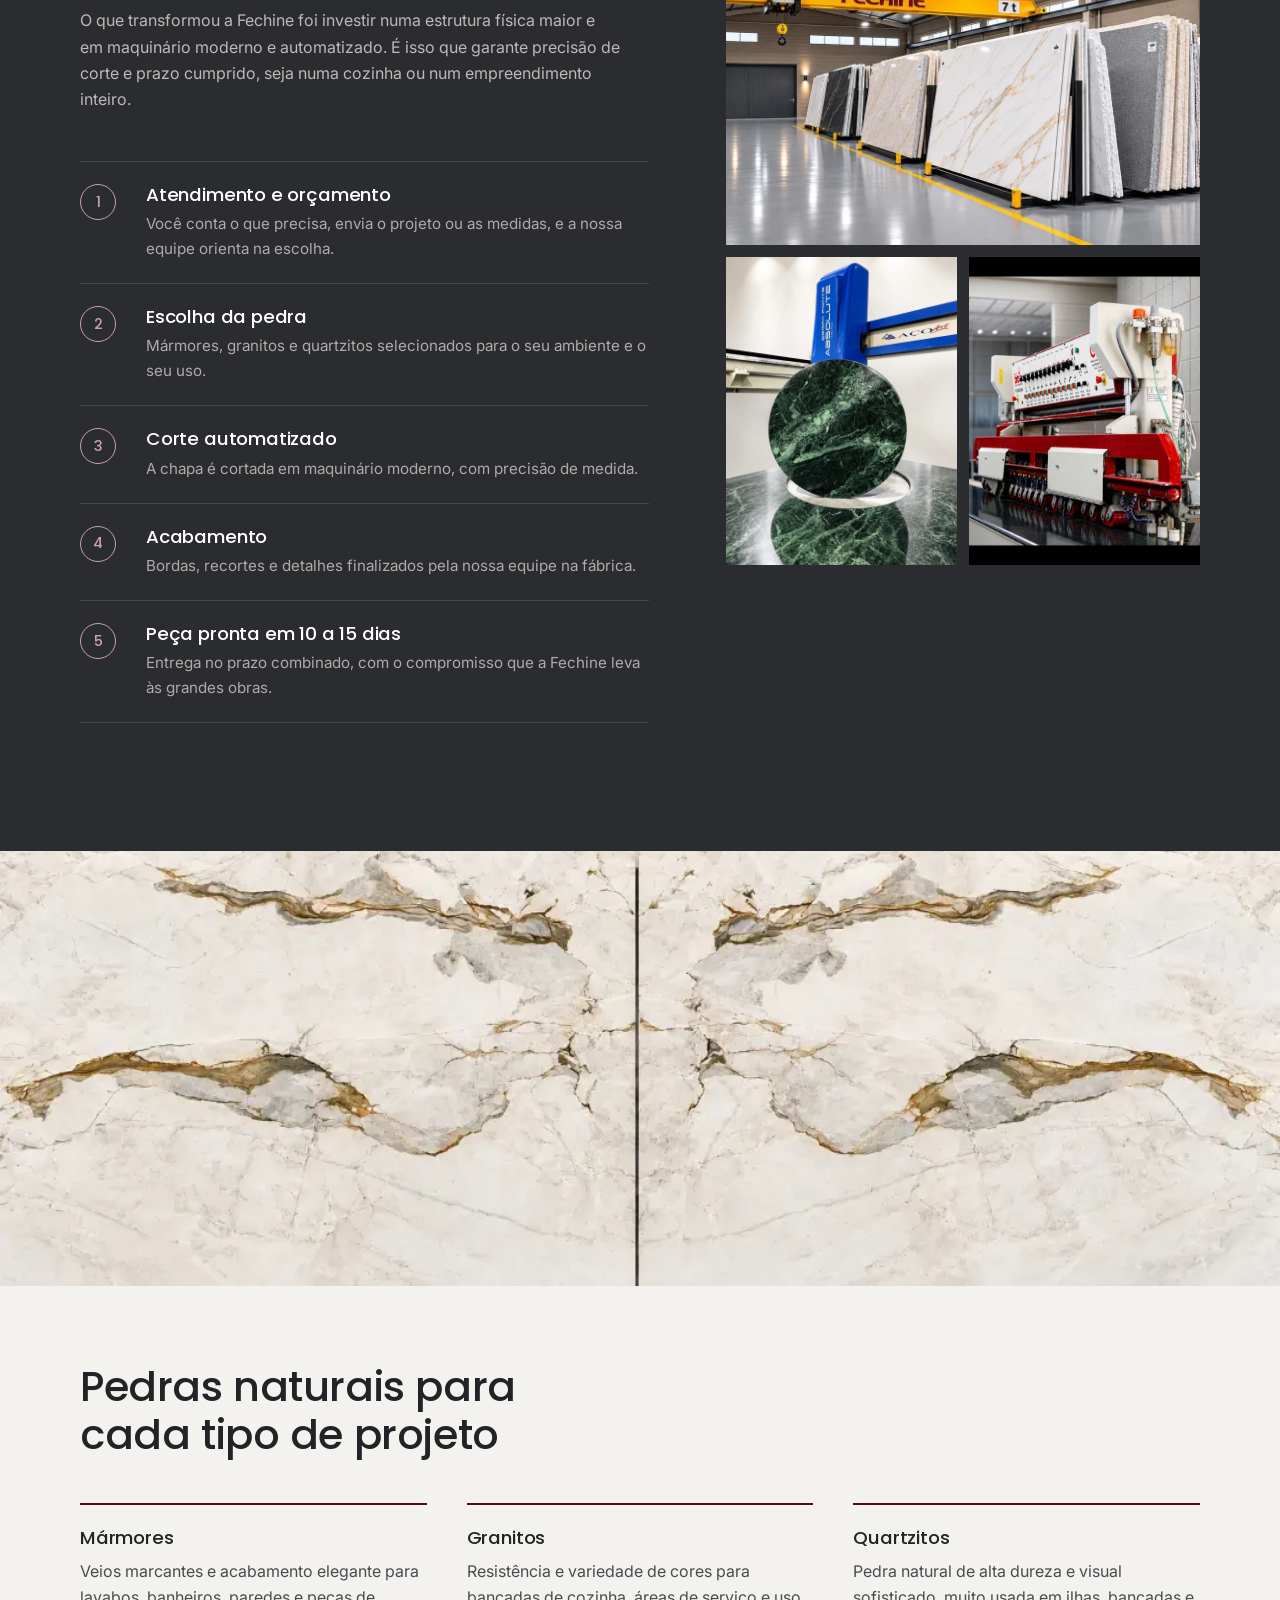
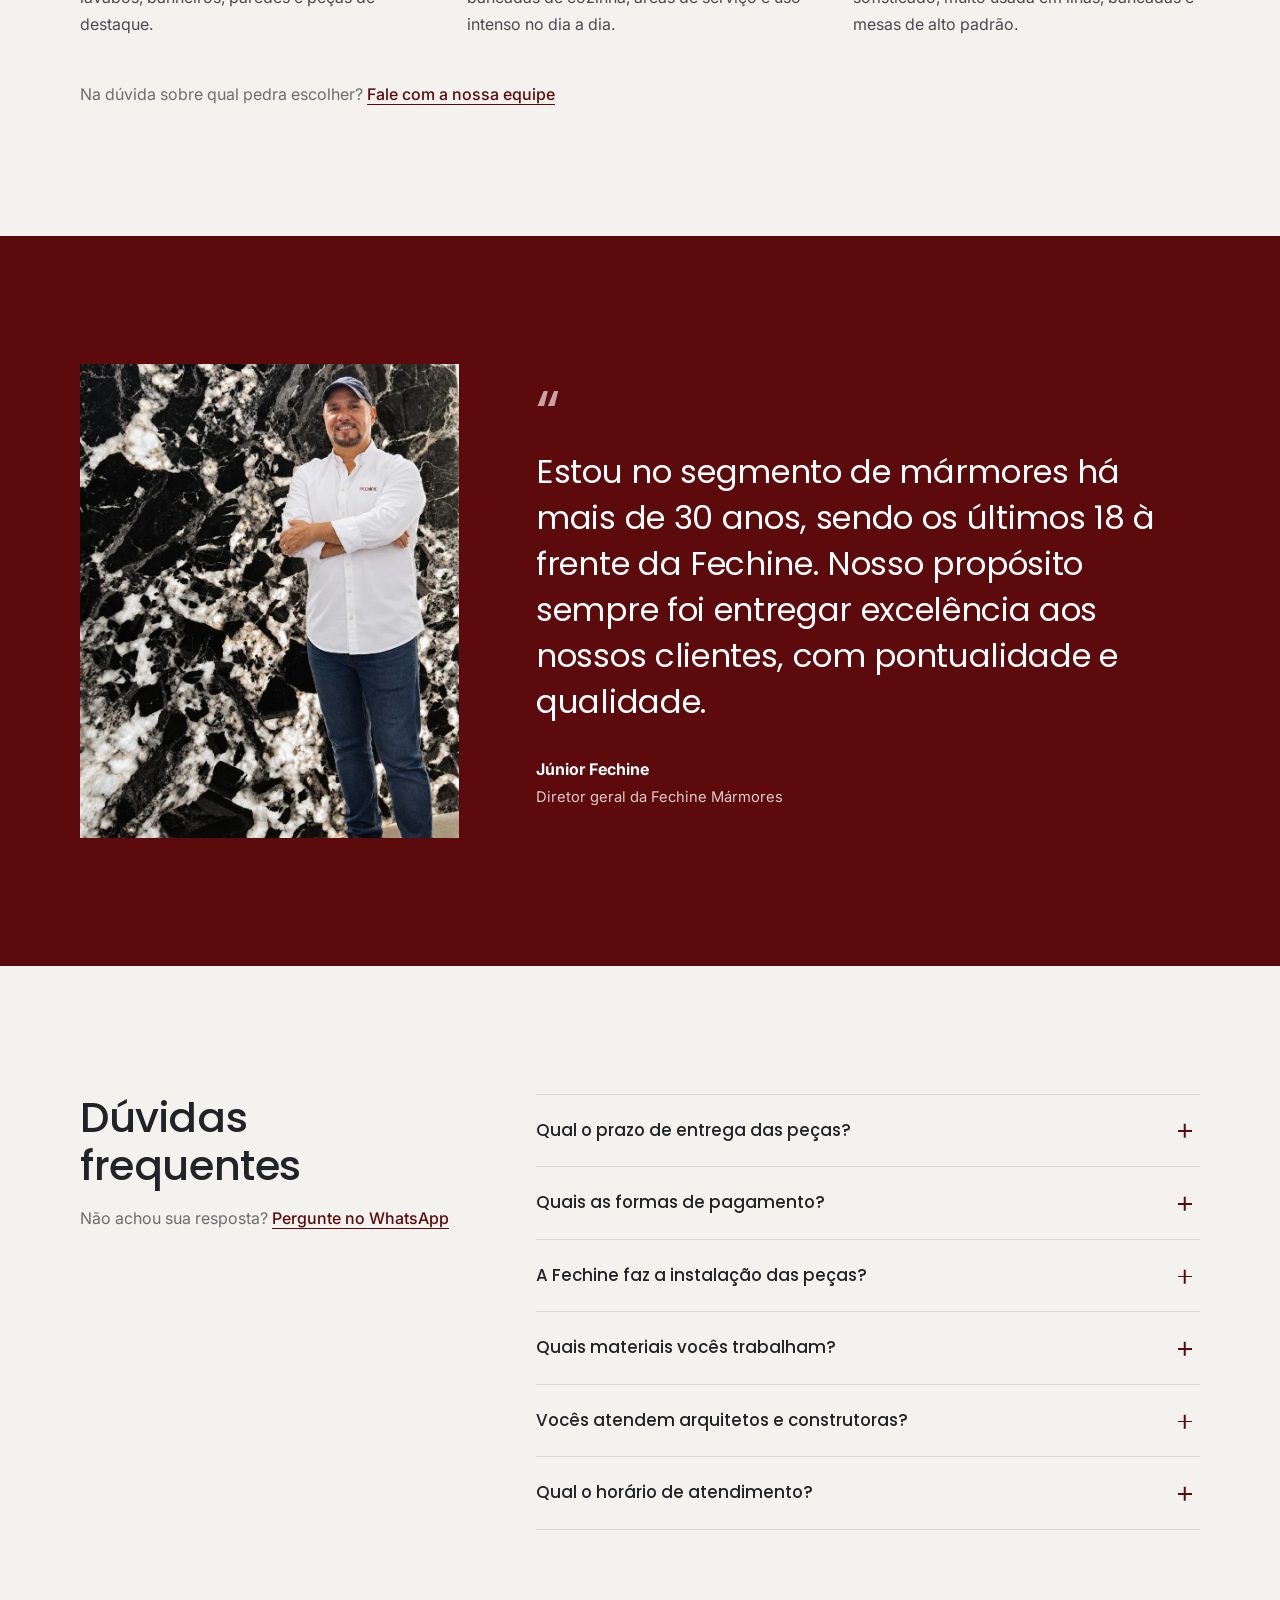
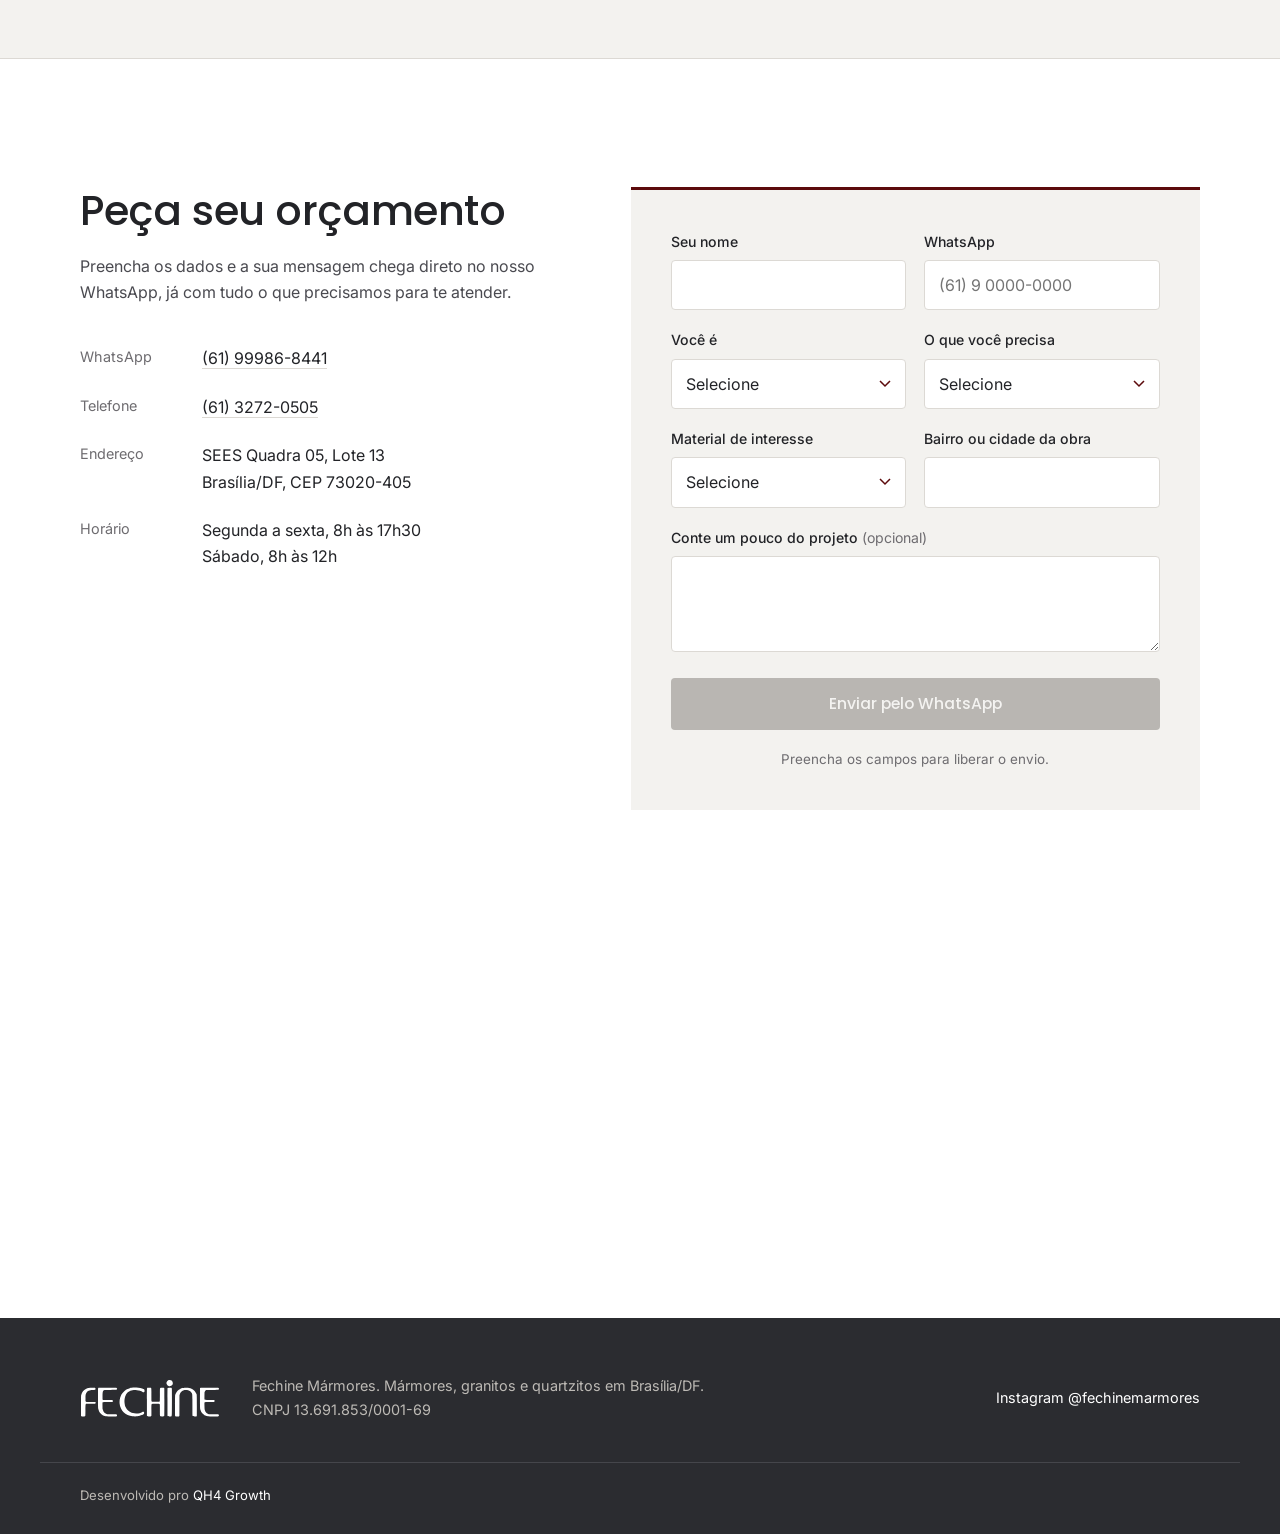
==== commit 0585af76: "Adiciona fotos do cliente e logos dos parceiros - Parceiros: troca a lista em texto pelos logos das " ====
--- a/index.html
+++ b/index.html
@@ -30,7 +30,7 @@
 <link rel="preconnect" href="https://fonts.googleapis.com">
 <link rel="preconnect" href="https://fonts.gstatic.com" crossorigin>
 <link href="https://fonts.googleapis.com/css2?family=Inter:wght@400;500;600&family=Poppins:wght@400;500;600&display=swap" rel="stylesheet">
-<link rel="stylesheet" href="assets/css/style.css">
+<link rel="stylesheet" href="assets/css/style.css?v=20261106">
 
 <!-- Google Tag Manager: troque GTM-XXXXXXX pelo ID real (o loader ignora enquanto tiver X) -->
 <script>
@@ -142,14 +142,15 @@
     <div class="cont">
       <h2 id="parceiros-titulo" class="parceiros__titulo reveal">Construtoras que confiam na Fechine</h2>
       <ul class="parceiros__lista reveal">
-        <li>Brasal</li>
-        <li>Attos</li>
-        <li>Tecna</li>
-        <li>Linea G</li>
-        <li>Habitar</li>
-        <li>Lotus</li>
-        <li>Base</li>
-        <li>Apex</li>
+        <li><img style="--h:48px" src="assets/img/parceiros/brasal.webp" alt="Brasal Incorporações" width="118" height="48" loading="lazy"></li>
+        <li><img style="--h:34px" src="assets/img/parceiros/attos.webp" alt="Attos" width="94" height="34" loading="lazy"></li>
+        <li><img style="--h:50px" src="assets/img/parceiros/tecna.webp" alt="Tecna Home" width="80" height="50" loading="lazy"></li>
+        <li><img style="--h:34px" src="assets/img/parceiros/soltec.webp" alt="Soltec Engenharia" width="110" height="34" loading="lazy"></li>
+        <li><img style="--h:50px" src="assets/img/parceiros/lineag.webp" alt="Linea G" width="86" height="50" loading="lazy"></li>
+        <li><img style="--h:30px" src="assets/img/parceiros/habitar.webp" alt="Habitar" width="156" height="30" loading="lazy"></li>
+        <li><img style="--h:32px" src="assets/img/parceiros/lotus.webp" alt="Lotus" width="114" height="32" loading="lazy"></li>
+        <li><img style="--h:40px" src="assets/img/parceiros/base.webp" alt="Base" width="82" height="40" loading="lazy"></li>
+        <li><img style="--h:28px" src="assets/img/parceiros/apex.webp" alt="Apex" width="104" height="28" loading="lazy"></li>
       </ul>
     </div>
   </section>
@@ -198,7 +199,7 @@
         </article>
 
         <article class="painel" role="tabpanel" id="painel-construtora" aria-labelledby="aba-construtora" hidden>
-          <figure class="painel__img"><img src="assets/img/empreendimento.webp" alt="Empreendimento residencial em Brasília" width="1280" height="720" loading="lazy"></figure>
+          <figure class="painel__img"><img src="assets/img/brasal-auster.webp" alt="Empreendimento Auster, da Brasal Incorporações, em Brasília" width="1280" height="855" loading="lazy"></figure>
           <div class="painel__txt">
             <h3>Estrutura de fornecedor de obra grande</h3>
             <p>Há anos a Fechine fornece e beneficia pedras para grandes construtoras de Brasília. Estrutura física ampliada e maquinário moderno para atender volume com qualidade.</p>
@@ -223,12 +224,14 @@
           <button class="filtro is-ativo" data-filtro="todos" aria-pressed="true">Todos</button>
           <button class="filtro" data-filtro="cozinha" aria-pressed="false">Cozinhas</button>
           <button class="filtro" data-filtro="banheiro" aria-pressed="false">Banheiros</button>
+          <button class="filtro" data-filtro="gourmet" aria-pressed="false">Áreas gourmet</button>
           <button class="filtro" data-filtro="mesa" aria-pressed="false">Mesas</button>
+          <button class="filtro" data-filtro="empreendimento" aria-pressed="false">Empreendimentos</button>
         </div>
       </div>
 
       <div class="galeria">
-        <button class="foto foto--alta" data-cat="cozinha" data-src="assets/img/cozinha-bancadas.webp"><img src="assets/img/cozinha-bancadas.webp" alt="Cozinha com bancadas em pedra cinza e pendentes" width="1050" height="1400" loading="lazy"></button>
+        <button class="foto foto--alta" data-cat="cozinha" data-src="assets/img/cozinha-ilha-quartzo-cinza.webp"><img src="assets/img/cozinha-ilha-quartzo-cinza.webp" alt="Cozinha com ilha em dois níveis revestida em pedra cinza" width="1024" height="1280" loading="lazy"></button>
         <button class="foto foto--larga" data-cat="cozinha" data-src="assets/img/cozinha-planejada.webp"><img src="assets/img/cozinha-planejada.webp" alt="Cozinha planejada com ilha em pedra natural" width="1400" height="933" loading="lazy"></button>
         <button class="foto" data-cat="banheiro" data-src="assets/img/lavatorio-travertino-1.webp"><img src="assets/img/lavatorio-travertino-1.webp" alt="Bancada de lavatório em travertino" width="1050" height="1400" loading="lazy"></button>
         <button class="foto" data-cat="mesa" data-src="assets/img/mesa-quartzito.webp"><img src="assets/img/mesa-quartzito.webp" alt="Mesa de jantar oval em pedra natural com veios" width="1080" height="1080" loading="lazy"></button>
@@ -237,6 +240,14 @@
         <button class="foto" data-cat="cozinha" data-src="assets/img/bancada-ilha-escura.webp"><img src="assets/img/bancada-ilha-escura.webp" alt="Ilha revestida em pedra escura" width="1050" height="1400" loading="lazy"></button>
         <button class="foto foto--larga" data-cat="cozinha" data-src="assets/img/cozinha-ilha.webp"><img src="assets/img/cozinha-ilha.webp" alt="Cozinha com ilha em pedra e cooktop" width="1400" height="933" loading="lazy"></button>
         <button class="foto" data-cat="banheiro" data-src="assets/img/lavatorio-travertino-3.webp"><img src="assets/img/lavatorio-travertino-3.webp" alt="Lavatório com bancada em pedra e cuba branca" width="1050" height="1400" loading="lazy"></button>
+        <button class="foto foto--larga" data-cat="banheiro" data-src="assets/img/lavatorio-triplo-granito.webp"><img src="assets/img/lavatorio-triplo-granito.webp" alt="Bancada suspensa em granito preto e branco com três cubas e iluminação embutida" width="1280" height="960" loading="lazy"></button>
+        <button class="foto foto--larga" data-cat="empreendimento" data-src="assets/img/brasal-reserva-mykonos.webp"><img src="assets/img/brasal-reserva-mykonos.webp" alt="Empreendimento Reserva Mykonos, da Brasal Incorporações" width="1280" height="542" loading="lazy"></button>
+        <button class="foto foto--alta" data-cat="banheiro" data-src="assets/img/lavabo-granito-iluminado.webp"><img src="assets/img/lavabo-granito-iluminado.webp" alt="Lavabo revestido em granito com bancada iluminada" width="961" height="1280" loading="lazy"></button>
+        <button class="foto" data-cat="empreendimento" data-src="assets/img/recepcao-granito-ripado.webp"><img src="assets/img/recepcao-granito-ripado.webp" alt="Balcão de recepção ripado em granito dourado com parede na mesma pedra" width="1209" height="1280" loading="lazy"></button>
+        <button class="foto foto--alta" data-cat="gourmet" data-src="assets/img/espaco-gourmet-mesa.webp"><img src="assets/img/espaco-gourmet-mesa.webp" alt="Espaço gourmet com bancada e mesa em pedra clara" width="767" height="1280" loading="lazy"></button>
+        <button class="foto foto--alta" data-cat="banheiro" data-src="assets/img/banheiro-coletivo-bancada.webp"><img src="assets/img/banheiro-coletivo-bancada.webp" alt="Bancada contínua em pedra bege para banheiro coletivo" width="1241" height="1268" loading="lazy"></button>
+        <button class="foto foto--alta" data-cat="gourmet" data-src="assets/img/gourmet-cooktop-bancada.webp"><img src="assets/img/gourmet-cooktop-bancada.webp" alt="Área gourmet com ilha de cooktop e bancada em pedra com veios" width="767" height="1280" loading="lazy"></button>
+        <button class="foto" data-cat="gourmet" data-src="assets/img/gourmet-bancada-chopeira.webp"><img src="assets/img/gourmet-bancada-chopeira.webp" alt="Bancada gourmet em pedra escura com cuba e chopeira" width="767" height="1280" loading="lazy"></button>
         <button class="foto" data-cat="mesa" data-src="assets/img/mesa-externa-2.webp"><img src="assets/img/mesa-externa-2.webp" alt="Detalhe de mesa redonda em pedra" width="1050" height="1400" loading="lazy"></button>
       </div>
       <p class="projetos__rodape reveal">Gostou de algum? <a href="#orcamento" class="link" data-track="cta_projetos">Peça um orçamento parecido</a></p>
@@ -259,8 +270,8 @@
         </ol>
       </div>
       <div class="estrutura__fotos">
-        <figure class="reveal"><img src="assets/img/maquina-disco-1.webp" alt="Disco de corte da máquina automatizada sobre a chapa" width="1050" height="1400" loading="lazy"></figure>
-        <figure class="reveal"><img src="assets/img/maquina-painel.webp" alt="Painel de comando da máquina de corte" width="1050" height="1400" loading="lazy"></figure>
+        <figure class="reveal"><img src="assets/img/fabrica-galpao-chapas.webp" alt="Galpão da fábrica da Fechine com chapas de pedra e ponte rolante" width="1280" height="720" loading="lazy"></figure>
+        <figure class="reveal"><img src="assets/img/corte-disco-marmore-verde.webp" alt="Disco de mármore verde recém-cortado na máquina automatizada" width="968" height="1280" loading="lazy"></figure>
         <figure class="reveal"><img src="assets/img/acabamento-artesao.webp" alt="Profissional da Fechine fazendo o acabamento de uma peça" width="1050" height="1400" loading="lazy"></figure>
       </div>
     </div>
@@ -292,7 +303,7 @@
   <!-- FUNDADOR -->
   <section class="fundador" aria-label="Palavra do fundador">
     <div class="cont fundador__grid">
-      <figure class="fundador__img reveal"><img src="assets/img/lavatorio-travertino-2.webp" alt="Detalhe de bancada em pedra com metais dourados" width="1050" height="1400" loading="lazy"></figure>
+      <figure class="fundador__img reveal"><img src="assets/img/junior-fechine.webp" alt="Júnior Fechine, diretor geral da Fechine Mármores, em frente a uma chapa de granito" width="853" height="1280" loading="lazy"></figure>
       <blockquote class="fundador__citacao reveal">
         <p>Estou no segmento de mármores há mais de 30 anos, sendo os últimos 18 à frente da Fechine. Nosso propósito sempre foi entregar excelência aos nossos clientes, com pontualidade e qualidade.</p>
         <footer><strong>Júnior Fechine</strong><span>Diretor geral da Fechine Mármores</span></footer>
--- a/assets/css/style.css
+++ b/assets/css/style.css
@@ -94,9 +94,11 @@
 /* Parceiros */
 .parceiros{padding:clamp(48px,6vw,72px) 0;background:var(--marmore);border-bottom:1px solid var(--linha)}
 .parceiros__titulo{max-width:none;margin:0 0 28px;text-align:center;font:500 .78rem/1.4 var(--f-txt);letter-spacing:.18em;text-transform:uppercase;color:var(--cinza)}
-.parceiros__lista{list-style:none;margin:0;padding:0;display:flex;flex-wrap:wrap;justify-content:center;gap:18px clamp(24px,3.4vw,48px)}
-.parceiros__lista li{font:500 clamp(1.05rem,1.6vw,1.35rem)/1 var(--f-tit);letter-spacing:.14em;text-transform:uppercase;color:var(--grafite);opacity:.72;transition:opacity .3s var(--ease),color .3s var(--ease)}
-.parceiros__lista li:hover{opacity:1;color:var(--bordo)}
+.parceiros__lista{list-style:none;margin:0 auto;padding:0;max-width:1080px;display:flex;flex-wrap:wrap;justify-content:center;align-items:center;gap:28px clamp(32px,4.4vw,64px)}
+.parceiros__lista li{display:flex;align-items:center;justify-content:center}
+.parceiros__lista img{display:block;height:var(--h);width:auto;opacity:.62;transition:opacity .3s var(--ease),transform .3s var(--ease)}
+.parceiros__lista li:hover img{opacity:1;transform:translateY(-2px)}
+@media (max-width:640px){.parceiros__lista{gap:22px 30px}.parceiros__lista img{height:calc(var(--h)*.78)}}
 
 /* Público */
 .publico{padding:var(--sec) 0}
@@ -169,7 +171,7 @@
 .fundador{background:var(--bordo);color:#fff;padding:var(--sec) 0}
 .fundador__grid{display:grid;grid-template-columns:4fr 7fr;gap:clamp(32px,6vw,96px);align-items:center}
 .fundador__img{margin:0;aspect-ratio:4/5;overflow:hidden}
-.fundador__img img{width:100%;height:100%;object-fit:cover}
+.fundador__img img{width:100%;height:100%;object-fit:cover;object-position:72% 6%}
 .fundador__citacao{margin:0}
 .fundador__citacao p{font:400 clamp(1.35rem,2.6vw,2.05rem)/1.4 var(--f-tit);letter-spacing:-.01em;max-width:30ch}
 .fundador__citacao p::before{content:"“";display:block;font-size:4rem;line-height:.7;color:var(--bordo-claro);margin-bottom:12px}
@@ -262,7 +264,7 @@
   .fatos__lista li:nth-child(n+3){border-top:1px solid var(--linha)}
   .painel,.fundador__grid,.orcamento__grid{grid-template-columns:1fr}
   .painel__img{aspect-ratio:4/3}
-  .fundador__img{aspect-ratio:16/10}
+  .fundador__img{aspect-ratio:1/1}
   .galeria{grid-template-columns:repeat(2,1fr);grid-auto-rows:42vw}
   .materiais__grid{grid-template-columns:1fr;gap:28px}
   .materiais__grid h2{margin-bottom:8px}
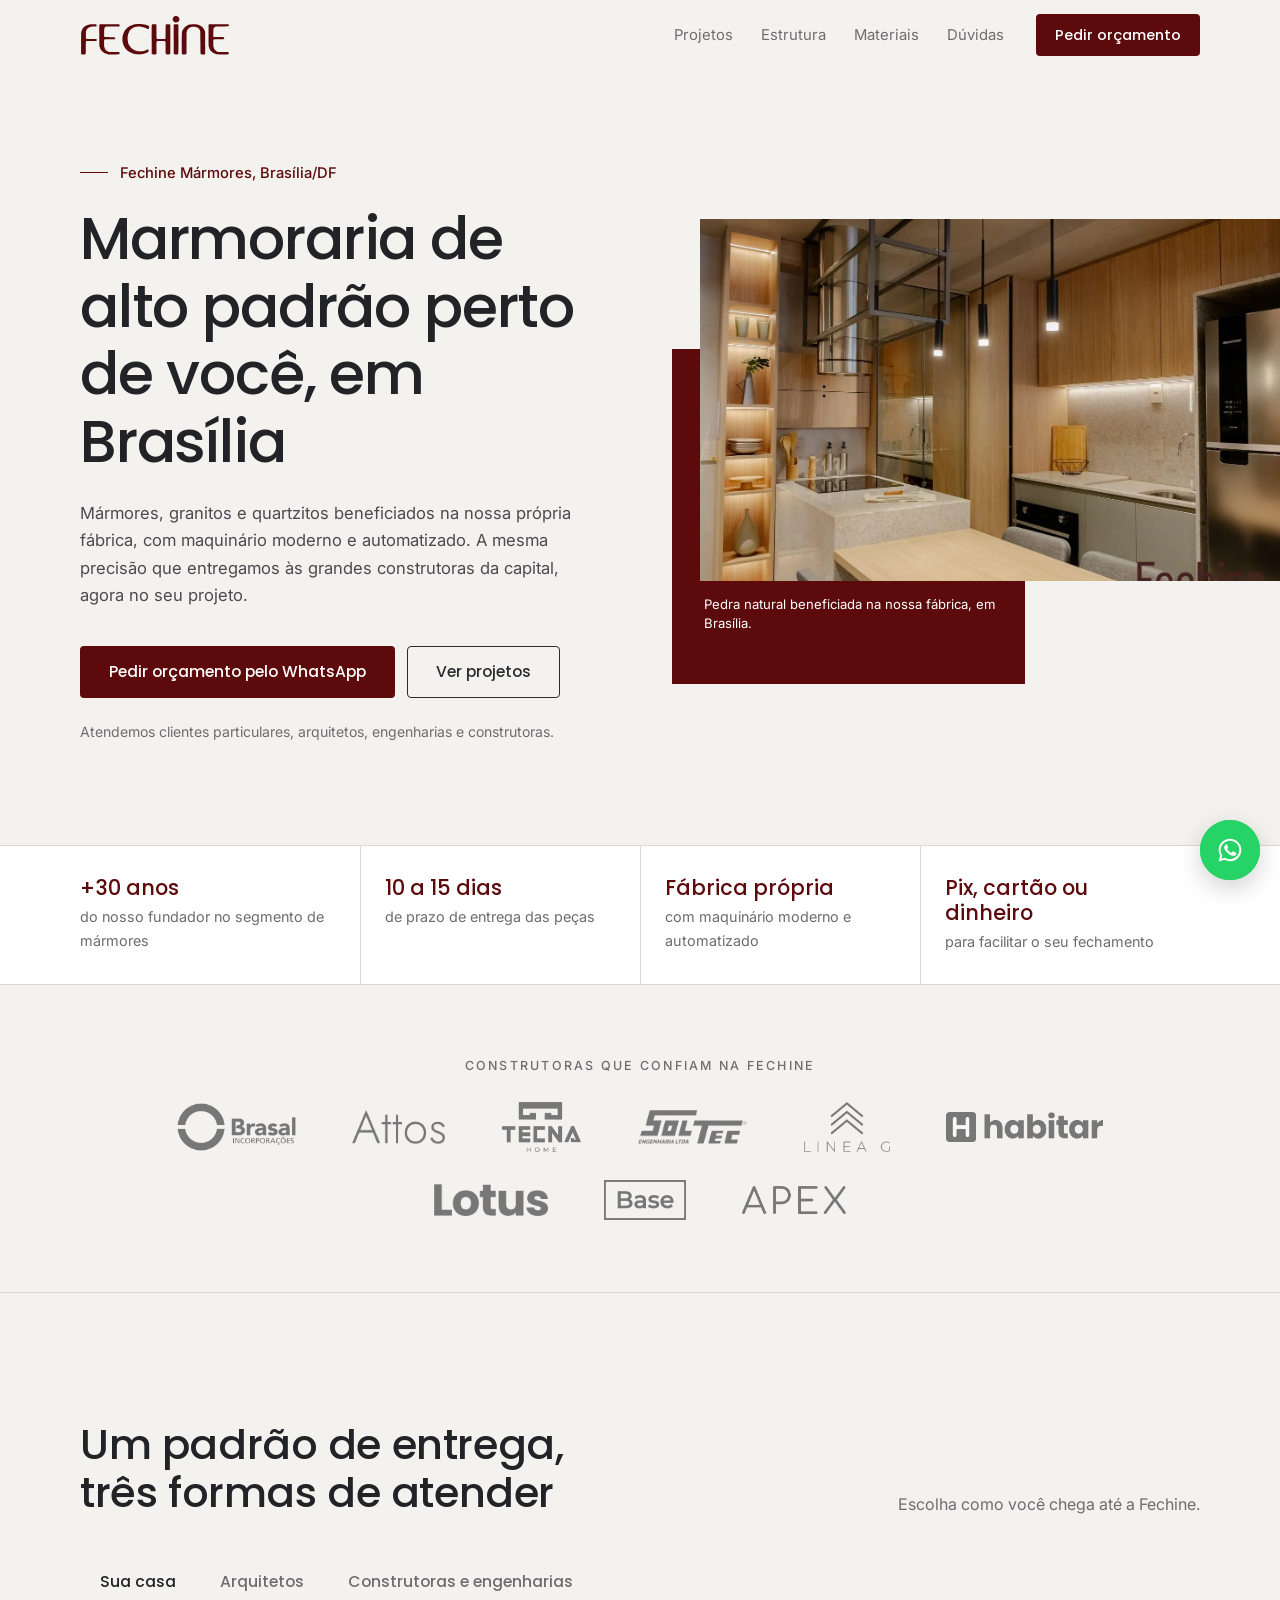
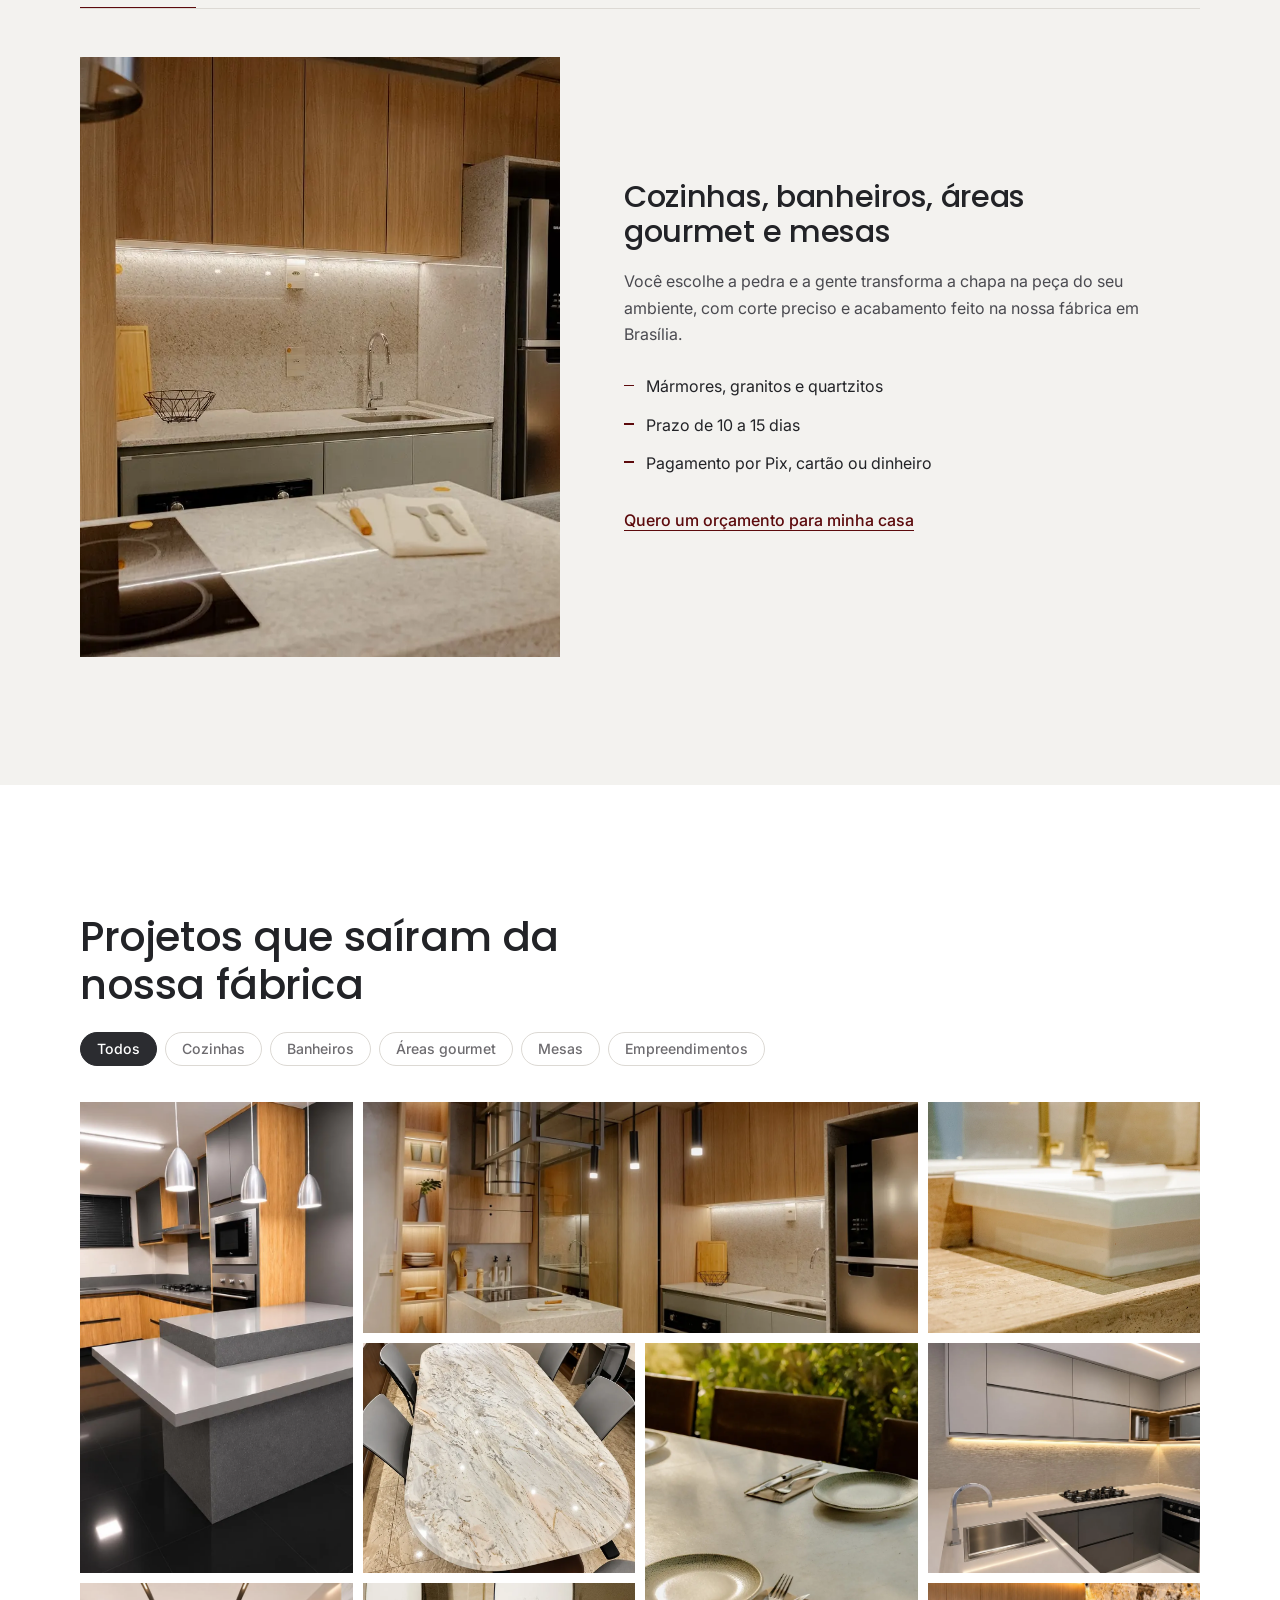
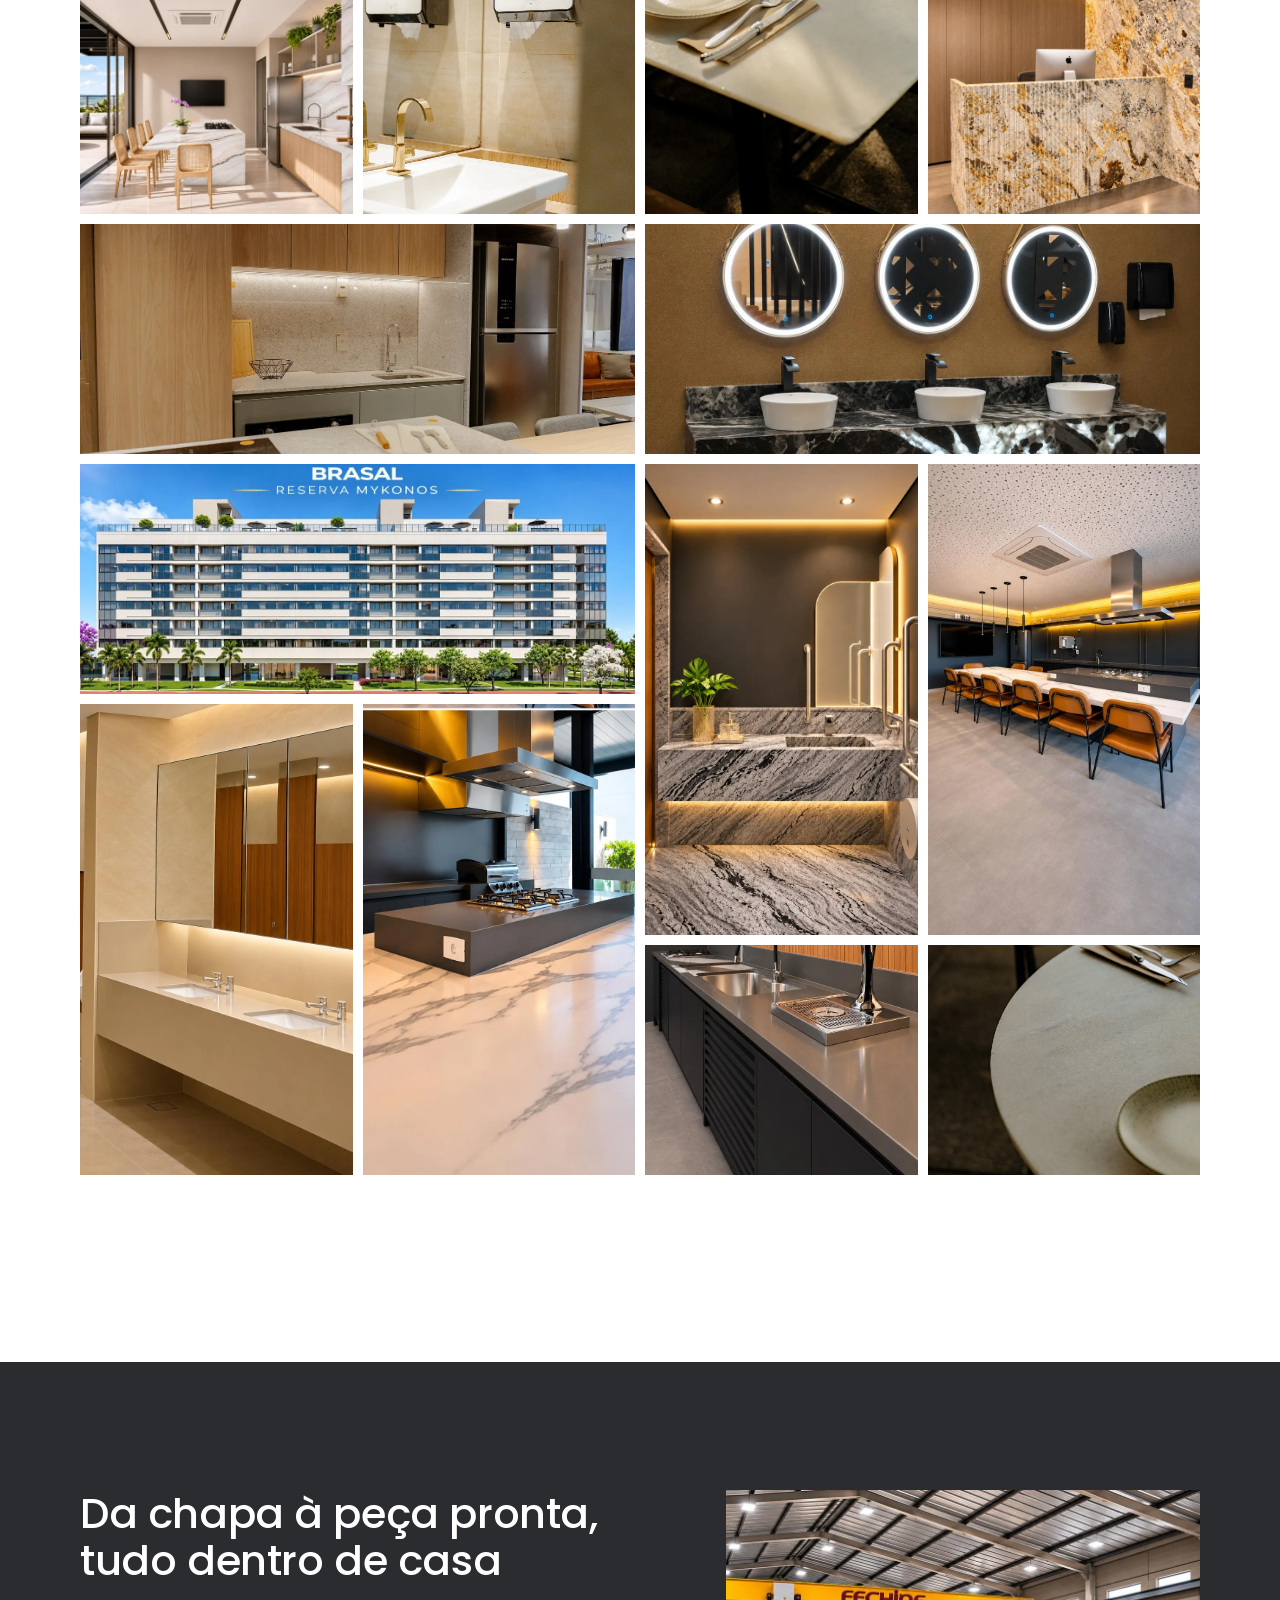
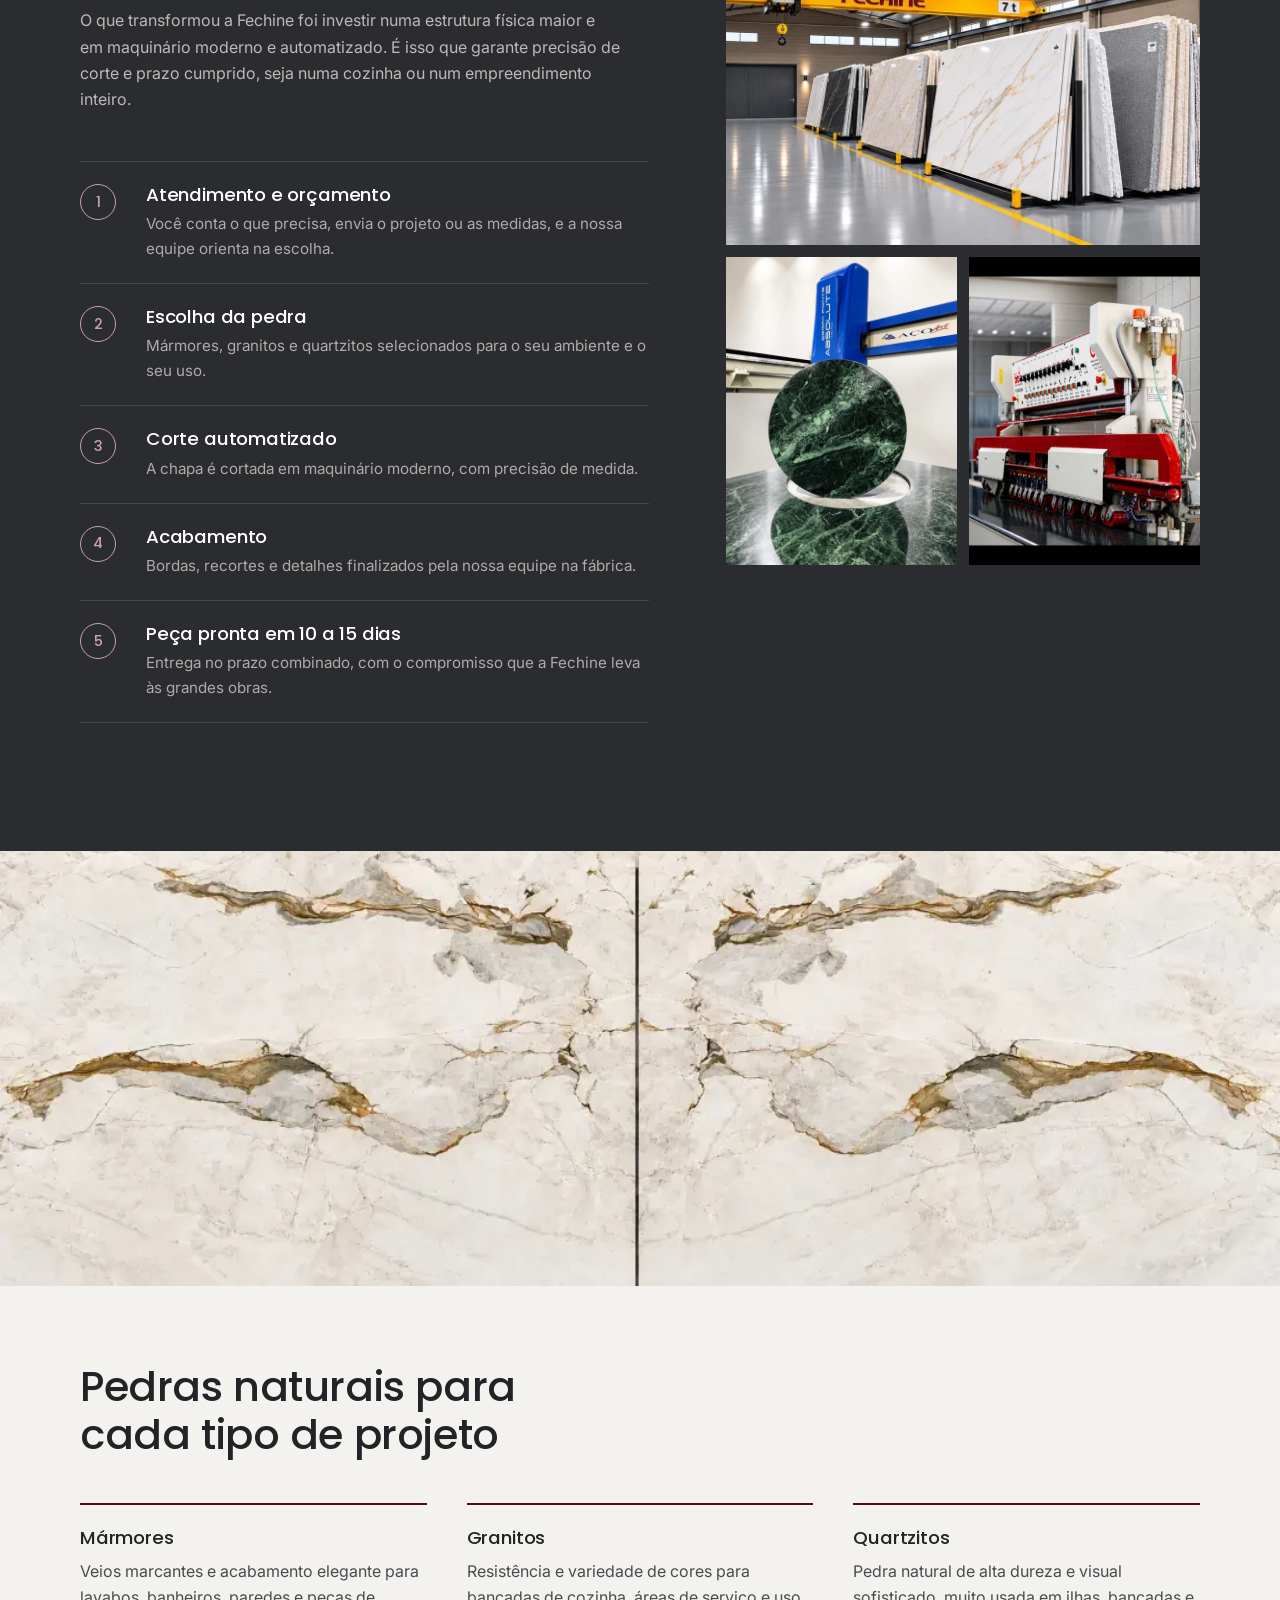
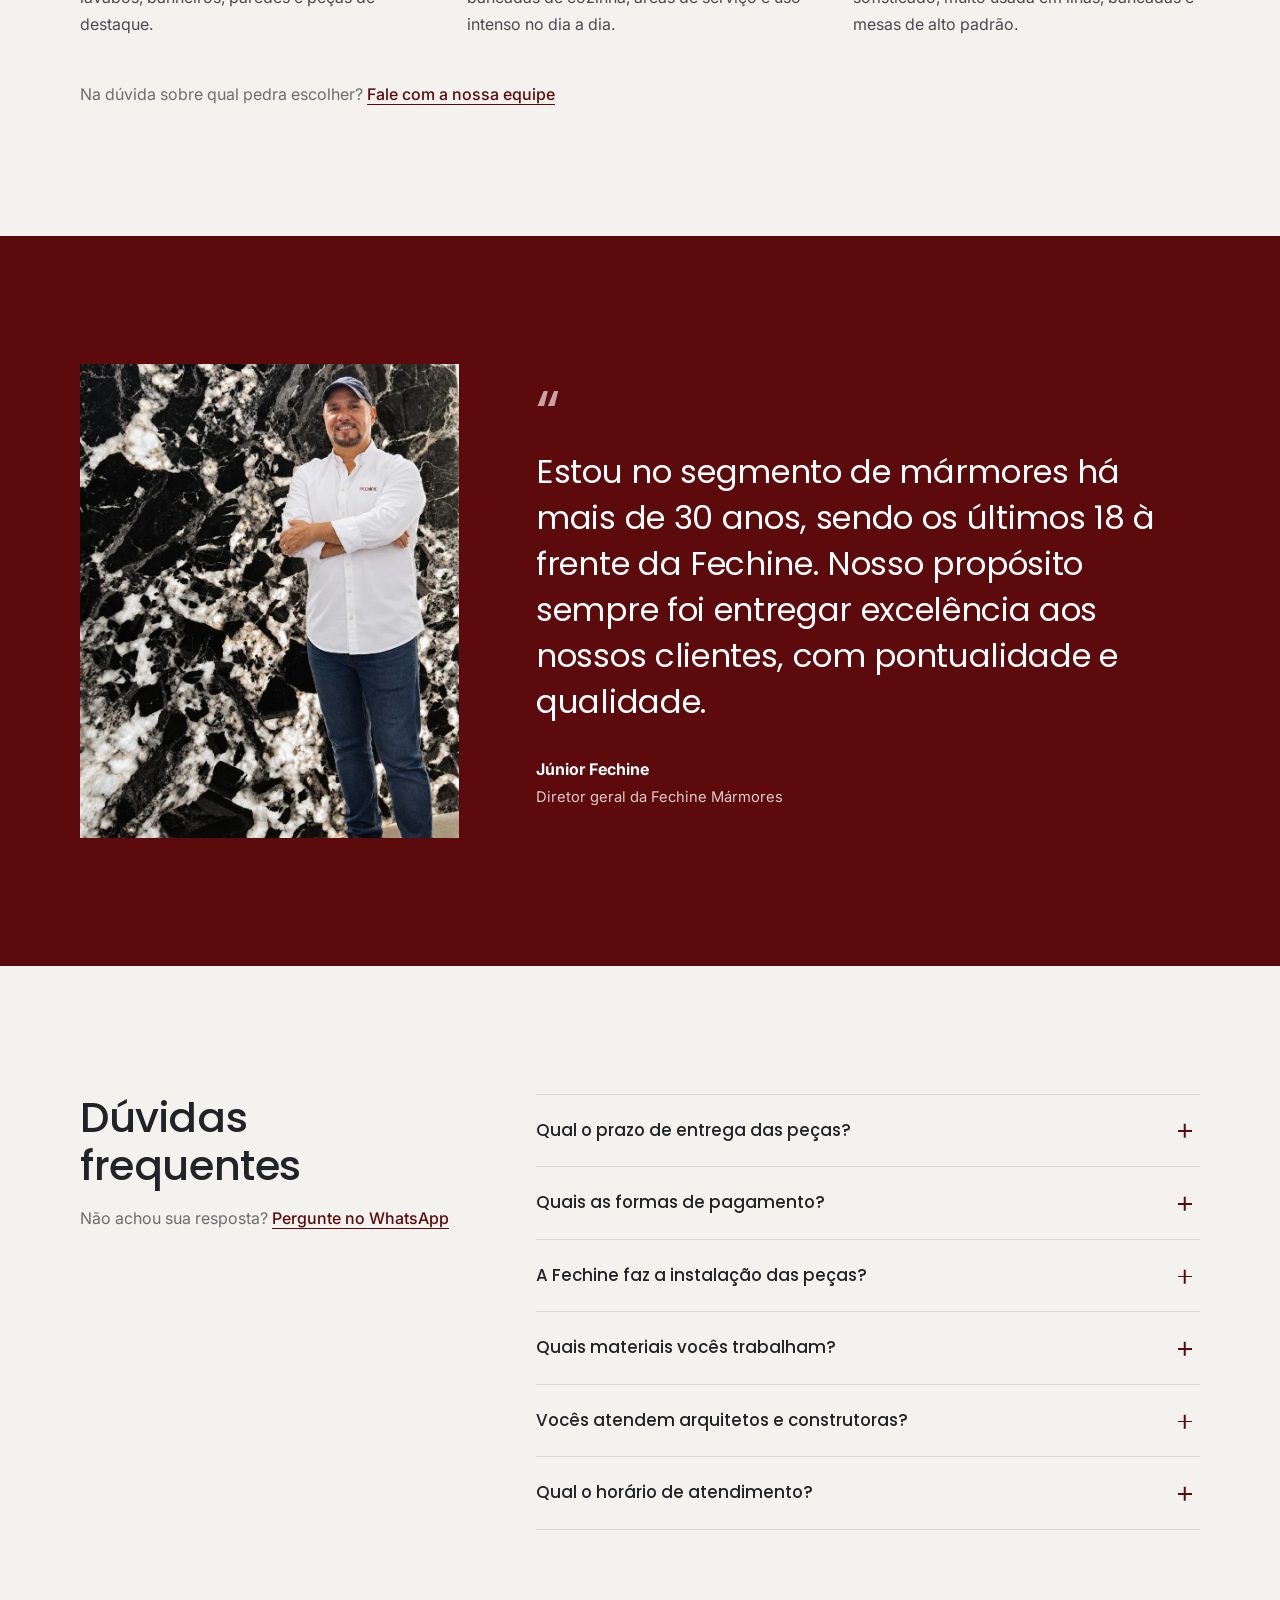
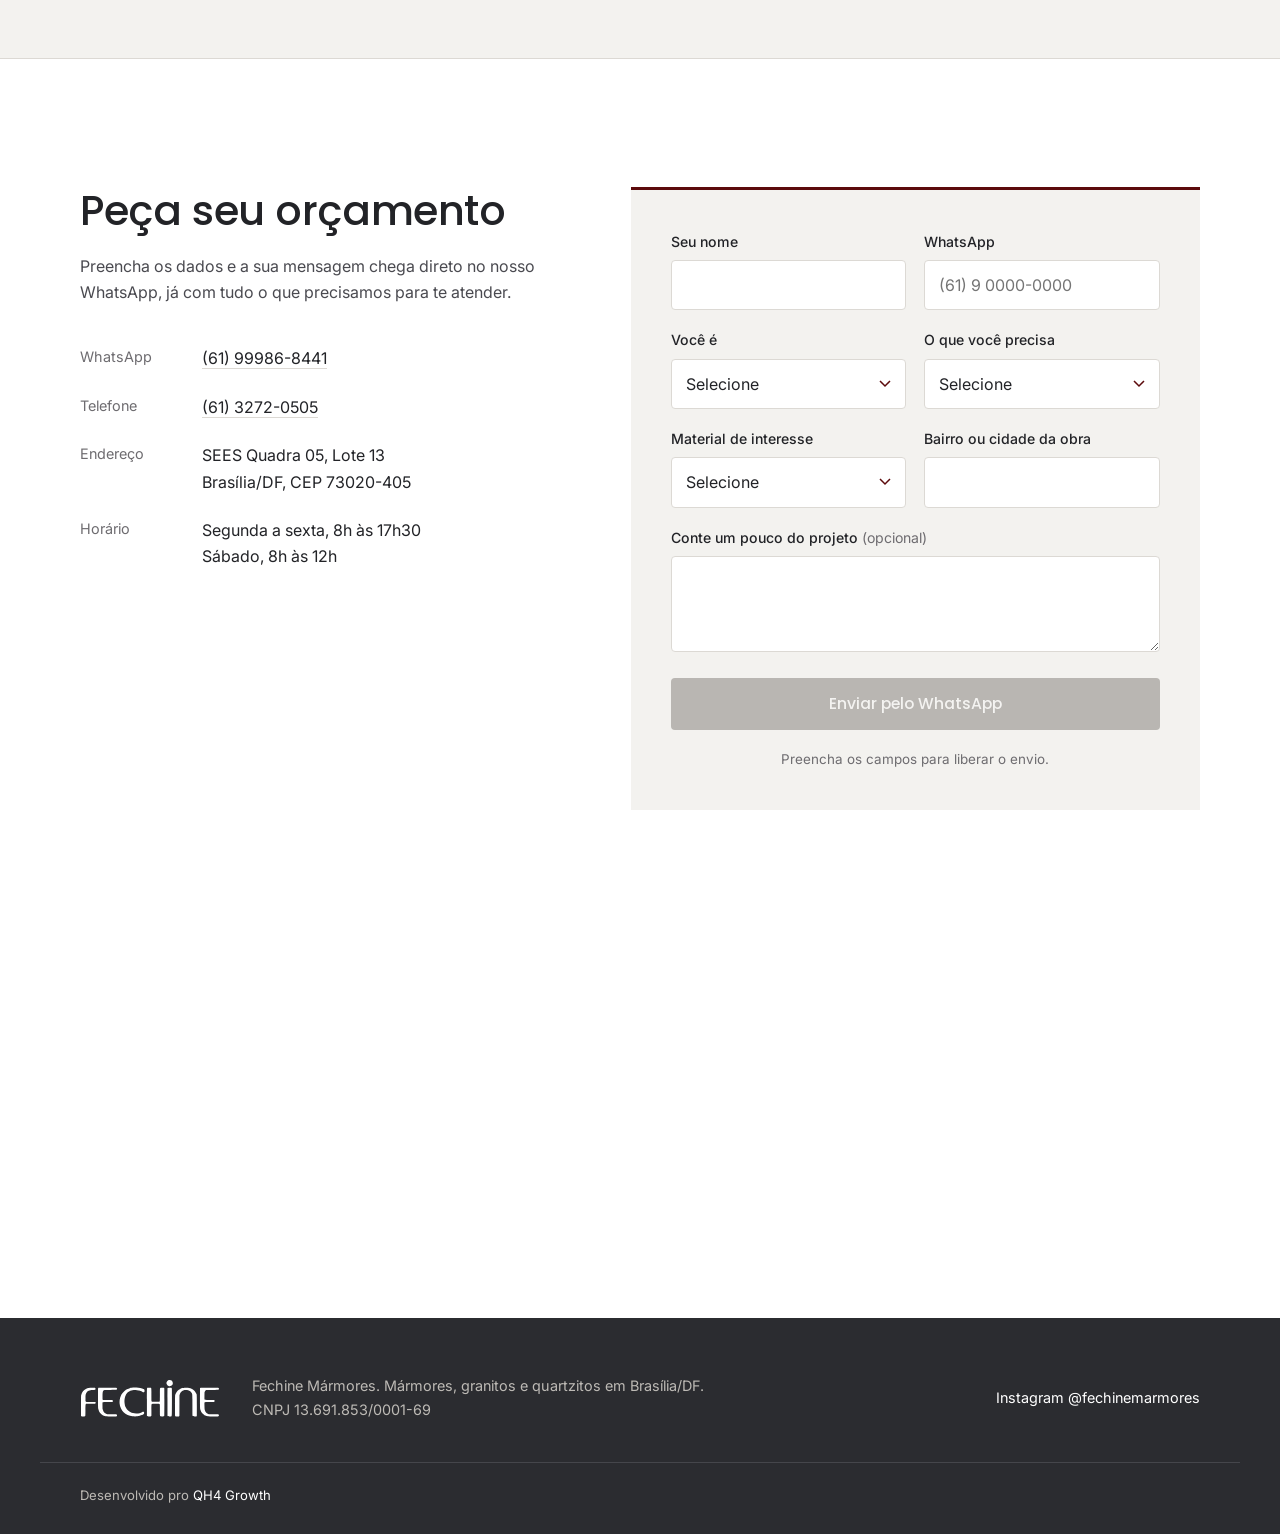
==== commit b7b1752e: "Troca duas fotos da galeria pelas novas enviadas pelo cliente Substitui cozinha-granito-1 e bancada-" ====
--- a/index.html
+++ b/index.html
@@ -236,8 +236,8 @@
         <button class="foto" data-cat="banheiro" data-src="assets/img/lavatorio-travertino-1.webp"><img src="assets/img/lavatorio-travertino-1.webp" alt="Bancada de lavatório em travertino" width="1050" height="1400" loading="lazy"></button>
         <button class="foto" data-cat="mesa" data-src="assets/img/mesa-quartzito.webp"><img src="assets/img/mesa-quartzito.webp" alt="Mesa de jantar oval em pedra natural com veios" width="1080" height="1080" loading="lazy"></button>
         <button class="foto foto--alta" data-cat="mesa" data-src="assets/img/mesa-externa-1.webp"><img src="assets/img/mesa-externa-1.webp" alt="Mesa em pedra clara em área externa" width="1050" height="1400" loading="lazy"></button>
-        <button class="foto" data-cat="cozinha" data-src="assets/img/cozinha-granito-1.webp"><img src="assets/img/cozinha-granito-1.webp" alt="Bancada e frontão de cozinha em granito claro" width="1080" height="1079" loading="lazy"></button>
-        <button class="foto" data-cat="cozinha" data-src="assets/img/bancada-ilha-escura.webp"><img src="assets/img/bancada-ilha-escura.webp" alt="Ilha revestida em pedra escura" width="1050" height="1400" loading="lazy"></button>
+        <button class="foto" data-cat="cozinha" data-src="assets/img/cozinha-cinza-led.webp"><img src="assets/img/cozinha-cinza-led.webp" alt="Cozinha em L com bancada clara em pedra, cooktop e iluminação de LED sob os armários" width="1240" height="1268" loading="lazy"></button>
+        <button class="foto" data-cat="gourmet" data-src="assets/img/gourmet-ilha-marmore.webp"><img src="assets/img/gourmet-ilha-marmore.webp" alt="Espaço gourmet com ilha e bancadas em pedra branca com veios cinza" width="1280" height="960" loading="lazy"></button>
         <button class="foto foto--larga" data-cat="cozinha" data-src="assets/img/cozinha-ilha.webp"><img src="assets/img/cozinha-ilha.webp" alt="Cozinha com ilha em pedra e cooktop" width="1400" height="933" loading="lazy"></button>
         <button class="foto" data-cat="banheiro" data-src="assets/img/lavatorio-travertino-3.webp"><img src="assets/img/lavatorio-travertino-3.webp" alt="Lavatório com bancada em pedra e cuba branca" width="1050" height="1400" loading="lazy"></button>
         <button class="foto foto--larga" data-cat="banheiro" data-src="assets/img/lavatorio-triplo-granito.webp"><img src="assets/img/lavatorio-triplo-granito.webp" alt="Bancada suspensa em granito preto e branco com três cubas e iluminação embutida" width="1280" height="960" loading="lazy"></button>
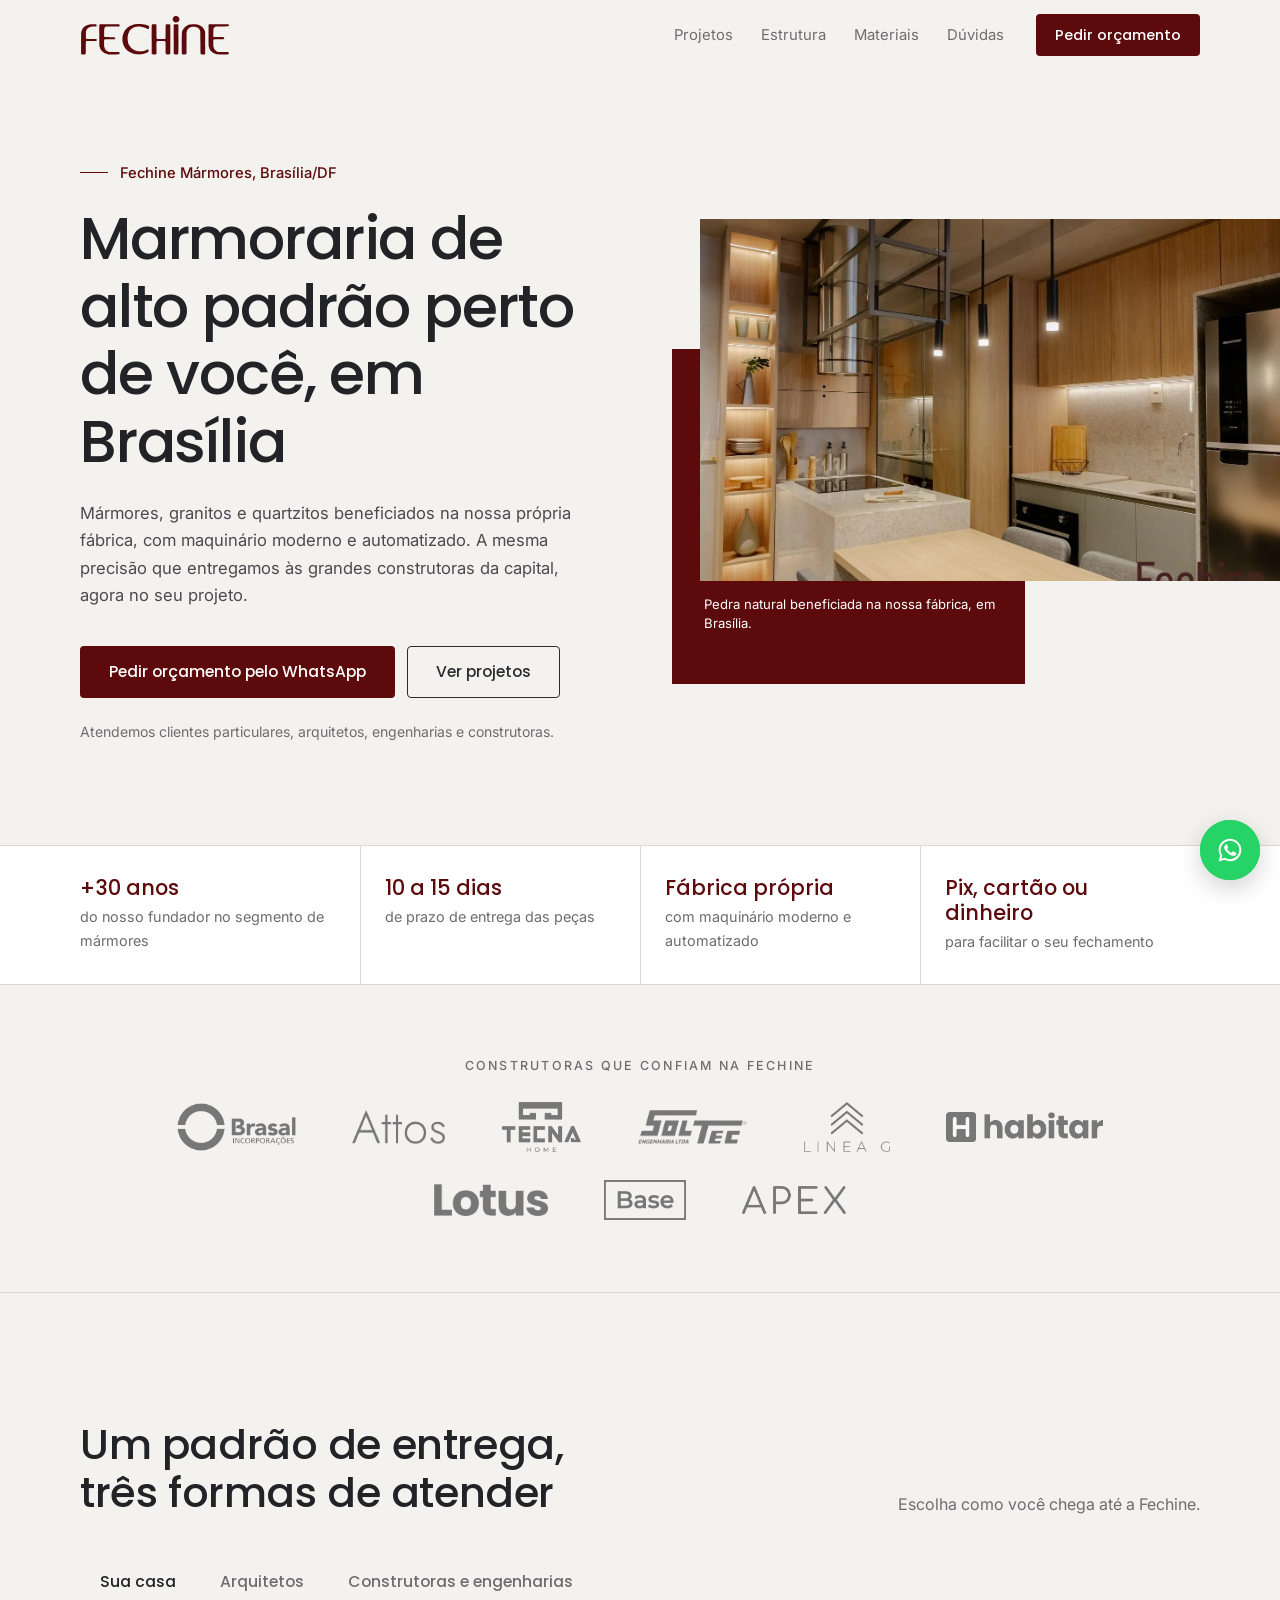
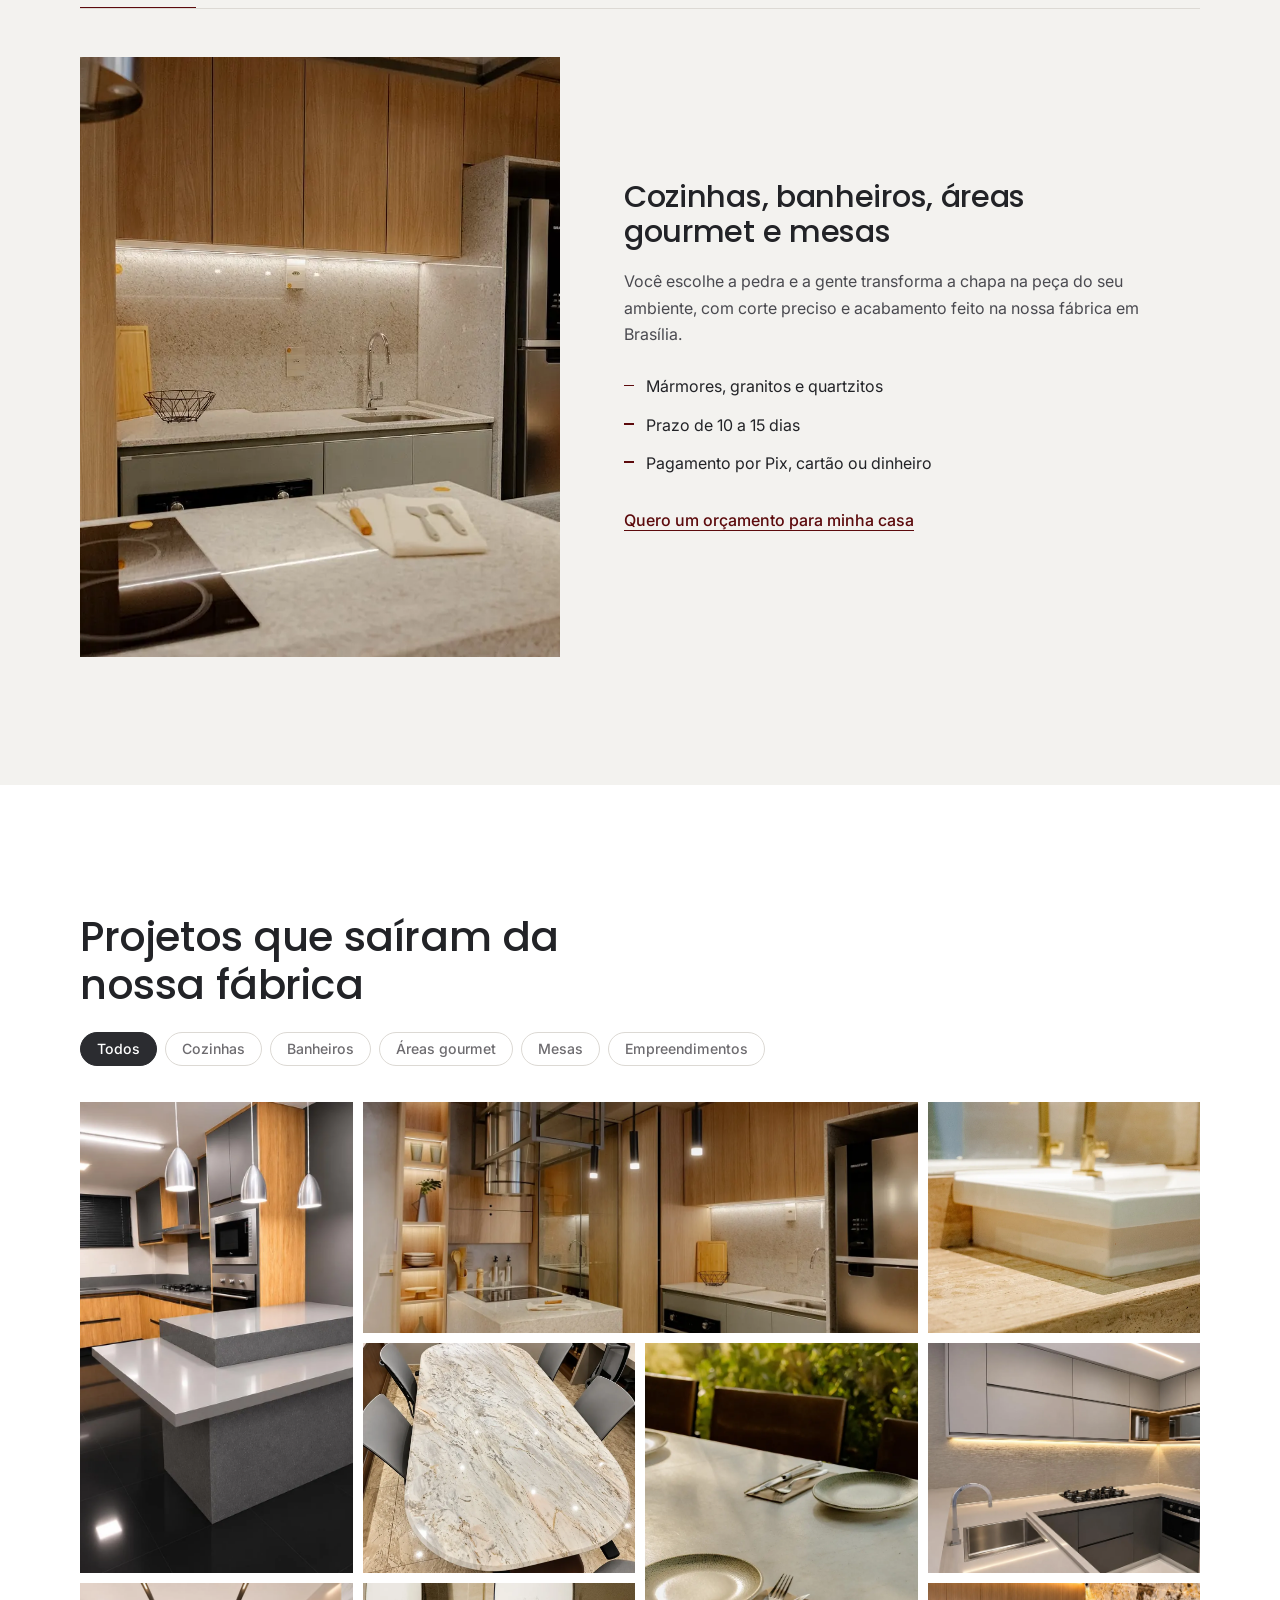
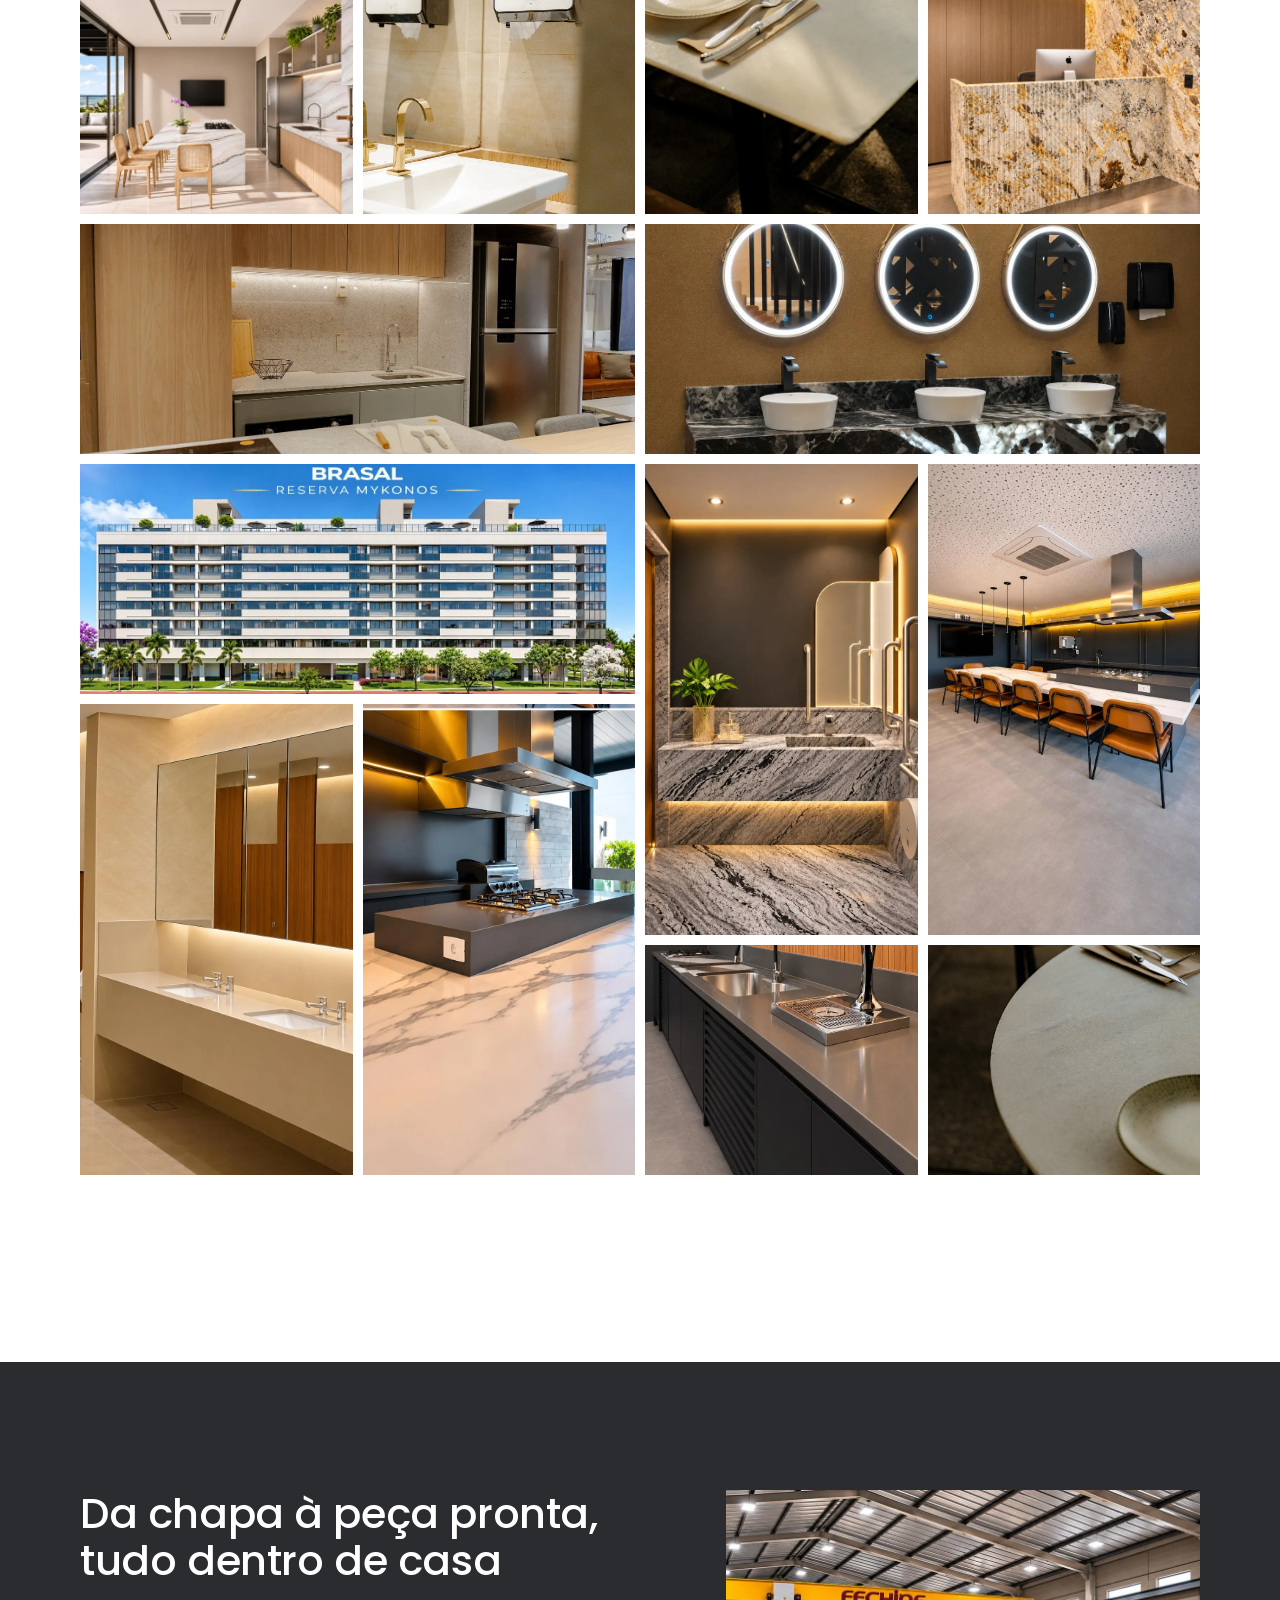
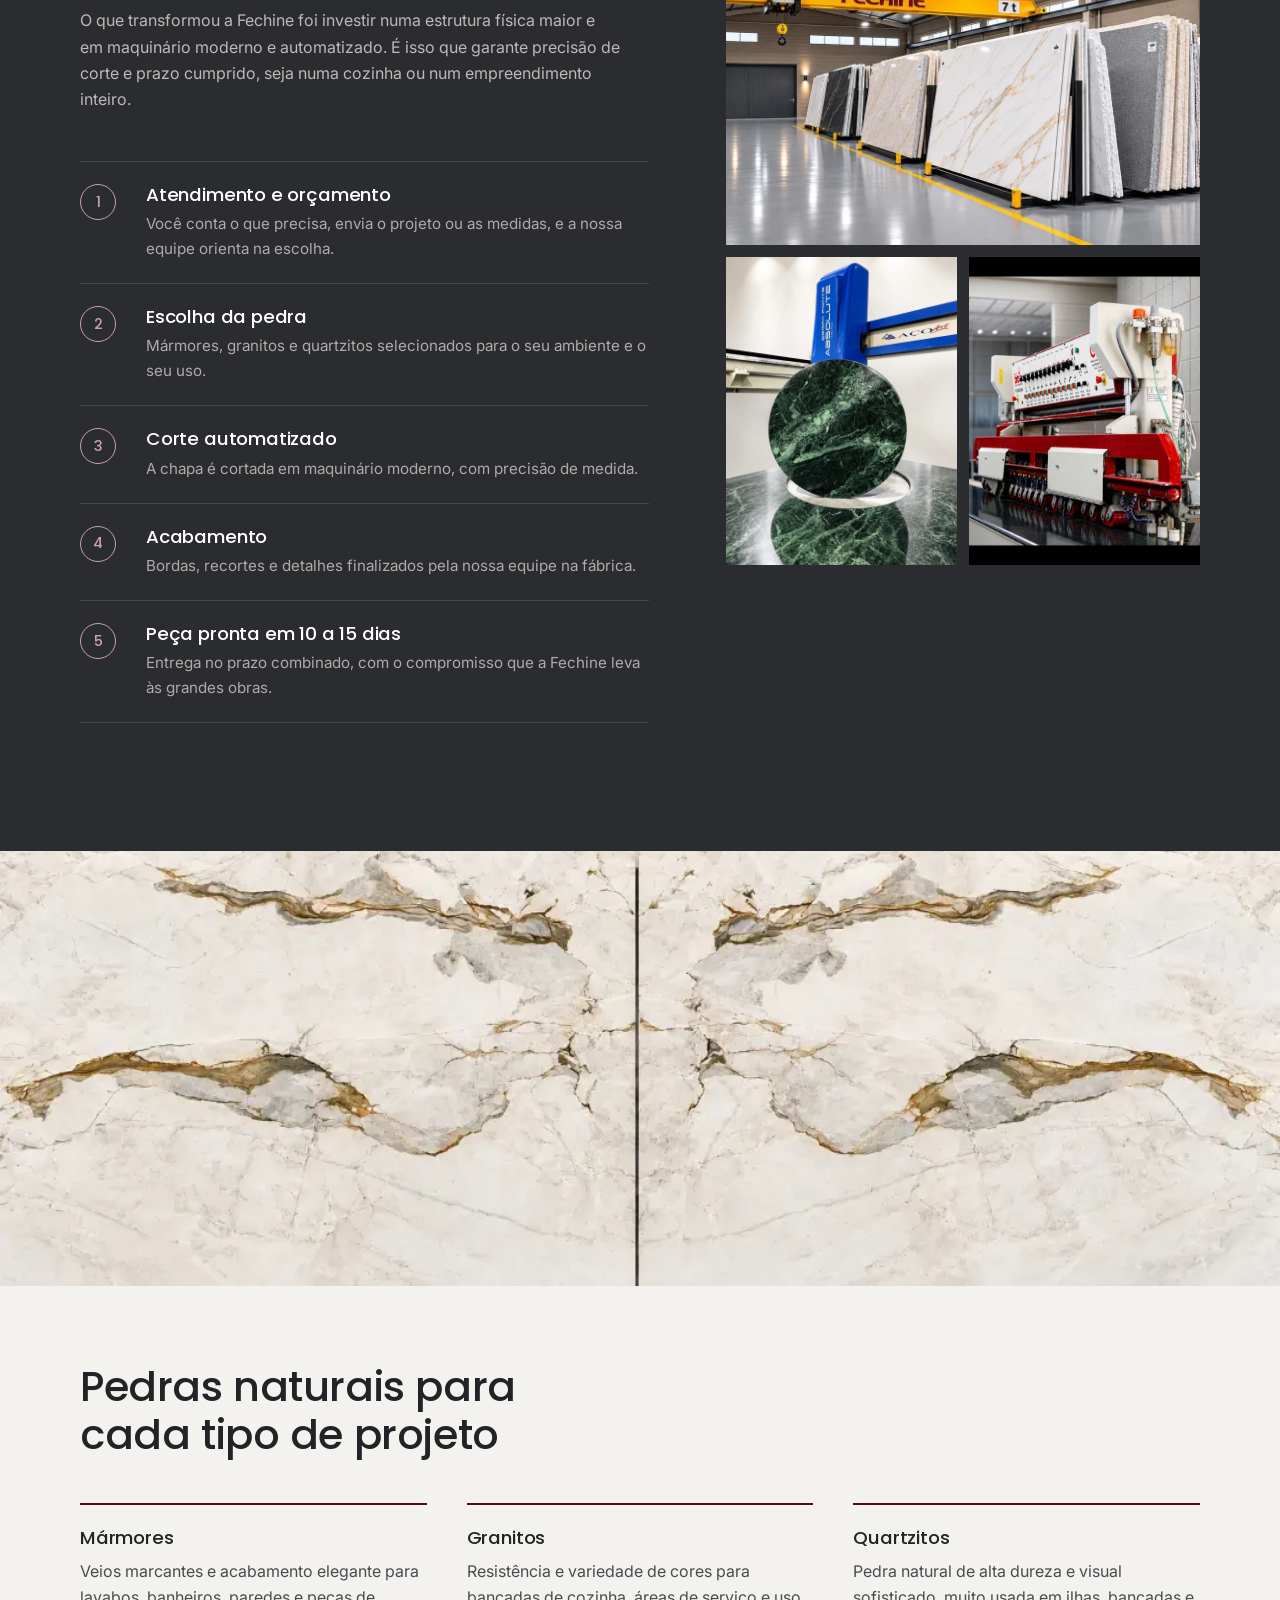
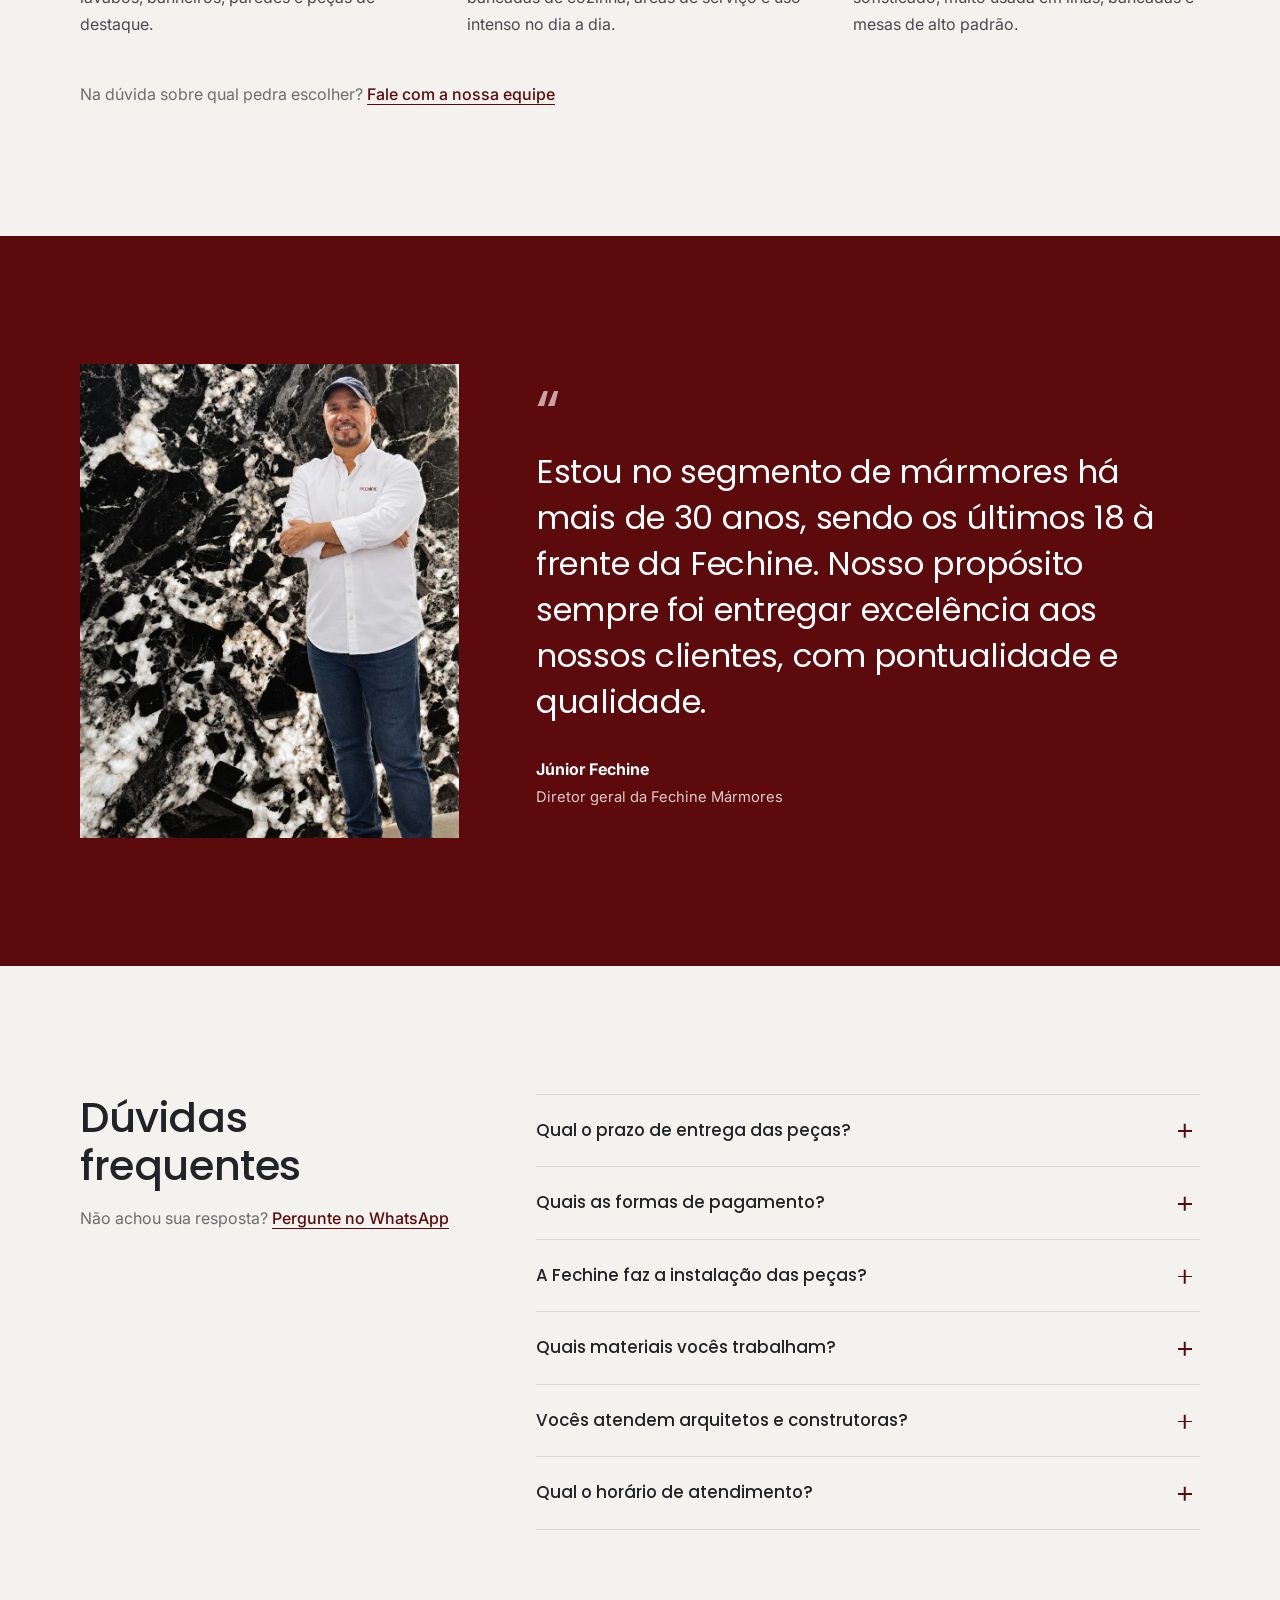
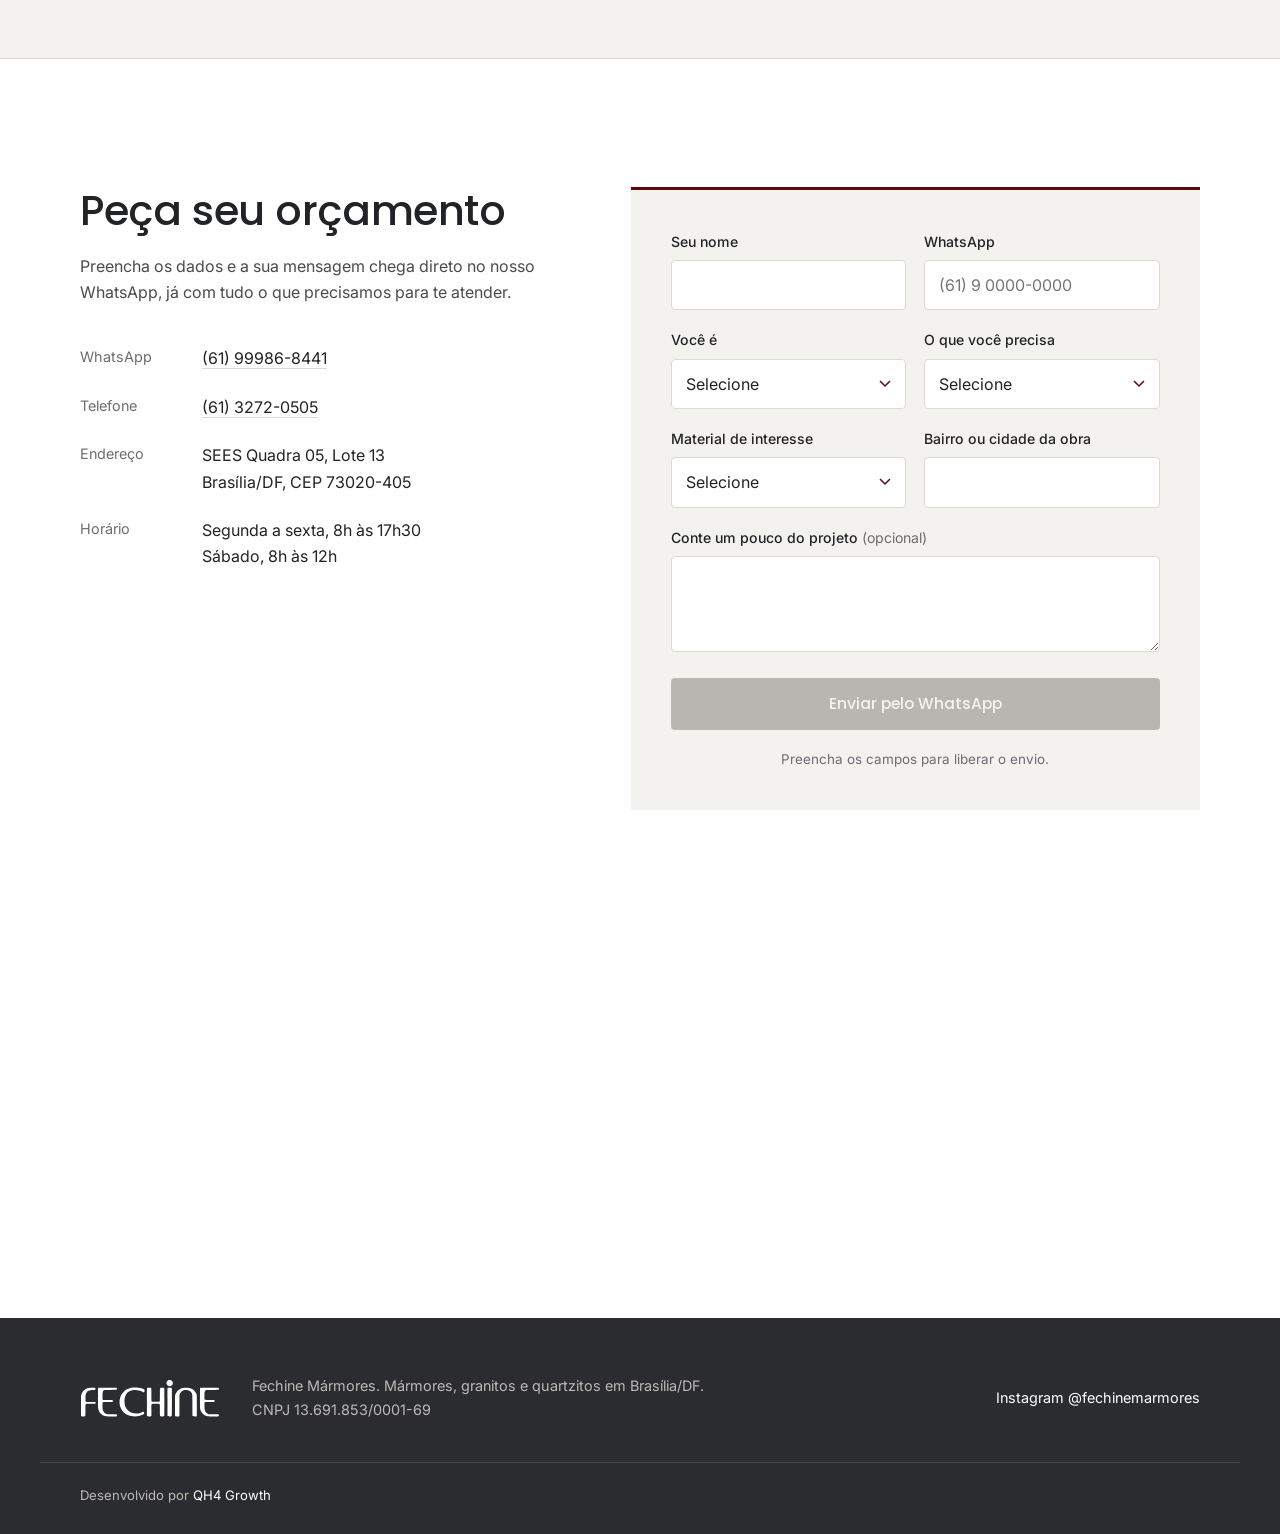
==== commit 75ff0b26: "fix: corrige rodape para "Desenvolvido por QH4 Growth" com link do Instagram Co-Authored-By: Claude " ====
--- a/index.html
+++ b/index.html
@@ -409,7 +409,7 @@
     <p>Fechine Mármores. Mármores, granitos e quartzitos em Brasília/DF.<br>CNPJ 13.691.853/0001-69</p>
     <p><a href="https://www.instagram.com/fechinemarmores/" target="_blank" rel="noopener" data-track="instagram_rodape">Instagram @fechinemarmores</a></p>
   </div>
-  <p class="rodape__qh4">Desenvolvido pro <a href="https://www.instagram.com/qh4growth/" target="_blank" rel="noopener">QH4 Growth</a></p>
+  <p class="rodape__qh4">Desenvolvido por <a href="https://www.instagram.com/qh4growth/" target="_blank" rel="noopener">QH4 Growth</a></p>
 </footer>
 
 <a href="https://wa.me/5561999868441?text=Ol%C3%A1%2C%20vim%20pelo%20site%20e%20quero%20um%20or%C3%A7amento." class="whats-flutuante" target="_blank" rel="noopener" aria-label="Falar no WhatsApp" data-track="whatsapp_flutuante">
